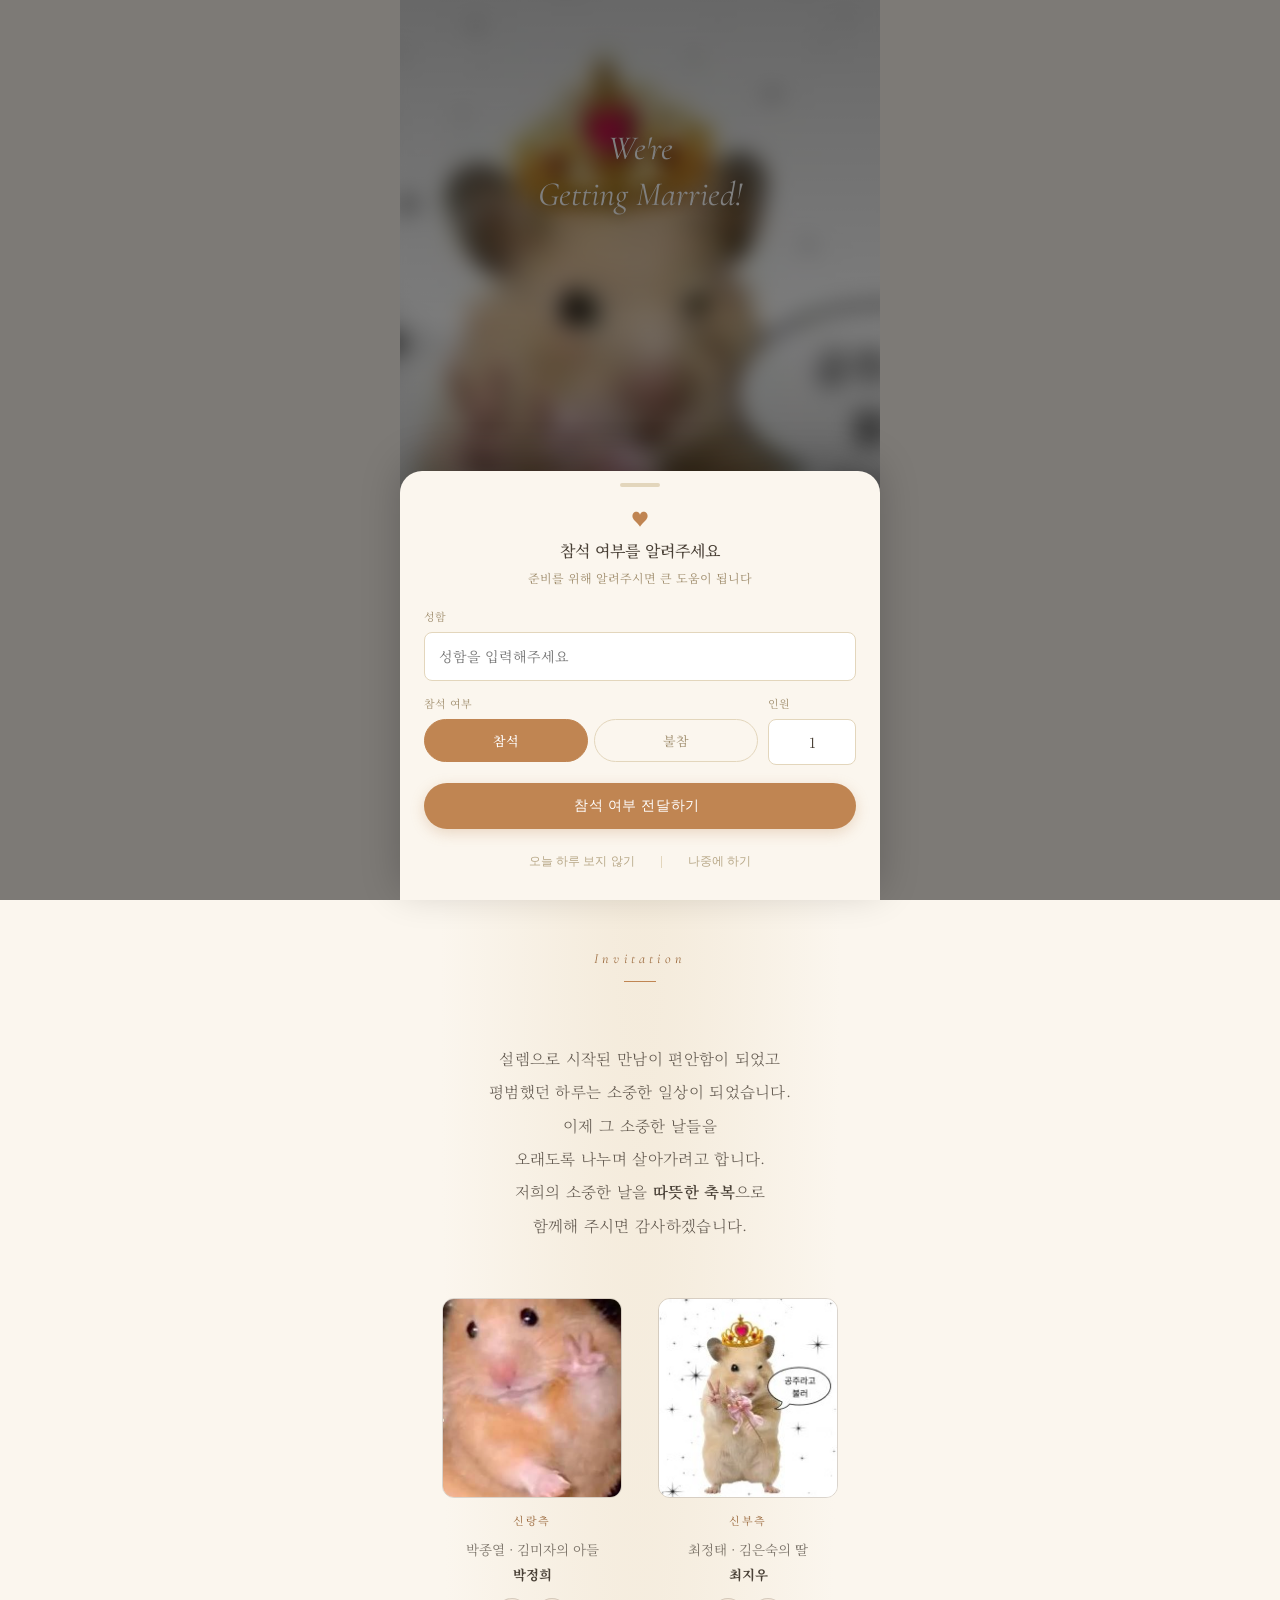
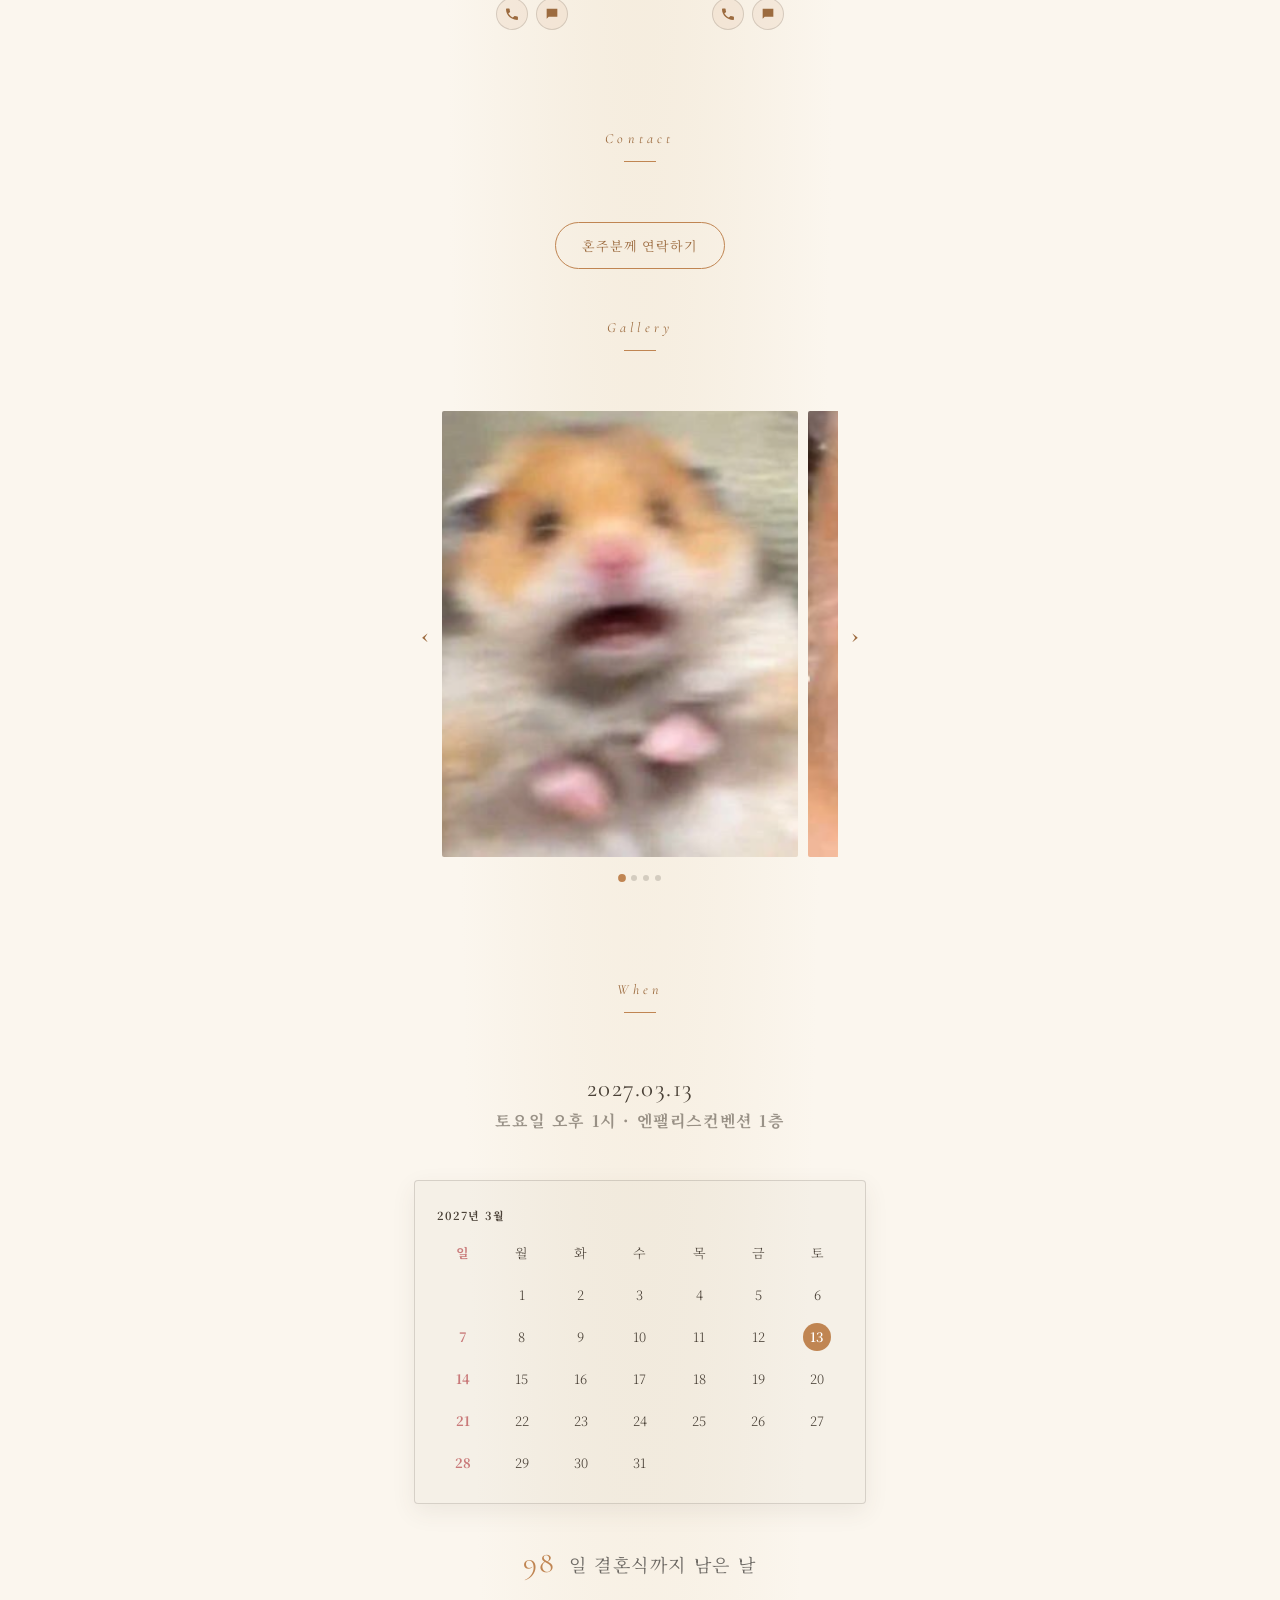
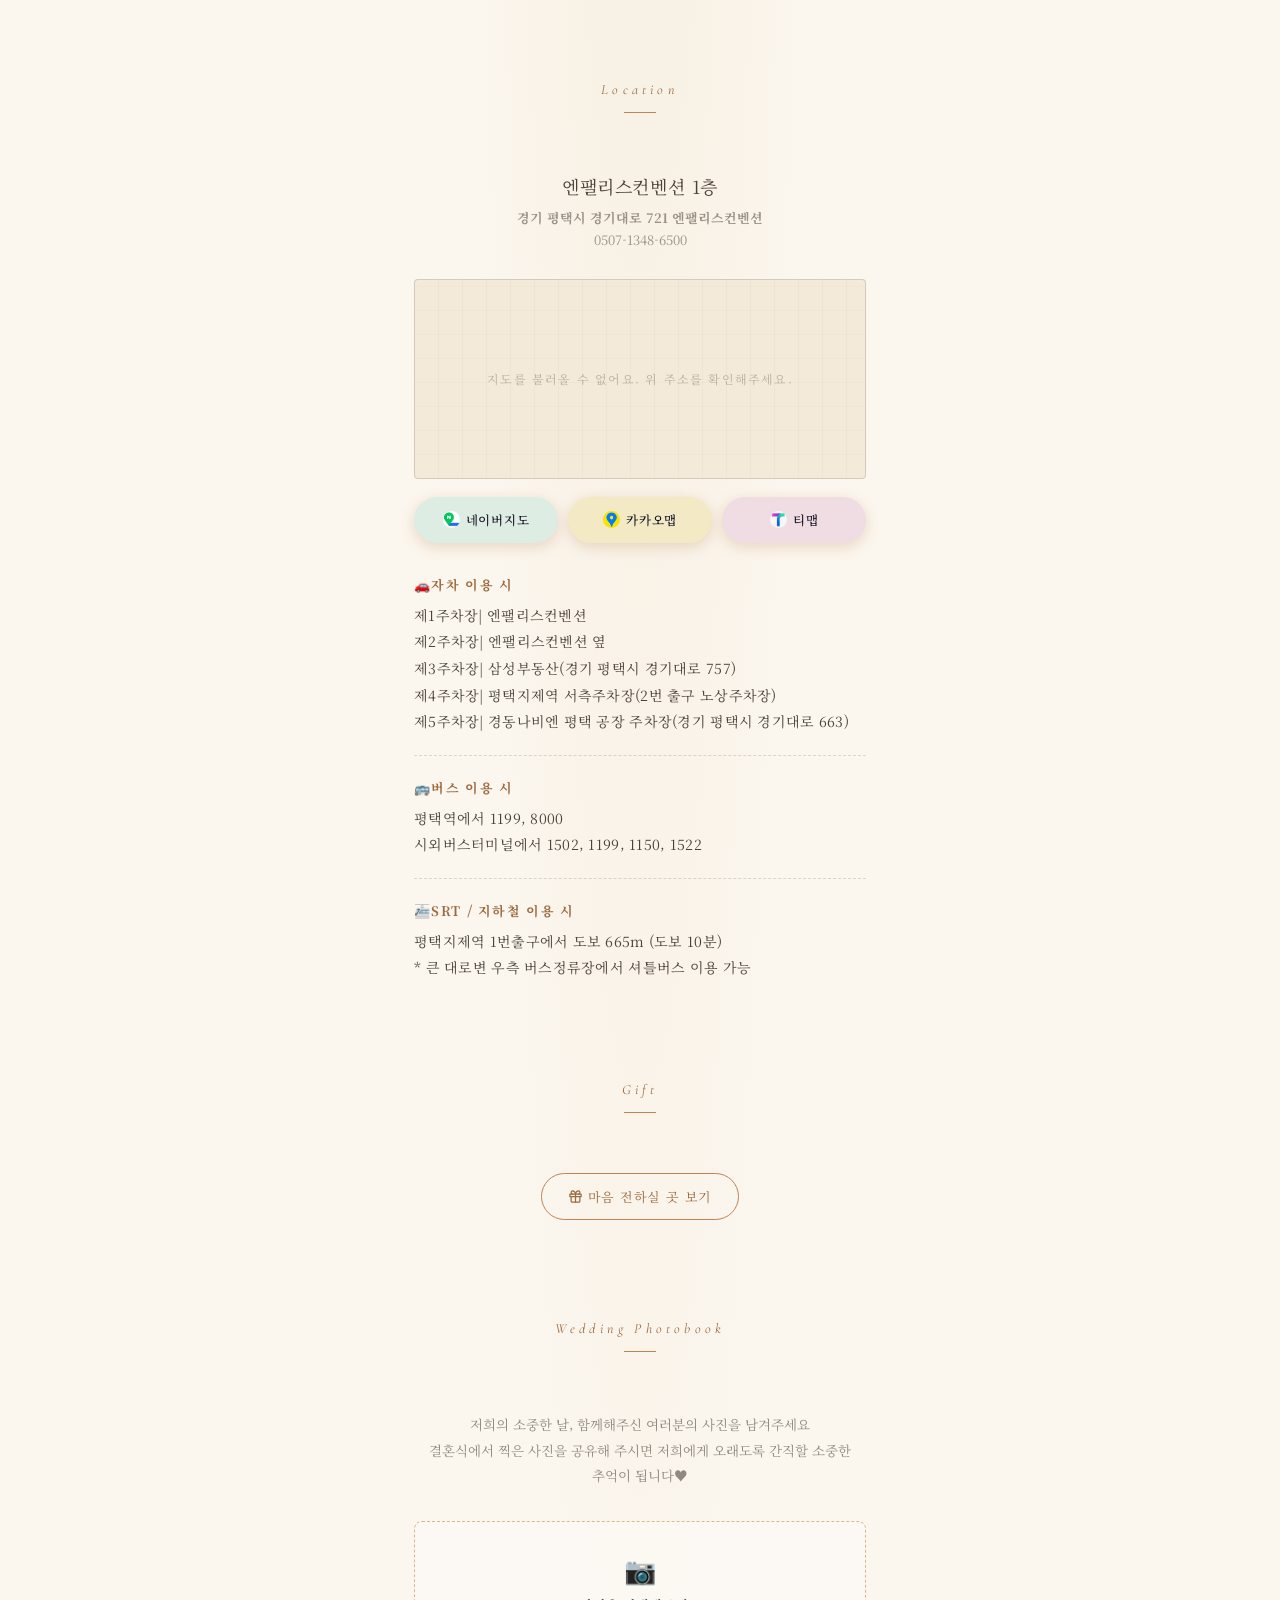
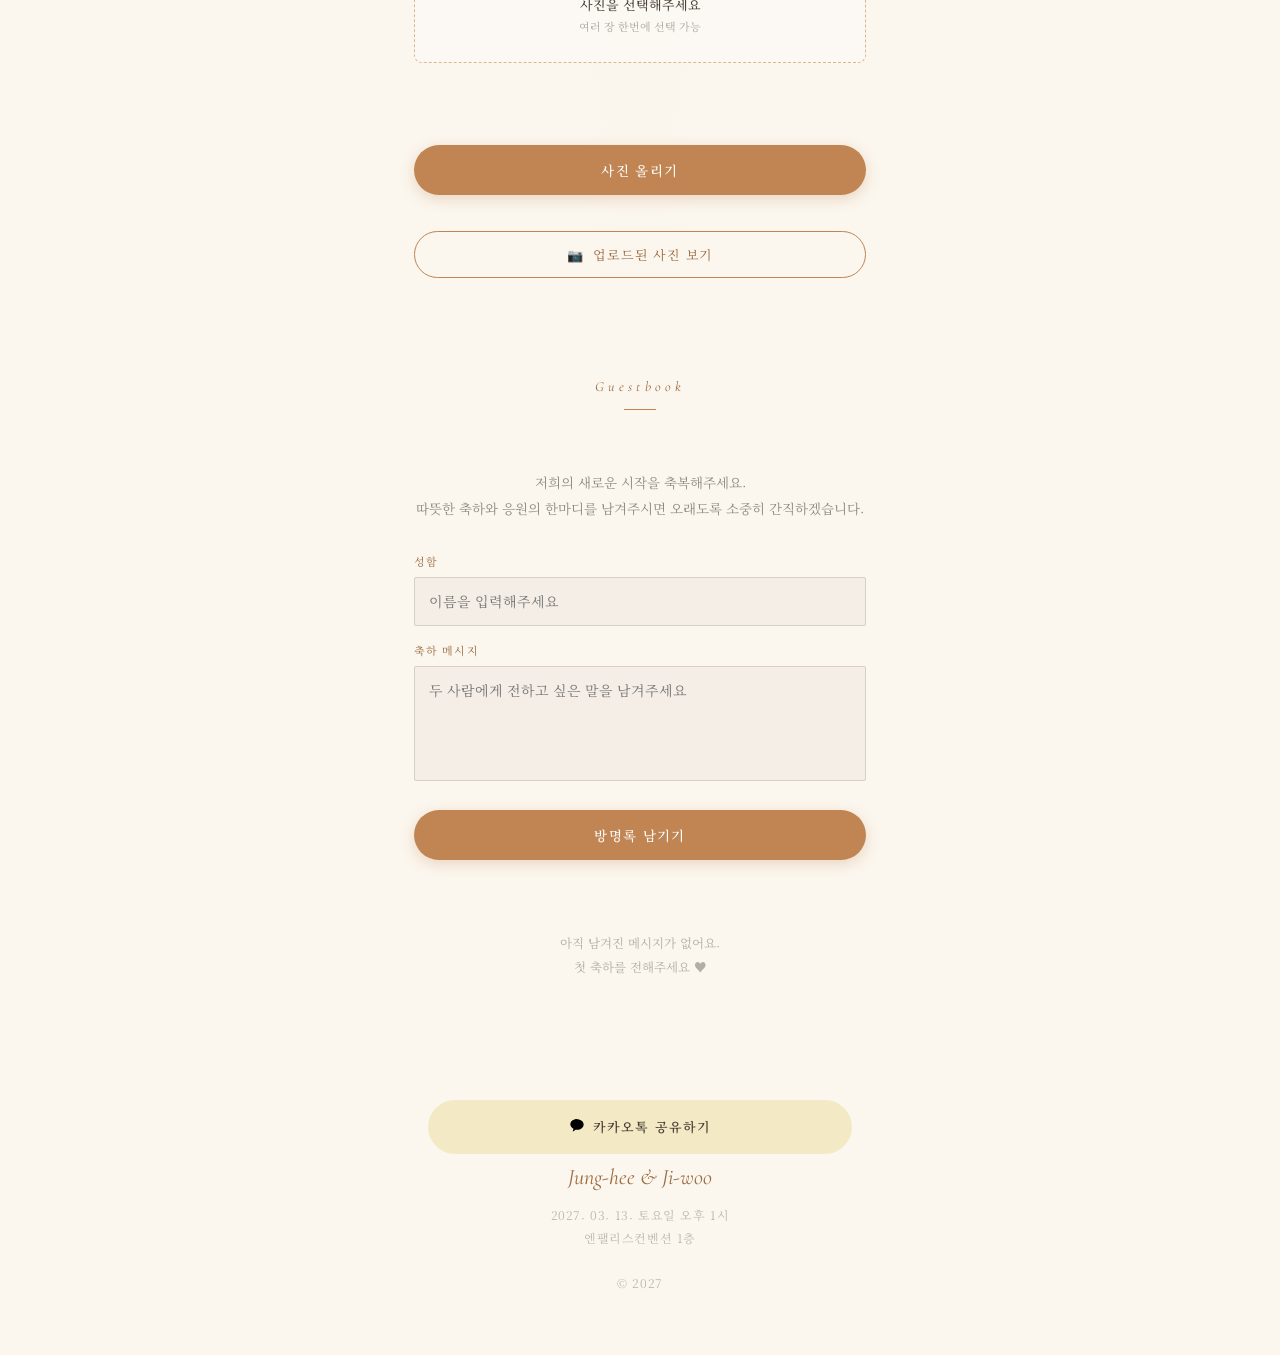
==== index.html @ 5c17e019 "89" ====
<!DOCTYPE html>
<html lang="ko">
<head>
<meta charset="UTF-8">
<meta name="viewport" content="width=device-width, initial-scale=1.0, maximum-scale=1.0, user-scalable=no">
<meta name="color-scheme" content="light only">
<meta name="theme-color" content="#fbf6ee">
<title>박정희 · 최지우 결혼합니다</title>
<link rel="preconnect" href="https://fonts.googleapis.com">
<link rel="preconnect" href="https://fonts.gstatic.com" crossorigin>
<link href="https://fonts.googleapis.com/css2?family=Cormorant+Garamond:ital,wght@0,400;0,500;1,400&family=Noto+Serif+KR:wght@300;400;500;600&display=swap" rel="stylesheet">
<link rel="stylesheet" href="style.css">
<meta property="og:title" content="박정희 · 최지우 결혼합니다">
<meta property="og:description" content="2027. 03. 13 토요일 오후 1시 엔팰리스컨벤션">
<meta property="og:image" content="https://ji0213.github.io/wedding_invitation/image/asd.png">
<meta property="og:url" content="https://ji0213.github.io/wedding_invitation/">
<meta property="og:type" content="website">
</head>
<body>
<div id="opening-screen">
  <div class="opening-content">
    <h1 id="typing-opening"></h1>
  </div>
</div>
<div id="rsvpPopup" class="rsvp-popup">
  <div class="rsvp-popup-inner">
    <div class="rsvp-sheet-handle"></div>
    <div class="rsvp-popup-icon">♥</div>
    <p class="rsvp-popup-title">참석 여부를 알려주세요</p>
    <p class="rsvp-popup-desc">준비를 위해 알려주시면 큰 도움이 됩니다</p>

    <form id="rsvpPopupForm" onsubmit="submitRSVP(event)">
      <div class="field">
        <label>성함</label>
        <input type="text" id="rsvpName" required placeholder="성함을 입력해주세요">
      </div>

      <div class="rsvp-row">
        <div class="field rsvp-row-attend">
          <label>참석 여부</label>
          <div class="attend-toggle">
            <input type="radio" name="attend" id="attendYes" value="참석" checked>
            <label for="attendYes">참석</label>
            <input type="radio" name="attend" id="attendNo" value="불참">
            <label for="attendNo">불참</label>
          </div>
        </div>
        <div class="field rsvp-row-count">
          <label>인원</label>
          <input type="number" id="rsvpCount" min="1" value="1">
        </div>
      </div>

      <button type="submit" class="rsvp-popup-btn" id="rsvpSubmitBtn">
        <span id="rsvpBtnText">참석 여부 전달하기</span>
        <span id="rsvpSpinner" class="btn-spinner" style="display: none;"></span>
      </button>
    </form>

    <div class="rsvp-popup-links">
      <button type="button" class="rsvp-popup-later" onclick="hideRsvpPopupToday()">오늘 하루 보지 않기</button>
      <span class="rsvp-popup-divider"></span>
      <button type="button" class="rsvp-popup-later" onclick="closeRsvpPopup()">나중에 하기</button>
    </div>
  </div>
</div>
<div id="main-content">
</div>

<div class="wrap">
  <div class="hero">
    <div class="hero-photo">
      <img src="image/asdf.jpg" alt="">
    </div>
    <div class="hero-overlay"></div>
    <div class="petals" aria-hidden="true">
      <span class="petal" style="left:4%; --size:8px; --dur:7.5s; --delay:0s; --sway:22px;"></span>
      <span class="petal" style="left:14%; --size:11px; --dur:9.2s; --delay:-2s; --sway:-30px;"></span>
      <span class="petal" style="left:23%; --size:7px; --dur:6.8s; --delay:-4s; --sway:18px;"></span>
      <span class="petal" style="left:33%; --size:10px; --dur:8.6s; --delay:-1.3s; --sway:-24px;"></span>
      <span class="petal" style="left:41%; --size:6px; --dur:7.1s; --delay:-5s; --sway:26px;"></span>
      <span class="petal" style="left:52%; --size:8px; --dur:9.8s; --delay:-0.6s; --sway:-16px;"></span>
      <span class="petal" style="left:61%; --size:15px; --dur:6.4s; --delay:-3s; --sway:20px;"></span>
      <span class="petal" style="left:69%; --size:7px; --dur:8.1s; --delay:-6s; --sway:-28px;"></span>
      <span class="petal" style="left:77%; --size:11px; --dur:7.7s; --delay:-2.8s; --sway:24px;"></span>
      <span class="petal" style="left:85%; --size:6px; --dur:9.4s; --delay:-4.5s; --sway:-18px;"></span>
      <span class="petal" style="left:91%; --size:9px; --dur:9.6s; --delay:-1.7s; --sway:16px;"></span>
      <span class="petal" style="left:8%; --size:8px; --dur:8.9s; --delay:-3.6s; --sway:-22px;"></span>
    </div>
    <div class="hero-eyebrow en">We're<br>Getting Married!</div>
    <div class="hero-bottom">
      <h1 class="hero-names en">박정희 <span class="amp">&amp;</span> 최지우</h1>
      <div class="hero-date">2027. 03. 13 토요일 오후 1시</div>
      <div class="hero-venue">엔팰리스컨벤션</div>
    </div>
    <div class="scroll-hint">
      <span>SCROLL</span>
      <span class="stem"></span>
    </div>
  </div>
  <section>
    <div class="kicker reveal">Invitation</div>
    <div class="divider reveal"></div>
    <p class="letter reveal">
        설렘으로 시작된 만남이 편안함이 되었고<br>
        평범했던 하루는 소중한 일상이 되었습니다.<br>
        이제 그 소중한 날들을<br>
        오래도록 나누며 살아가려고 합니다.<br>
        저희의 소중한 날을 <b>따뜻한 축복</b>으로<br>
        함께해 주시면 감사하겠습니다.
    </p>
    <div class="parents reveal">
      <div class="side">
        <img class = "side-photo" src="image/fgs.png" alt="">
        <div class="who">신랑측</div>
            박종열 · 김미자의 아들<br><b style="color:var(--ink)">박정희</b>
            <div class="groom-bride-btns">
            <a href="tel:01023736719" class="contact-btn" aria-label="전화"><svg viewBox="0 0 24 24"><path d="M6.6 10.8c1.4 2.8 3.8 5.1 6.6 6.6l2.2-2.2c.3-.3.7-.4 1-.2 1.1.4 2.3.6 3.5.6.6 0 1 .4 1 1V20c0 .6-.4 1-1 1C10.4 21 3 13.6 3 4.9c0-.6.4-1 1-1h3.5c.6 0 1 .4 1 1 0 1.2.2 2.4.6 3.5.1.4 0 .8-.2 1z"/></svg></a>
            <a href="sms:01023736719" class="contact-btn" aria-label="문자"><svg viewBox="0 0 24 24"><path d="M4 4h16v12H7l-3 3V4z"/></svg></a>
          </div>
      </div>
      <div class="side">
        <img class = "side-photo" src="image/asdf.jpg" alt="">
        <div class="who">신부측</div>
            최정태 · 김은숙의 딸<br><b style="color:var(--ink)">최지우</b>
            <div class="groom-bride-btns">
            <a href="tel:01039460229" class="contact-btn" aria-label="전화"><svg viewBox="0 0 24 24"><path d="M6.6 10.8c1.4 2.8 3.8 5.1 6.6 6.6l2.2-2.2c.3-.3.7-.4 1-.2 1.1.4 2.3.6 3.5.6.6 0 1 .4 1 1V20c0 .6-.4 1-1 1C10.4 21 3 13.6 3 4.9c0-.6.4-1 1-1h3.5c.6 0 1 .4 1 1 0 1.2.2 2.4.6 3.5.1.4 0 .8-.2 1z"/></svg></a>
            <a href="sms:01039460229" class="contact-btn" aria-label="문자"><svg viewBox="0 0 24 24"><path d="M4 4h16v12H7l-3 3V4z"/></svg></a>
          </div>
      </div>
    </div>
  </section>
  <section>
  <div class="kicker reveal">Contact</div>
  <div class="divider reveal"></div>
  <div class="gift-toggle reveal">
    <button class="gift-btn" onclick="toggleContact()">혼주분께 연락하기</button>
    <div class="gift-panel" id="contactPanel">
      <div class="acc-item">
        <div class="acc-who">신랑측</div>
        <div class="acc-num">
          <span>아버지 박종열</span>
          <div class="contact-btns">
            <a href="tel:01023576719" class="contact-btn" aria-label="전화"><svg viewBox="0 0 24 24"><path d="M6.6 10.8c1.4 2.8 3.8 5.1 6.6 6.6l2.2-2.2c.3-.3.7-.4 1-.2 1.1.4 2.3.6 3.5.6.6 0 1 .4 1 1V20c0 .6-.4 1-1 1C10.4 21 3 13.6 3 4.9c0-.6.4-1 1-1h3.5c.6 0 1 .4 1 1 0 1.2.2 2.4.6 3.5.1.4 0 .8-.2 1z"/></svg></a>
            <a href="sms:01023576719" class="contact-btn" aria-label="문자"><svg viewBox="0 0 24 24"><path d="M4 4h16v12H7l-3 3V4z"/></svg></a>
          </div>
        </div>
        <div class="acc-num">
          <span>어머니 김미자</span>
          <div class="contact-btns">
            <a href="tel:01023626719" class="contact-btn" aria-label="전화"><svg viewBox="0 0 24 24"><path d="M6.6 10.8c1.4 2.8 3.8 5.1 6.6 6.6l2.2-2.2c.3-.3.7-.4 1-.2 1.1.4 2.3.6 3.5.6.6 0 1 .4 1 1V20c0 .6-.4 1-1 1C10.4 21 3 13.6 3 4.9c0-.6.4-1 1-1h3.5c.6 0 1 .4 1 1 0 1.2.2 2.4.6 3.5.1.4 0 .8-.2 1z"/></svg></a>
            <a href="sms:01023626719" class="contact-btn" aria-label="문자"><svg viewBox="0 0 24 24"><path d="M4 4h16v12H7l-3 3V4z"/></svg></a>
          </div>
        </div>
      </div>
      <div class="acc-item">
        <div class="acc-who">신부측</div>
        <div class="acc-num">
          <span>아버지 최정태</span>
          <div class="contact-btns">
            <a href="tel:01083538206" class="contact-btn" aria-label="전화"><svg viewBox="0 0 24 24"><path d="M6.6 10.8c1.4 2.8 3.8 5.1 6.6 6.6l2.2-2.2c.3-.3.7-.4 1-.2 1.1.4 2.3.6 3.5.6.6 0 1 .4 1 1V20c0 .6-.4 1-1 1C10.4 21 3 13.6 3 4.9c0-.6.4-1 1-1h3.5c.6 0 1 .4 1 1 0 1.2.2 2.4.6 3.5.1.4 0 .8-.2 1z"/></svg></a>
            <a href="sms:01083538206" class="contact-btn" aria-label="문자"><svg viewBox="0 0 24 24"><path d="M4 4h16v12H7l-3 3V4z"/></svg></a>
          </div>
        </div>
        <div class="acc-num">
          <span>어머니 김은숙</span>
          <div class="contact-btns">
            <a href="tel:01080010877" class="contact-btn" aria-label="전화"><svg viewBox="0 0 24 24"><path d="M6.6 10.8c1.4 2.8 3.8 5.1 6.6 6.6l2.2-2.2c.3-.3.7-.4 1-.2 1.1.4 2.3.6 3.5.6.6 0 1 .4 1 1V20c0 .6-.4 1-1 1C10.4 21 3 13.6 3 4.9c0-.6.4-1 1-1h3.5c.6 0 1 .4 1 1 0 1.2.2 2.4.6 3.5.1.4 0 .8-.2 1z"/></svg></a>
            <a href="sms:01080010877" class="contact-btn" aria-label="문자"><svg viewBox="0 0 24 24"><path d="M4 4h16v12H7l-3 3V4z"/></svg></a>
          </div>
        </div>
      </div>
    </div>
  </div>
</section>
  <section style="padding-top:0;">
    <div class="kicker reveal">Gallery</div>
    <div class="divider reveal"></div>
    <div class="gallery-wrap reveal">
      <button class="gallery-arrow prev" id="galleryPrev" aria-label="이전 사진">‹</button>
      <div class="gallery-slider" id="gallerySlider">
        <div class="slide"><img src="image/asd.png" alt=""></div>
        <div class="slide"><img src="image/fgs.png" alt=""></div>
        <div class="slide"><img src="image/wer.png" alt=""></div>
        <div class="slide"><img src="image/asdf.jpg" alt=""></div>
      </div>
      <button class="gallery-arrow next" id="galleryNext" aria-label="다음 사진">›</button>
    </div>
    <div class="gallery-dots" id="galleryDots"></div>
  </section>
  <section>
    <div class="kicker reveal">When</div>
    <div class="divider reveal"></div>
    <div class="when-date reveal en">2027.03.13</div>
    <div class="when-day reveal"><b>토요일 오후 1시 · 엔팰리스컨벤션 1층</b></div>
    <div class="cal reveal">
      <div class="cal-head">
        <span>2027년 3월</span>
      </div>
      <div class="cal-grid">
          <span class="sun">일</span><span>월</span><span>화</span><span>수</span><span>목</span><span>금</span><span>토</span>
          <span></span><span>1</span><span>2</span><span>3</span><span>4</span><span>5</span><span>6</span>
          <span class="sun">7</span><span>8</span><span>9</span><span>10</span><span>11</span><span>12</span><span class="dday"><span>13</span></span>
          <span class="sun">14</span><span>15</span><span>16</span><span>17</span><span>18</span><span>19</span><span>20</span>
          <span class="sun">21</span><span>22</span><span>23</span><span>24</span><span>25</span><span>26</span><span>27</span>
          <span class="sun">28</span><span>29</span><span>30</span><span>31</span><span></span><span></span><span></span>
      </div>
    </div>
    <div class="countdown">
      <span id="d-day-before"></span>
      <span id="d-day-count" class="num">-</span>
      <span id="d-day-after">일 결혼식까지 남은 날</span>
    </div>





  </section>
  <section>
    <div class="kicker reveal">Location</div>
    <div class="divider reveal"></div>
    <div class="venue-name reveal">엔팰리스컨벤션 1층</div>
    <div class="venue-addr reveal"><b>경기 평택시 경기대로 721 엔팰리스컨벤션</b><br>0507-1348-6500</div>
    <div class="map-box reveal" id="kakaoMap">지도를 불러오는 중...</div>
    <div class="map-links reveal">
      <a href="https://naver.me/xKEqr11L" target="_blank" class="map-link naver">
        <img src="image/naver.jpg" alt="" class="map-icon">네이버지도</a>
      <a href="https://place.map.kakao.com/2077737631" target="_blank" class="map-link kakao">
        <img src="image/kakao.jpg" alt="" class="map-icon">카카오맵</a>
       <a href="https://tmap.life/b684249c" target="_blank" class="map-link tmap">
        <img src="image/Tmap.jpg" alt="" class="map-icon">티맵</a>
    </div>
    <div class="transit reveal">
      <div class="transit-group">
        <div class="transit-label">🚗자차 이용 시</div>
        <div class="transit-body">
          제1주차장| 엔팰리스컨벤션<br>
          제2주차장| 엔팰리스컨벤션 옆<br>
          제3주차장| 삼성부동산(경기 평택시 경기대로 757)<br>
          제4주차장| 평택지제역 서측주차장(2번 출구 노상주차장)<br>
          제5주차장| 경동나비엔 평택 공장 주차장(경기 평택시 경기대로 663)
        </div>
      </div>
      <div class="transit-group">
        <div class="transit-label">🚌버스 이용 시</div>
        <div class="transit-body">
          평택역에서 1199, 8000<br>
          시외버스터미널에서 1502, 1199, 1150, 1522
        </div>
      </div>
      <div class="transit-group">
        <div class="transit-label">🚈SRT / 지하철 이용 시</div>
        <div class="transit-body">
          평택지제역 1번출구에서 도보 665m (도보 10분)<br>
          * 큰 대로변 우측 버스정류장에서 셔틀버스 이용 가능
        </div>
      </div>
    </div>
  </section>
  <section>
    <div class="kicker reveal">Gift</div>
    <div class="divider reveal"></div>
    <div class="gift-toggle reveal">
      <button class="gift-btn" onclick="toggleGift()">
        <svg viewBox="0 0 24 24" width="15" height="15" fill="none" stroke="currentColor" stroke-width="2" stroke-linecap="round" stroke-linejoin="round">
          <rect x="3" y="8" width="18" height="4"></rect>
          <path d="M12 8v13"></path>
          <path d="M19 12v7a2 2 0 0 1-2 2H7a2 2 0 0 1-2-2v-7"></path>
          <path d="M7.5 8a2.5 2.5 0 0 1 0-5C11 3 12 8 12 8"></path>
          <path d="M16.5 8a2.5 2.5 0 0 0 0-5C13 3 12 8 12 8"></path>
        </svg>&nbsp;마음 전하실 곳 보기</button>
      <div class="gift-panel" id="giftPanel">
        <div class="acc-item">
          <div class="acc-who">신랑측</div>
          <div class="acc-num">
            <span>기업은행 118-052821-02-012 박종열</span>
            <button class="copy-btn" onclick="copyNum(this,'11805282102012')">복사</button>
          </div>
          <div class="acc-num">
            <span>기업은행 587-018437-01-019 김미자</span>
            <button class="copy-btn" onclick="copyNum(this,'58701843701019')">복사</button>
          </div>
          <div class="acc-num">
            <span>기업은행 118-152544-01-014 박정희</span>
            <button class="copy-btn" onclick="copyNum(this,'11815254401014')">복사</button>
          </div>
        </div>
        <div class="acc-item">
          <div class="acc-who">신부측</div>
          <div class="acc-num">
            <span>국민은행 595101-01-021503 최정태</span>
            <button class="copy-btn" onclick="copyNum(this,'59510101021503')">복사</button>
          </div>
          <div class="acc-num">
            <span>국민은행 111301-01-040261 김은숙</span>
            <button class="copy-btn" onclick="copyNum(this,'11130101040261')">복사</button>
          </div>
          <div class="acc-num">
            <span>국민은행 595102-01-157528 최지우</span>
            <button class="copy-btn" onclick="copyNum(this,'59510201157528')">복사</button>
          </div>
        </div>
      </div>
    </div>
  </section>
  <section>
  <div class="kicker reveal">Wedding Photobook</div>
  <div class="divider reveal"></div>
  <p class="rsvp-desc reveal">저희의 소중한 날, 함께해주신 여러분의 사진을 남겨주세요<br>
    결혼식에서 찍은 사진을 공유해 주시면 저희에게 오래도록 간직할 소중한<br>추억이 됩니다♥
  </p>

  <form id="photoUploadForm" class="rsvp-form" onsubmit="uploadPhotos(event)">

    <div class="photo-dropzone" id="photoDropzone" onclick="document.getElementById('photoFiles').click()">
      <div class="photo-dropzone-icon">📷</div>
      <p class="photo-dropzone-title">사진을 선택해주세요</p>
      <p class="photo-dropzone-sub">여러 장 한번에 선택 가능</p>
      <input type="file" id="photoFiles" accept="image/*" multiple style="display:none;" onchange="renderPhotoPreviews()">
    </div>

    <div class="photo-preview-list" id="photoPreviewList"></div>

    <div class="photo-progress-wrap" id="photoProgressWrap" style="display:none;">
      <div class="photo-progress-bar"><div class="photo-progress-fill" id="photoProgressFill"></div></div>
      <p class="photo-progress-text" id="photoProgressText"></p>
    </div>

    <button type="submit" class="rsvp-submit" id="photoUploadBtn">사진 올리기</button>
    <a href="photos.html" class="gift-btn" style="display:flex; justify-content:center; text-decoration:none; margin-top:20px;">
  📷&nbsp;&nbsp;업로드된 사진 보기
    </a>

  </form>
</section>

  
  <section>
    <div class="kicker reveal">Guestbook</div>
    <div class="divider reveal"></div>
    <p class="rsvp-desc reveal">저희의 새로운 시작을 축복해주세요.<br>따뜻한 축하와 응원의 한마디를 남겨주시면 오래도록 소중히 간직하겠습니다.</p>
    <form class="rsvp-form reveal" id="gbForm" onsubmit="submitGuestbook(event)">
      <div class="field">
        <label>성함</label>
        <input type="text" id="gbName" required placeholder="이름을 입력해주세요">
      </div>
      <div class="field">
        <label>축하 메시지</label>
        <textarea id="gbMessage" required placeholder="두 사람에게 전하고 싶은 말을 남겨주세요" rows="4"></textarea>
      </div>
      <button type="submit" class="rsvp-submit">방명록 남기기</button>
    </form>
    <div class="gb-list reveal" id="gbList"></div>
    <button class="gift-btn" id="gbMoreBtn" style="display: none; margin: 20px auto 0;" onclick="showMoreGuestbook()">더보기</button>
    <p class="gb-empty" id="gbEmpty">아직 남겨진 메시지가 없어요.<br>첫 축하를 전해주세요 ♥</p>
  </section>

  <footer>
    <button class="share-btn kakao" onclick="shareKakao()">
      <span class="kakao-icon">
        <svg viewBox="0 0 24 24" width="16" height="16" fill="#3c1e1e1">
          <path d="M12 3C6.48 3 2 6.58 2 11c0 2.86 1.9 5.36 4.76 6.8-.15.53-.96 3.38-.99 3.6 0 0-.02.16.08.22.1.06.22.02.22.02.29-.04 3.35-2.2 3.87-2.57.66.1 1.35.15 2.06.15 5.52 0 10-3.58 10-8s-4.48-8-10-8z"/>
        </svg>
      </span>카카오톡 공유하기</button>
    <div class="footer-mark en">Jung-hee &amp; Ji-woo</div>
    <div class="footer-note">
        2027. 03. 13. 토요일 오후 1시<br>
        엔팰리스컨벤션 1층<br><br>
        &copy; 2027
    </div>
  </footer>
</div>
<script>
  window.__GUESTBOOK_API_URL = 'https://script.google.com/macros/s/AKfycby1beDn5vTQ0fiydKPMQ534Rp4mTrJQYcNBj7MA48BGOhzmp4Y950NOMmecsOIqkoEP/exec';
  window.__RSVP_API_URL = 'https://script.google.com/macros/s/AKfycby1beDn5vTQ0fiydKPMQ534Rp4mTrJQYcNBj7MA48BGOhzmp4Y950NOMmecsOIqkoEP/exec';
  window.__PHOTO_API_URL = 'https://script.google.com/macros/s/AKfycby1beDn5vTQ0fiydKPMQ534Rp4mTrJQYcNBj7MA48BGOhzmp4Y950NOMmecsOIqkoEP/exec';
</script>
<script src="https://t1.kakaocdn.net/kakao_js_sdk/2.7.4/kakao.min.js"></script>
<script>
  window.__KAKAO_JS_KEY = '2fe07a242a9c0d0d443efabf6b81f72d';
  window.__VENUE_ADDRESS = '경기도 평택시 경기대로 721';
  window.__VENUE_NAME = '엔팰리스컨벤션';
</script>
<script>
  if(window.Kakao && !Kakao.isInitialized()){
    Kakao.init(window.__KAKAO_JS_KEY);
  }
</script>
<script
  src="https://dapi.kakao.com/v2/maps/sdk.js?appkey=2fe07a242a9c0d0d443efabf6b81f72d&autoload=false&libraries=services"
  onerror="console.warn('카카오맵 SDK 로드 실패')">
</script>
<script src="script.js"></script>
</body>
</html>
---- style.css ----
:root{
  --ink: #4a4137;
  --ink-soft: #6b6055;
  --paper: #ffffff;
  --apricot: #c08552;
  --apricot-soft: #9c6b3f;
  --line: rgba(74,65,55,0.18);
  --bg: #fbf6ee;
  --bg-deep: #f3e9d8;
  --card: rgba(255,255,255,0.55);
  --shadow: 0 8px 24px rgba(74,65,55,0.08);
  color-scheme: light;
}
html, body{
  overscroll-behavior-y: none;
}
*{ margin:0; padding:0; box-sizing:border-box; -webkit-tap-highlight-color:transparent; }
html,body{ background:var(--bg); }
body{
  font-family:'Noto Serif KR', serif;
  color:var(--ink);
  overflow-x:hidden;
}
#opening-screen {
   position: fixed;
  top: 0;
  left: 0;
  width: 100%;
  height: 100vh;
  background-color: rgba(17, 17, 17, 0.85); 
  backdrop-filter: blur(5px); 
  -webkit-backdrop-filter: blur(5px);

  display: flex;
  justify-content: center;
  align-items: center;
  text-align: center;
  z-index: 99999;
  transition: opacity 1s ease-in-out, visibility 1s;
}

#typing-opening {
  color: #ffffff;
  font-size: 22px;
  font-weight: 300;
  letter-spacing: 1px;
  white-space: nowrap;
  padding-right: 3px; 
  border-right: 2px solid #ffffff; 
  animation: blink 0.6s step-end infinite;
}


#typing-opening::after {
  display: none !important;
}

@keyframes blink {
  from, to { border-color: transparent }
  50% { border-color: #ffffff; }
}


#opening-screen.fade-out {
  opacity: 0;
  visibility: hidden;
}

.en{ font-family:'Cormorant Garamond', serif; }
.wrap{
  max-width:480px;
  margin:0 auto;
  position:relative;
  min-height:100vh;
  background:
    radial-gradient(ellipse at 50% 0%, var(--bg-deep) 0%, var(--bg) 60%);
}


.hero{
  height: var(--hero-vh,100vh);
  position:relative;
  overflow:hidden;
  text-align:center;
  opacity:0;
  animation:fadeIn 1.6s ease forwards;
}
@keyframes fadeIn{ to{ opacity:1; } }
.hero-photo{ position:absolute; inset:0; }
.hero-photo img{
  width:100%;
  height:100%;
  object-fit:cover;
  display:block;
  filter: blur(10px);
  transform: scale(1.08);
}
.hero-overlay{
  position:absolute; inset:0;
  background:linear-gradient(to bottom, rgba(0,0,0,0.18) 0%, rgba(0,0,0,0.02) 35%, rgba(0,0,0,0.6) 100%);
  z-index:1;
}
.petals{
  position:absolute;
  inset:0;
  overflow:hidden;
  z-index:1;
  pointer-events:none;
}
.petal{
  position:absolute;
  top:-8%;
  width:var(--size);
  height:var(--size);
  background:radial-gradient(circle at 30% 30%, #ffe3ea, #ffb6c9);
  border-radius:50% 0 50% 50%;
  opacity:0;
  animation:petalFall var(--dur) ease-in-out var(--delay) infinite;
}
@keyframes petalFall{
  0%{
    transform: translate(0,0) rotate(0deg);
    opacity: 0;
  }
  8%{opacity: 0.9;}
  25%{transform: translate(calc(var(--sway)*0.6),25vh)rotate(90deg);}
  50%{transform: translate(calc(var(--sway)*-0.8),50vh)rotate(180deg);}
  75%{transform: translate(calc(var(--sway)*0.5),75vh)rotate(270deg);}
  92%{opacity: 0.8;}
  100%{
    transform: translate(0,110vh) rotate(360deg);
    opacity: 0;
}
}
.hero-eyebrow{
  position:absolute;
  top:14%;
  left:0; right:0;
  font-family:'Cormorant Garamond', serif;
  font-style:italic;
  font-size:34px;
  line-height:1.35;
  color:#fff;
  text-shadow:0 2px 14px rgba(0,0,0,0.3);
  z-index:2;
  opacity:0;
  animation:rise 1s ease 0.4s forwards;
}
.hero-bottom{
  position:absolute;
  bottom:16%;
  left:0; right:0;
  z-index:2;
  opacity:0;
  animation:rise 1s ease 0.8s forwards;
}
.hero-names{
  font-family:'Cormorant Garamond', serif;
  font-size:26px;
  letter-spacing:0.03em;
  color:#fff;
  text-shadow:0 2px 10px rgba(0,0,0,0.35);
  margin-bottom:14px;
}
.hero-names .amp{ font-style:italic; margin:0 10px; color:#fff; }
.hero-date{
  font-size:14px;
  letter-spacing:0.15em;
  color:rgba(255,255,255,0.9);
  margin-bottom:6px;
}
.hero-venue{
  font-size:12px;
  letter-spacing:0.1em;
  color:rgba(255,255,255,0.7);
}
@keyframes rise{
  from{ opacity:0; transform:translateY(14px); }
  to{ opacity:1; transform:translateY(0); }
}
.scroll-hint{
  position:absolute;
  bottom:24px;
  left:50%;
  transform:translateX(-50%);
  font-size:11px;
  letter-spacing:0.2em;
  color:rgba(255,255,255,0.75);
  display:flex;
  flex-direction:column;
  align-items:center;
  gap:8px;
  z-index:2;
}
.scroll-hint .stem{
  width:1px;
  height:26px;
  background:linear-gradient(to bottom, rgba(255,255,255,0.75), transparent);
  animation:stemPulse 2s ease-in-out infinite;
}
@keyframes stemPulse{
  0%,100%{ opacity:0.3; }
  50%{ opacity:1; }
}

section{
  padding:50px 14px;
  position:relative;
}
.reveal{
  opacity:0;
  transform:translateY(24px);
  transition:opacity 0.9s ease, transform 0.9s ease;
}
.reveal.in{
  opacity:1;
  transform:translateY(0);
}
.kicker{
  font-family:'Cormorant Garamond', serif;
  font-style:italic;
  font-size:14px;
  letter-spacing:0.3em;
  color:var(--apricot-soft);
  text-align:center;
  margin-bottom:14px;
}
.divider{
  width:32px;
  height:1px;
  background:var(--apricot);
  margin:0 auto 60px;
  opacity:0.6;
}
.letter{
  text-align:center;
  font-size:15.5px;
  line-height:2.15;
  color:rgba(74,65,55,0.85);
  letter-spacing:0.02em;
  font-weight:300;
}
.letter b{ color:var(--ink); font-weight:600; }
.parents{
  margin-top:56px;
  display:flex;
  justify-content:center;
  gap:36px;
  font-size:13.5px;
  line-height:1.9;
  color:rgba(74,65,55,0.7);
}
.side-photo{
  width: 180px;
  height: 200px;
  border-radius: 12px;
  object-fit: cover;
  display: block;
  margin: 0 auto 12px;
  border: 1px solid var(--line);
}
.parents .side{ text-align:center; }
.parents .who{
  font-size:11px;
  letter-spacing:0.15em;
  color:var(--apricot-soft);
  margin-bottom:6px;
}
.groom-bride-btns{
  display:flex;
  gap: 8px;
  justify-content:center;
  margin-top: 10px;
}
.accordion-container {
  width: 100%;
  max-width: 400px;
  margin: 10px auto;
  padding: 0 20px;
  box-sizing: border-box;
}

.accordion-header {
  width: 100%;
  background-color: #fcfcfc;
  border: 1px solid #eaeaea;
  padding: 14px 18px;
  font-size: 14px;
  font-weight: 300;
  color: #555555;
  display: flex;
  justify-content: space-between;
  align-items: center;
  cursor: pointer;
  border-radius: 3px;
  letter-spacing: 0.5px;
  transition: background 0.2s ease;
}

.accordion-header:active {
  background-color: #f5f5f5;
}

.accordion-header .arrow-icon {
  font-size: 11px;
  color: #b2b2b2;
  transition: transform 0.3s ease;
}
.accordion-header.active .arrow-icon {
  transform: rotate(180deg);
}
.accordion-content {
  max-height: 0;
  overflow: hidden;
  transition: max-height 0.3s cubic-bezier(0.4, 0, 0.2, 1);
  background-color: #ffffff;
  border-left: 1px solid #eaeaea;
  border-right: 1px solid #eaeaea;
  border-bottom: 1px solid #eaeaea;
  border-bottom-left-radius: 3px;
  border-bottom-right-radius: 3px;
}

.accordion-inner {
  padding: 18px 20px 10px 20px;
}
.contact-btns{
  display:flex;
  gap:8px;
  flex-shrink:0;
  margin-left:10px;
}
.contact-btn{
  width:32px;
  height:32px;
  display:flex;
  align-items:center;
  justify-content:center;
  border-radius:50%;
  background: rgba(214,154,114,0.12);
  border:1px solid var(--line);
  color:var(--apricot-soft);
  text-decoration:none;
  transition: background 0.2s ease, color 0.2s ease;
}
.contact-btn:active{
  background: var(--apricot);
  color:#fff;
}
.contact-btn svg{
  width:16px;
  height:16px;
  fill:currentColor;
}

.contact-box {
  margin-bottom: 20px;
}
.contact-box:last-child {
  margin-bottom: 5px;
}
.side-title {
  font-size: 12px;
  font-weight: 300;
  color: #9a9a9a;
  margin-bottom: 10px;
  text-align: left;
  letter-spacing: 0.5px;
}

.contact-row {
  display: flex;
  justify-content: space-between;
  align-items: center;
  padding: 8px 0;
  border-bottom: 1px solid #f9f9f9;
}
.contact-row:last-child {
  border-bottom: none;
}

.relation-name {
  font-size: 14px;
  font-weight: 300;
  color: #666666;
}
.parent-name {
  font-weight: 400;
  color: #444444;
  margin-left: 6px;
}

.action-buttons {
  display: flex;
  gap: 5px;
}
.btn-action {
  display: inline-block;
  padding: 5px 12px;
  font-size: 12px;
  font-weight: 300;
  color: #666666;
  text-decoration: none;
  background-color: #ffffff;
  border: 1px solid #e2e2e2;
  border-radius: 2px;
  transition: all 0.2s ease;
}
.btn-action:active {
  background-color: #f7f7f7;
  border-color: #d5d5d5;
}

.gallery-wrap{
  display:flex;
  align-items:center;
  gap:6px;
}
.gallery-slider{
  flex:1;
  min-width:0;
  display:flex;
  overflow-x:auto;
  scroll-snap-type:x mandatory;
  gap:10px;
  -webkit-overflow-scrolling:touch;
  scrollbar-width:none;
  padding-bottom:2px;
}
.gallery-slider::-webkit-scrollbar{ display:none; }
.gallery-arrow{
  flex:0 0 auto;
  width:22px;
  border:none;
  background:none;
  box-shadow:none;
  color:var(--apricot-soft);
  font-family:'Cormorant Garamond', serif;
  font-size:26px;
  font-weight:600;
  line-height:1;
  display:flex;
  align-items:center;
  justify-content:center;
  cursor:pointer;
  padding:8px 0;
  transition:transform 0.2s ease, color 0.2s ease;
}
.gallery-arrow:active{
  color:var(--apricot);
  transform:scale(0.85);
}
.slide{
  flex:0 0 90%;
  scroll-snap-align:center;
  aspect-ratio:4/5;
  min-width:0;
  min-height:0;
  border-radius:2px;
  overflow:hidden;
  background:linear-gradient(155deg,#f0e4cf,#e8d8ba);
}
.slide img{
  width:100% !important;
  height:100% !important;
  min-width:0;
  min-height:0;
  object-fit:cover;
  display:block;
}
.gallery-dots{
  display:flex;
  justify-content:center;
  gap:6px;
  margin-top:16px;
}
.gallery-dots .dot{
  width:6px;
  height:6px;
  border-radius:50%;
  background:rgba(74,65,55,0.2);
  transition:background 0.25s ease, transform 0.25s ease;
}
.gallery-dots .dot.active{
  background:var(--apricot);
  transform:scale(1.3);
}
.lightbox{
  position: fixed;
  inset : 0;
  background: rgba(20,16,12,0.94);
  z-index: 1000;
  opacity: 0;
  visibility: hidden;
  transition: opacity 0.3s ease;
  display: flex;
  align-items: center;
}
.lightbox.open{
  opacity: 1;
  visibility: visible;
}
.lb-track{
  display: flex;
  width: 100%;
  height: 100%;
  will-change: transform;
  cursor: grab;
}
.lb-track.active{cursor: grabbing;}
.lb-slide{
  flex: 0 0 100%;
  width: 100%;
  height: 100%;
  display: flex;
  align-items: center;
  justify-content: center;
  padding: 24px;
}
.lb-slide img{
  max-width: 100%;
  max-height: 100%;
  width: auto;
  object-fit: contain;
  pointer-events: none;
  -webkit-user-select: none;
  user-select: none;
  border-radius: 2px;
}
.lb-close{
  position: absolute;
  top: 20px;
  right: 20px;
  width: 40px;
  height: 40px;
  border: none;
  background: rgba(255,255,255,0.1);
  color:#fff;
  font-size: 26px;
  line-height: 1;
  border-radius: 50%;
  display: flex;
  align-items: center;
  justify-content: center;
  cursor: pointer;
  z-index: 1001;
}
.lb-close:active{
  background: rgba(255,255,255,0.2);
}
.when-date{
  text-align:center;
  font-family:'Cormorant Garamond', serif;
  font-size:25px;
  letter-spacing:0.06em;
  color:var(--ink);
  margin-bottom:6px;
}
.when-day{
  text-align:center;
  font-size:16px;
  color:rgba(74,65,55,0.55);
  letter-spacing:0.1em;
  margin-bottom:48px;
}
.cal{
  background:rgba(74,65,55,0.03);
  border:1px solid var(--line);
  border-radius:4px;
  padding:26px 18px;
}
.cal-head{
  display:flex;
  justify-content:space-between;
  font-size:11px;
  font-weight: 700;
  color:var(--ink);
  letter-spacing:0.1em;
  padding:0 4px 16px;
}
.cal-grid{
  display:grid;
  grid-template-columns:repeat(7,1fr);
  row-gap:14px;
  text-align:center;
  font-size:13px;
  color:var(--ink);
  font-weight:300;
  justify-items: center;
}
.cal-grid>*{
  width: 100%;
  min-width: 0;
  display: flex;
  align-items: center;
  justify-content: center;
  height: 28px;
}
.cal-grid .sun{
  color:#c97a7a;
  font-weight: 700;
}
.cal-grid .dday{
  position:relative;
  color:var(--ink);
  font-weight:600;
}
.cal-grid .dday span{
  display:inline-flex;
  align-items:center;
  justify-content:center;
  width:28px; height:28px;
  background:var(--apricot);
  color:#fff;
  border-radius:50%;
}
.countdown{
  margin-top:40px;
  text-align:center;
  font-size:18px;
  letter-spacing:0.08em;
  color:rgba(17, 15, 13, 0.6);
}
.countdown .num{
  font-family:'Cormorant Garamond', serif;
  font-size:30px;
  color:var(--apricot);
  margin-right:6px;
}
.venue-name{
  text-align:center;
  font-size:18px;
  color:var(--ink);
  margin-bottom:8px;
  letter-spacing:0.03em;
}
.venue-addr{
  text-align:center;
  font-size:13px;
  color:rgba(74,65,55,0.55);
  margin-bottom:28px;
  line-height:1.7;
}
.map-box{
  height:200px;
  border-radius:4px;
  overflow: hidden;
  background:
    repeating-linear-gradient(0deg, transparent, transparent 23px, rgba(74,65,55,0.06) 24px),
    repeating-linear-gradient(90deg, transparent, transparent 23px, rgba(74,65,55,0.06) 24px),
    #f3ead9;
  border:1px solid var(--line);
  display:flex;
  align-items:center;
  justify-content:center;
  color:rgba(74,65,55,0.35);
  font-size:12px;
  letter-spacing:0.1em;
  margin-bottom:18px;
  position: relative;
}
.map-label{
  background: #fff;
  color: var(--ink);
  font-size: 13px;
  font-weight: 700;
  letter-spacing: 0.02em;
  padding: 4px 9px;
  border-radius: 14px;
  box-shadow: 0 2px 10px rgba(0,0,0,0.18);
  white-space: nowrap;
}
.map-links{
  display:flex;
  gap:10px;
}
.map-links a{
  flex:1;
  text-align:center;
  padding:14px 0;
  border:none;
  border-radius:30px;
  color:#100f1d;
  text-decoration:none;
  font-size:12.5px;
  letter-spacing:0.06em;
  font-weight: 5000;
  box-shadow: 0 4px 14px rgba(192,133,82,0.28);
  transition:border-color 0.2s ease, color 0.2s ease;
}
.map-links a:active{
  border-color: scale(0.96);
  color: 0 2px 9px rgba(192, 133, 82, 0.2);
}
.map-link{
  flex: 1;
  display: flex;
  align-items: center;
  justify-content: center;
  gap: 6px;
  padding: 12px 6px;
  white-space: nowrap;
  overflow: hidden;
  border: none;
  color: #fff;
  text-decoration: none;
  font-size: 11.5px;
  letter-spacing: 0.02em;
  font-weight: 500;
  box-shadow: 0 4px 14px rgba(0,0,0,0.12);
  transition: transform 0.15s ease, box-shadow 1.15s ease;
}
.map-link:active{
  transform: scale(0.96);
}
.map-link.naver{background: #DDEDE4;}
.map-link.kakao{background: #F3EAC5;}
.map-link.tmap{background: #F0DDE3;}
.map-icon{
  width: 17px;
  height: 17px;
  border-radius: 50%;
  object-fit: cover;
  flex-shrink: 0;
}

.transit{
  margin-top:32px;
  display: flex;
  flex-direction: column;
  gap: 22px;
}
.transit-group{
  padding-bottom: 20px;
  border-bottom: 1px dashed var(--line);
}
.transit-group:last-child{
  border-bottom: none;
  padding-bottom: 0;
}
.transit-label{
  font-size: 13px;
  letter-spacing: 0.1em;
  color: var(--apricot-soft);
  font-weight: 700;
  margin-bottom: 8px;
}
.transit-body{
  font-size: 14px;
  line-height: 1.9;
  color: var(--ink);
  letter-spacing: 0.02em;
}
.transit-note{
  display: inline-block;
  margin-top: 4px;
  font-size: 11.5px;
  color: rgba(74, 65, 55, 0.4);
}
.gift-toggle{
  text-align:center;
}
.gift-btn{
  display:inline-flex;
  background:none;
  align-items: center;
  border:1px solid var(--apricot);
  color:var(--apricot-soft);
  padding:13px 26px;
  font-size:13px;
  letter-spacing:0.06em;
  border-radius:30px;
  font-family:'Noto Serif KR', serif;
  cursor:pointer;
}
.gift-panel{
  max-height:0;
  overflow:hidden;
  transition:max-height 0.4s ease, margin-top 0.4s ease;
}
.gift-panel.open{ max-height:420px; margin-top:24px; }
.acc-item{
  background: rgb(255, 255, 255, 0.6);
  border: none;
  border-left: 3px solid var(--apricot);
  border-radius: 2px;
  padding:16px 18px;
  font-size:13px;
  margin-bottom: 10px;
}
.acc-item:last-child{ margin-bottom: 0; }
.acc-item, .gb-card, .cal{
  box-shadow: var(--shadow);
}
.acc-who{
  color:var(--apricot-soft);
  font-size:12px;
  font-weight: 600;
  letter-spacing:0.08em;
  margin-bottom:4px;
}
.acc-num{
  display:flex;
  justify-content:space-between;
  align-items:center;
  color:var(--ink);
  font-size: 14px;
  font-weight: 500;
}
.acc-num + .acc-num{
    margin-top: 12px;
    padding-top: 12px;
    border-top: 1px dashed var(--line);
}
.copy-btn{
  background: rgba(214,154,114,0.12);
  border:1px solid var(--line);
  color:var(--apricot-soft);
  font-size:12px;
  letter-spacing:0.05em;
  cursor:pointer;
  padding:6px 12px;
  border-radius: 20px;
  flex-shrink: 0;
  margin-left: 10px;
  transition: background 0.2s ease, color 0.2s ease;
}
.copy-btn:active{
  background: var(--apricot);
  color: #fff;
}
.copy-btn.copied{
  background: var(--apricot);
  color:#fff;
  border-color: var(--apricot);
}
.rsvp-desc{
  text-align:center;
  font-size:13.5px;
  color:rgba(74,65,55,0.6);
  line-height:1.9;
  margin-bottom:32px;
}
.rsvp-form{
  display:flex;
  flex-direction:column;
  gap:16px;
}
.field label{
  display:block;
  font-size:11px;
  letter-spacing:0.1em;
  color:var(--apricot-soft);
  margin-bottom:8px;
}
.field input, .field select, .field textarea{
  width:100%;
  background:rgba(74,65,55,0.04);
  border:1px solid var(--line);
  border-radius:2px;
  padding:12px 14px;
  color:var(--ink);
  font-size:14px;
  font-family:'Noto Serif KR', serif;
  resize:none;
  line-height:1.6;
}
.field select{ appearance:none; }
.rsvp-submit{
  margin-top:8px;
  background:var(--apricot);
  color:#fff;
  border:none;
  padding:15px;
  font-size:13.5px;
  letter-spacing:0.1em;
  border-radius:30px;
  font-family:'Noto Serif KR', serif;
  font-weight:500;
  cursor:pointer;
  box-shadow: 0px 4px 14px rgba(192,133,82, 0.28);
}
.rsvp-submit:active{ opacity:0.85; }
.gb-list{
  margin-top:36px;
  display:flex;
  flex-direction:column;
  gap:12px;
}
.gb-card{
  background:rgba(255,255,255,0.6);
  border:1px solid var(--line);
  border-radius:4px;
  padding:18px 20px;
  animation:cardIn 0.5s ease;
}
@keyframes cardIn{
  from{ opacity:0; transform:translateY(8px); }
  to{ opacity:1; transform:translateY(0); }
}
.gb-card-head{
  display:flex;
  justify-content:space-between;
  align-items:baseline;
  margin-bottom:8px;
}
.gb-card-name{
  font-size:13.5px;
  color:var(--ink);
  font-weight:600;
  letter-spacing:0.02em;
}
.gb-card-time{
  font-size:10.5px;
  color:rgba(74,65,55,0.4);
  letter-spacing:0.04em;
}
.gb-card-msg{
  font-size:13px;
  line-height:1.8;
  color:rgba(74,65,55,0.8);
  white-space:pre-wrap;
  word-break:break-word;
}
.gb-empty{
  margin-top:36px;
  text-align:center;
  font-size:12.5px;
  line-height:1.9;
  color:rgba(74,65,55,0.4);
}
footer{
  text-align:center;
  padding:70px 28px 60px;
}
.footer-mark{
  font-family:'Cormorant Garamond', serif;
  font-style:italic;
  font-size:22px;
  color:var(--apricot-soft);
  margin-bottom:14px;
}
.footer-note{
  font-size:12px;
  color:rgba(74,65,55,0.35);
  letter-spacing:0.05em;
  line-height:1.9;
}
.share-btn.kakao{
  display:flex;
  align-items: center;
  justify-content: center;
  gap: 8px;
  width: 100%;
  margin:0 auto 10px;
  background: #F3EAC5;
  color:var(--ink);
  border: none;
  padding: 17px 26px;
  font-size: 13px;
  letter-spacing: 0.08em;
  border-radius: 30px;
  font-family: 'Noto Serif KR',serif;
  font-weight: 600;
  cursor: pointer;
}
#gbMoreBtn{
  display: block;
}
.ning-screen{
  position: fixed;
  inset: 0;
  z-index: 100;
  background: #fbf6ee;
  display: flex;
  align-items: center;
  justify-content: center;
  transition: opacity 0.6s ease, visibility 0.6s ease;
}
.opening-screen.hide{
  opacity: 0;
  visibility: hidden;
  pointer-events: none;
}
.opening-inner{
  text-align: center;
}

.rsvp-popup{
  position: fixed;
  top: 0;
  left: 0;
  right: 0;
  width: 100%;
  height: var(--hero-vh,100vh);
  z-index: 200;
  background: rgba(0, 0, 0, 0.5);
  display: flex;
  align-items: flex-end;
  justify-content: center;
  opacity: 0;
  visibility: hidden;
  pointer-events: none;
  transition: opacity 0.3s ease, visibility 0.3s ease;
}
.rsvp-popup.show{
  opacity: 1;
  visibility: visible;
  pointer-events: auto;
}
.rsvp-popup-inner{
  position: relative;
  background: #fbf6ee;
  width: 100%;
  max-width: 480px;
  border-radius: 22px 22px 0 0;
  box-shadow: 0 -10px 40px rgba(0,0,0,0.2);
  padding: 12px 24px 24px;
  text-align: center;
  transform: translateY(100%);
  transition: transform 0.4s cubic-bezier(0.22, 1, 0.36, 1);
  touch-action: pan-y;
  will-change: transform;
}
.rsvp-popup.show .rsvp-popup-inner{
  transform: translateY(0);
}
.rsvp-sheet-handle{
  width: 40px;
  height: 4px;
  background: #e3d6bc;
  border-radius: 2px;
  margin: 0 auto 18px;
}
.rsvp-popup-icon{
  font-size: 18px;
  color: var(--apricot);
  margin-bottom: 8px;
}
.rsvp-popup-title{
  font-family: 'Noto Serif KR', serif;
  font-size: 16px;
  color: var(--ink);
  font-weight: 500;
  margin-bottom: 6px;
}
.rsvp-popup-desc{
  font-size: 12px;
  color: #a08e6e;
  line-height: 1.7;
  margin-bottom: 20px;
}
#rsvpPopupForm .field{
  text-align: left;
  margin-bottom: 14px;
}
#rsvpPopupForm label{
  font-size: 11px;
  color: #a08e6e;
  display: block;
  margin-bottom: 8px;
  letter-spacing: 0.03em;
}
#rsvpPopupForm input[type="text"],
#rsvpPopupForm input[type="number"]{
  width: 100%;
  box-sizing: border-box;
  background: #fff;
  padding: 12px 14px;
  border: 1px solid #e3d6bc;
  border-radius: 8px;
  font-size: 14px;
  color: var(--ink);
}
#rsvpPopupForm input[type="number"]{
  text-align: center;
  -moz-appearance: textfield;
}
#rsvpPopupForm input[type="number"]::-webkit-outer-spin-button,
#rsvpPopupForm input[type="number"]::-webkit-inner-spin-button{
  -webkit-appearance: none;
  margin: 0;
}

.rsvp-row{
  display: flex;
  gap: 10px;
}
.rsvp-row-attend{ flex: 1; }
.rsvp-row-count{ width: 88px; }
#rsvpPopupForm .rsvp-row-count input{
  padding: 11px 0;
}
.attend-toggle{
  display: flex;
  gap: 6px;
}
.attend-toggle input[type="radio"]{
  display: none;
}
#rsvpPopupForm .attend-toggle label{
  flex: 1;
  text-align: center;
  padding: 11px 0;
  border: 1px solid #e3d6bc;
  border-radius: 999px;
  font-size: 13px;
  color: #a08e6e;
  margin: 0;
  cursor: pointer;
  white-space: nowrap;
  transition: background 0.2s ease, color 0.2s ease, border-color 0.2s ease;
}
#rsvpPopupForm .attend-toggle input[type="radio"]:checked + label{
  background: var(--apricot);
  border-color: var(--apricot);
  color: #fff;
  font-weight: 500;
}
.rsvp-popup-btn{
  width: 100%;
  background: var(--apricot);
  color: #fff;
  border: none;
  border-radius: 30px;
  padding: 14px 0;
  font-size: 13.5px;
  letter-spacing: 0.05em;
  margin-top: 4px;
  margin-bottom: 18px;
  box-shadow: 0 4px 14px rgba(192,133,82,0.28);
  cursor: pointer;
  position: relative;
  display: flex;
  align-items: center;
  justify-content: center;
}
.btn-spinner{
  width: 16px;
  height: 16px;
  border: 2px solid rgba(255,255,255,0.4);
  border-top-color: #fff;
  border-radius: 50%;
  animation: spin 0.7s linear infinite;
}
@keyframes spin{
  to{ transform: rotate(360deg); }
}
#rsvpBtnText{
  margin-right: 8px;
}

.rsvp-popup-links{
  display: flex;
  align-items: center;
  justify-content: center;
  gap: 22px;
}
.rsvp-popup-later{
  background: none;
  border: none;
  color: #b8a888;
  font-size: 12px;
  padding: 6px 4px;
  cursor: pointer;
}
.rsvp-popup-divider{
  width: 1px;
  height: 12px;
  background: #e3d6bc;
}

.btn-spinner{
  width: 16px;
  height: 16px;
  border: 2px solid rgba(225, 225, 225, 0.4);
  border-top-color: #fff;
  border-radius: 50%;
  animation: spin 0.7s linear infinite;
}
.photo-dropzone{
  border: 1.5px dashed #d6b98f;
  border-radius: 8px;
  padding: 28px 16px;
  text-align: center;
  background: rgba(255,255,255,0.4);
  margin-bottom: 16px;
  cursor: pointer;
}
.photo-dropzone-icon{
  font-size: 26px;
  color: var(--apricot);
  margin-bottom: 8px;
}
.photo-dropzone-title{
  font-size: 13px;
  color: var(--ink);
  margin: 0 0 4px;
  font-weight: 500;
}
.photo-dropzone-sub{
  font-size: 11px;
  color: rgba(74,65,55,0.45);
  margin: 0;
}

.photo-preview-list{
  display: flex;
  gap: 8px;
  margin-bottom: 20px;
  overflow-x: auto;
  padding-top: 6px;
}
.photo-preview-item{
  position: relative;
  flex-shrink: 0;
  width: 64px;
  height: 64px;
}
.photo-preview-item img{
  width: 100%;
  height: 100%;
  object-fit: cover;
  border-radius: 6px;
  border: 1px solid var(--line);
  display: block;
}
.photo-preview-remove{
  position: absolute;
  top: -6px;
  right: -6px;
  width: 18px;
  height: 18px;
  border-radius: 50%;
  background: var(--ink);
  color: #fff;
  font-size: 11px;
  border: none;
  display: flex;
  align-items: center;
  justify-content: center;
  cursor: pointer;
  padding: 0;
}

.photo-progress-wrap{
  margin-bottom: 20px;
}
.photo-progress-bar{
  height: 6px;
  background: rgba(74,65,55,0.1);
  border-radius: 3px;
  overflow: hidden;
  margin-bottom: 6px;
}
.photo-progress-fill{
  height: 100%;
  width: 0%;
  background: var(--apricot);
  border-radius: 3px;
  transition: width 0.3s ease;
}
.photo-progress-text{
  text-align: center;
  font-size: 11px;
  color: var(--apricot-soft);
  margin: 0;
}
#rsvpBtnText{
  margin-right: 6px;
}
.photo-gallery-grid{
  display: grid;
  grid-template-columns: repeat(4,1fr);
  gap:6px;
  margin: 24px 0;
}
.photo-gallery-grid img{
  width: 100%;
  aspect-ratio: 1/1;
  object-fit: cover;
  border-radius: 4px;
  cursor: pointer;
}
body.scroll-locked{
  touch-action: none;
  overflow: hidden;
}
@keyframes spin{
  to {transform: rotate(360deg);}
}
::selection{ background:var(--apricot); color:var(--ink); }
@media (prefers-reduced-motion: reduce){
  *{ animation-duration:0.01ms !important; transition-duration:0.01ms !important; }
}
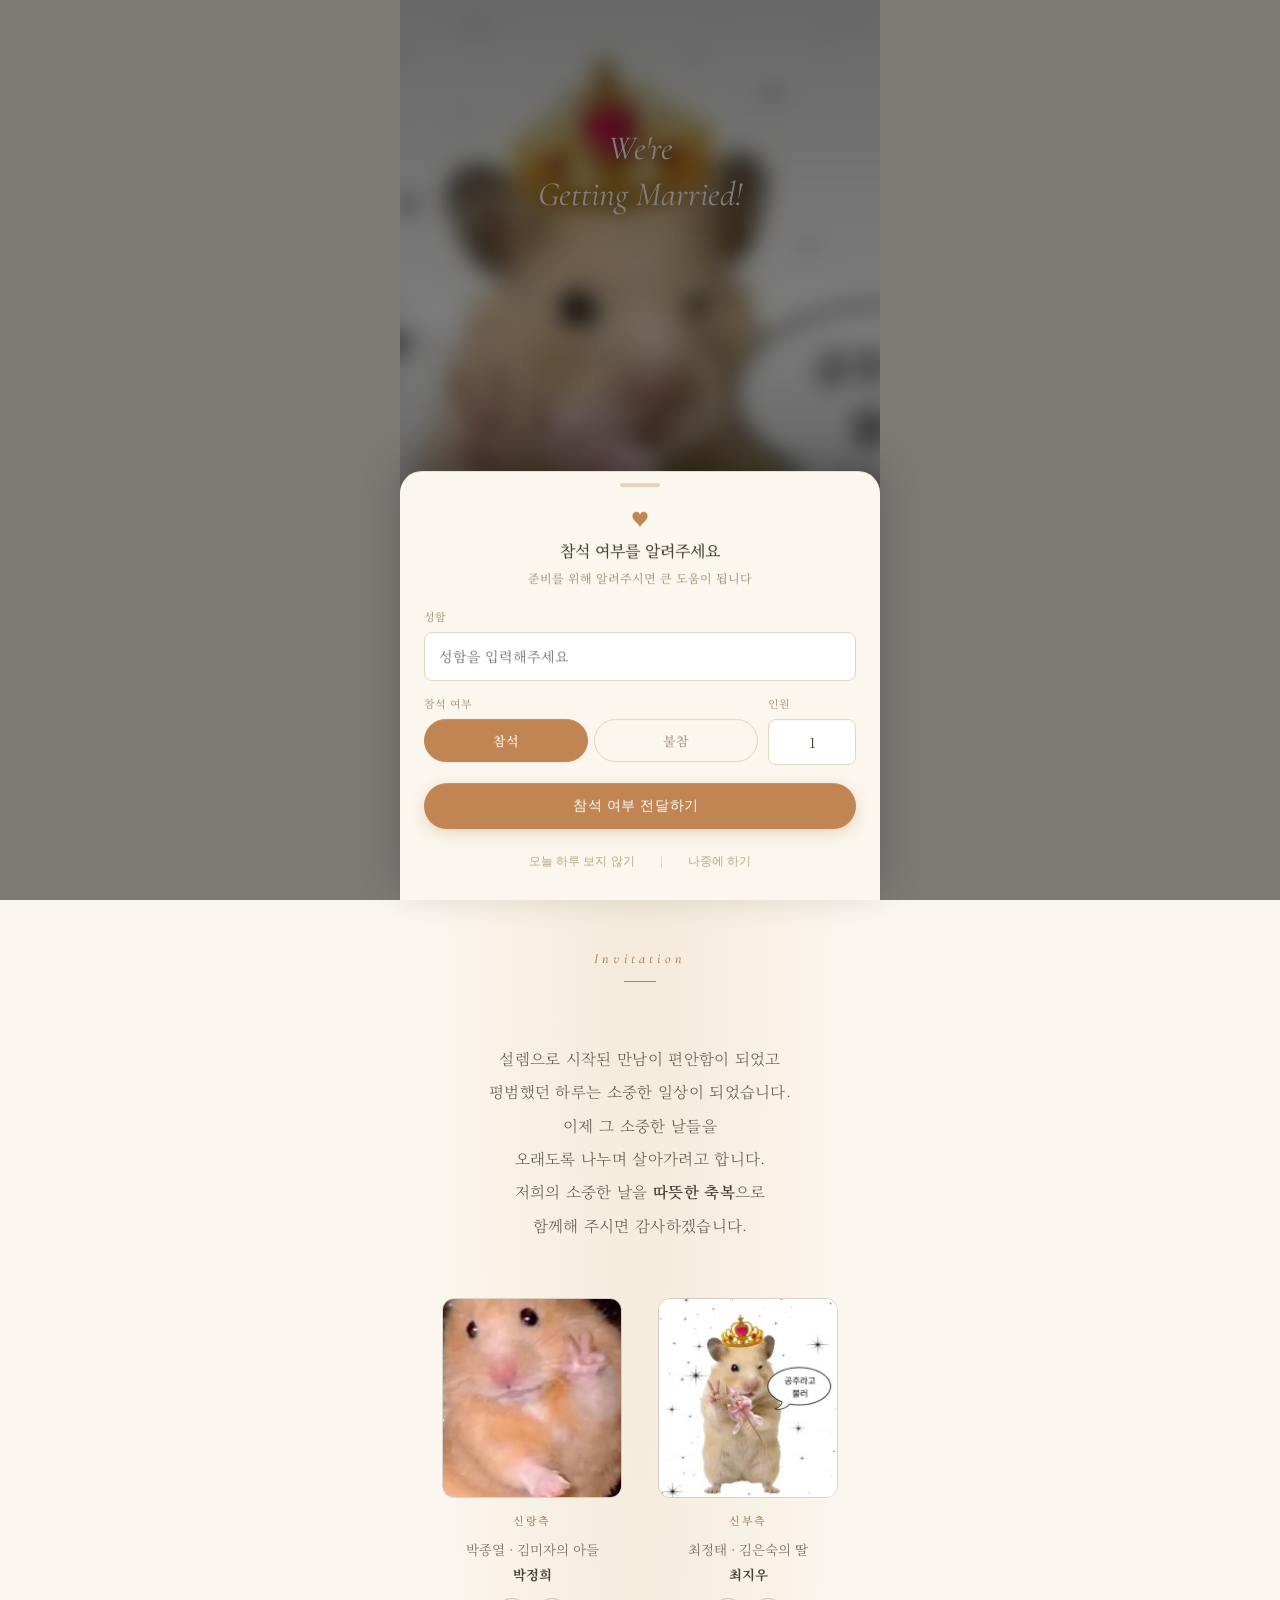
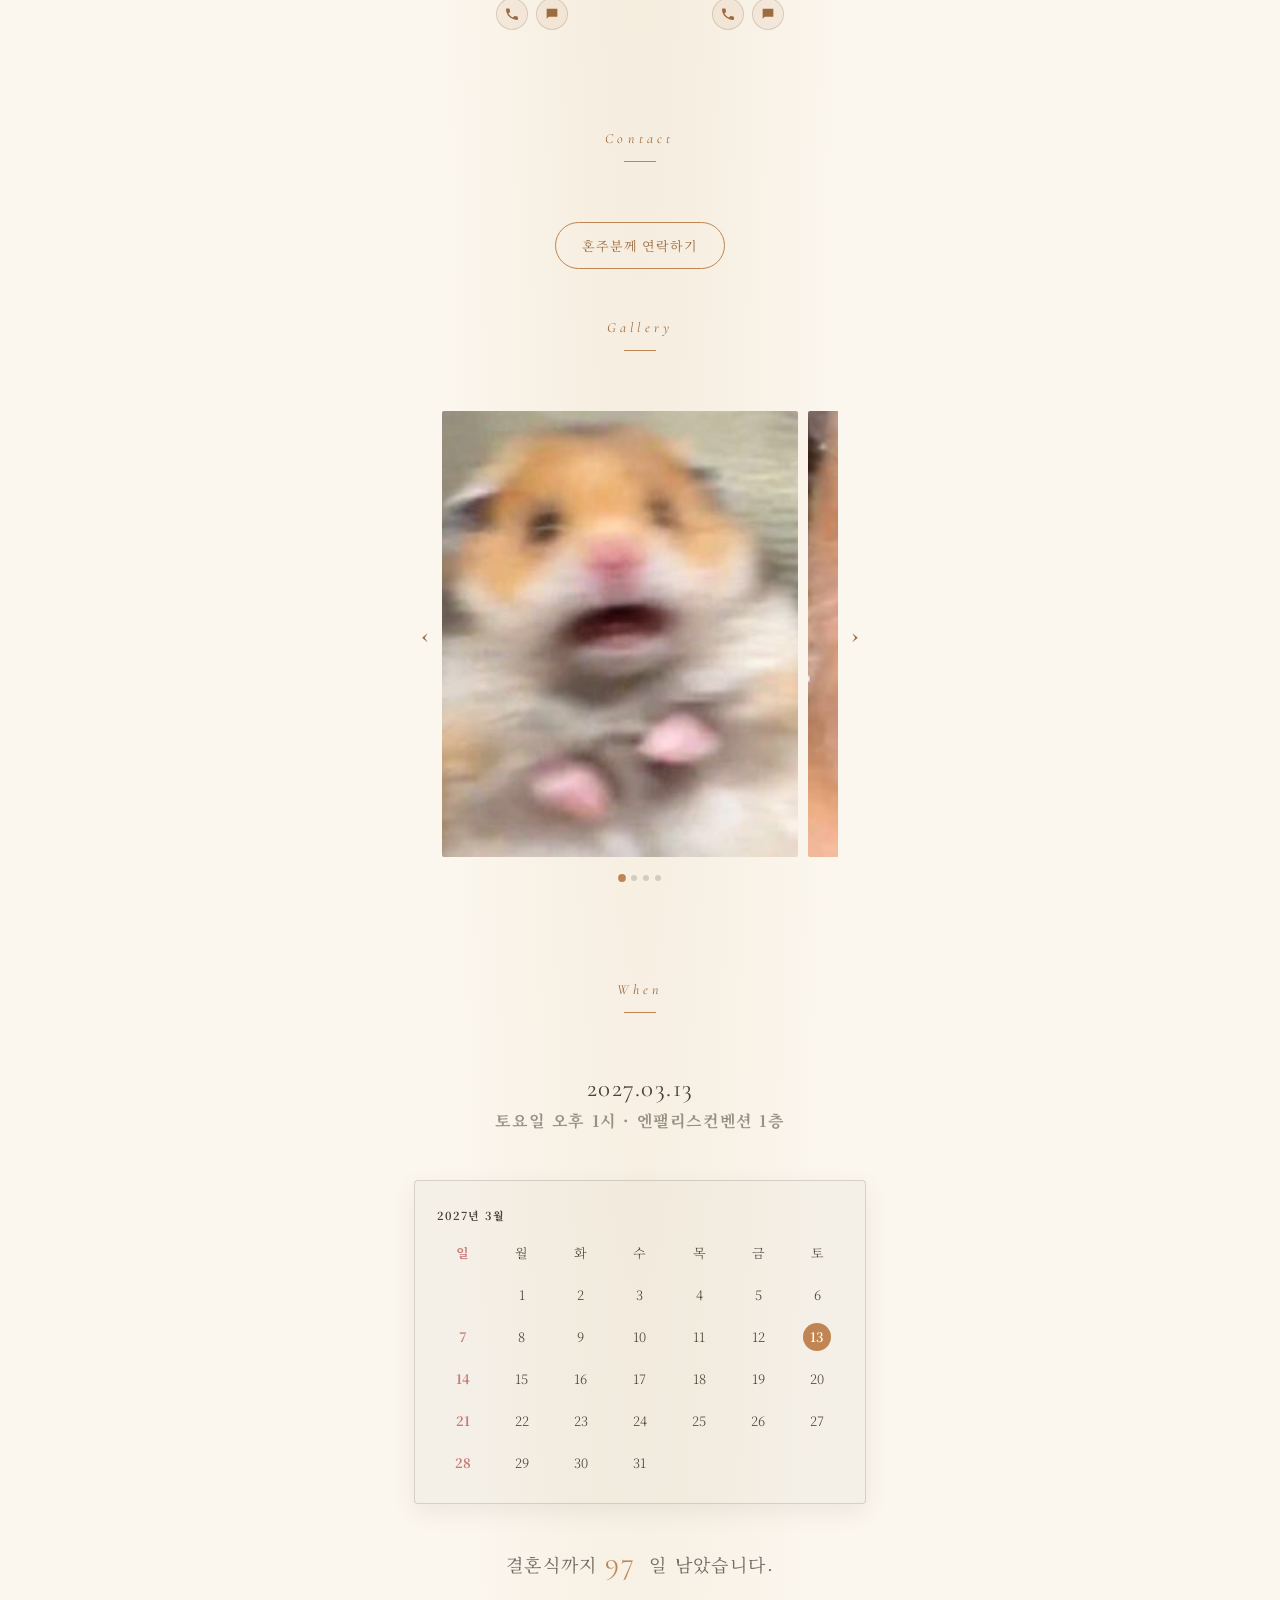
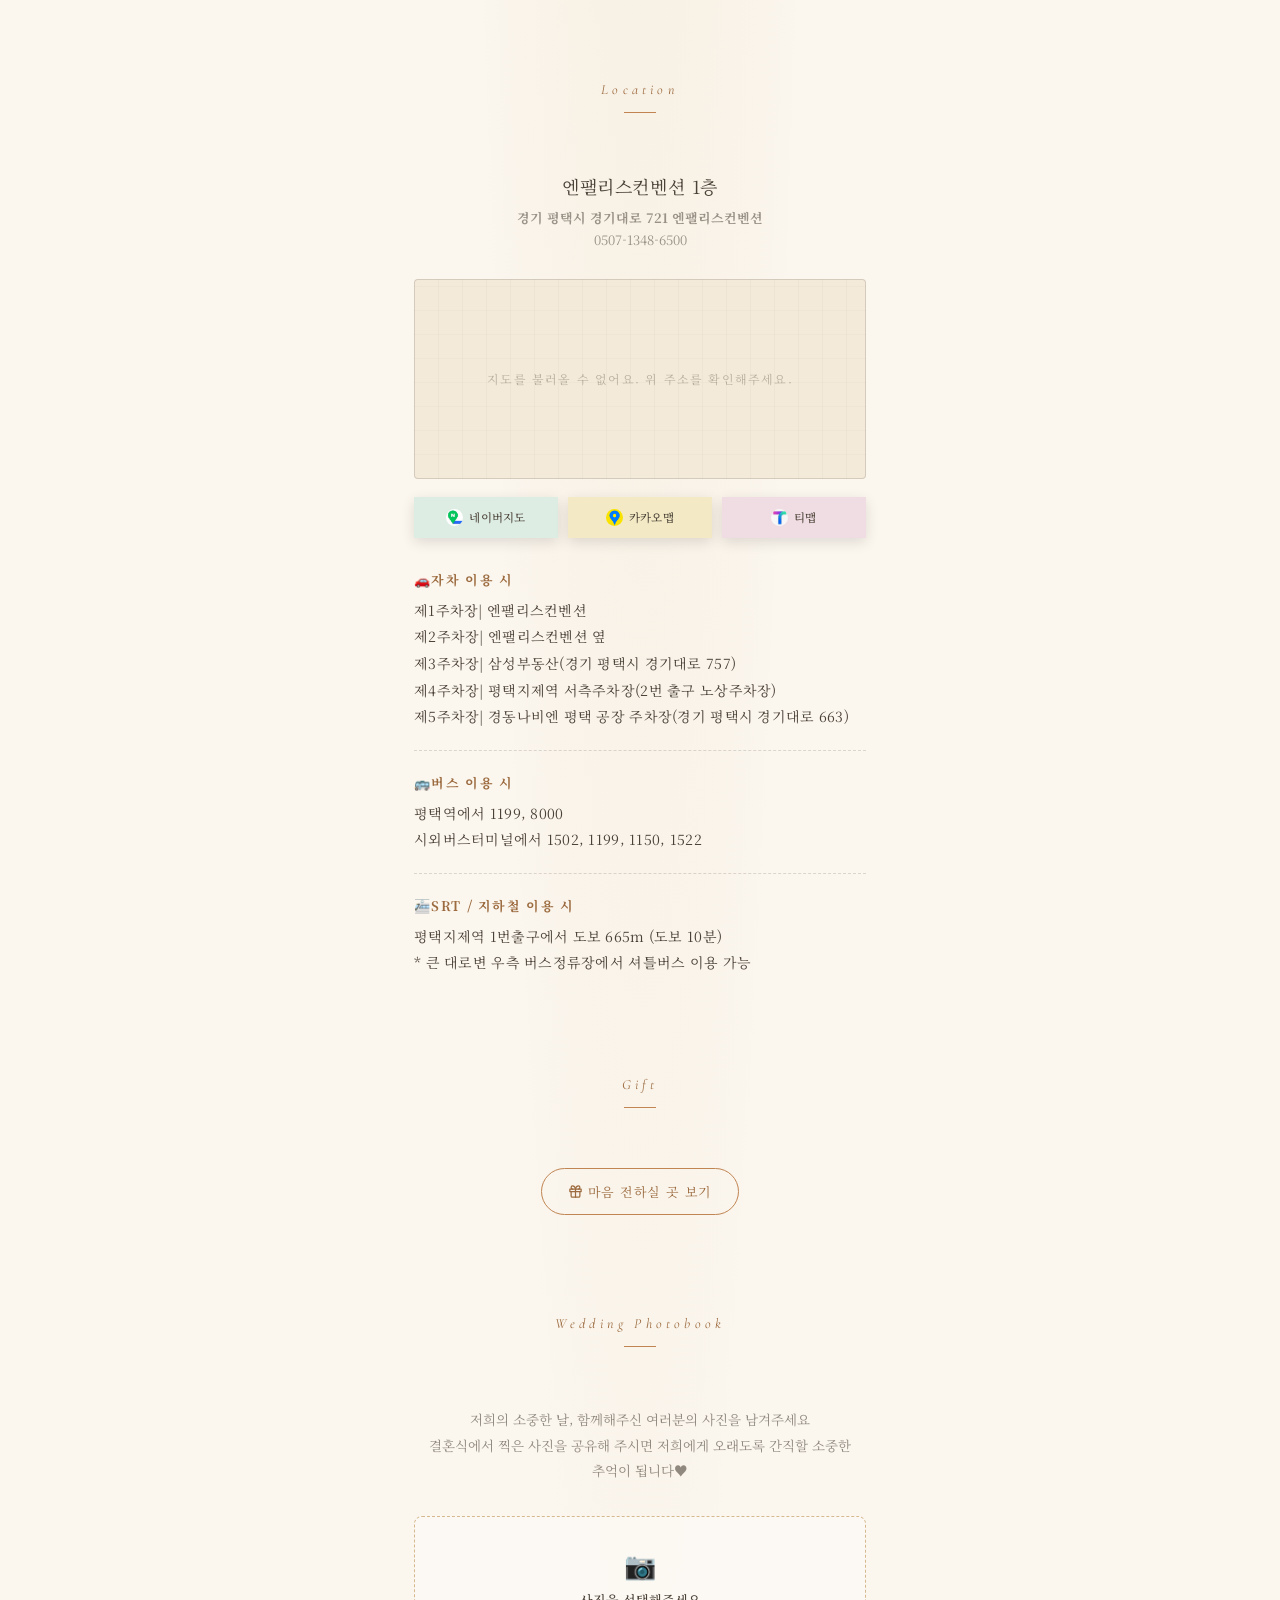
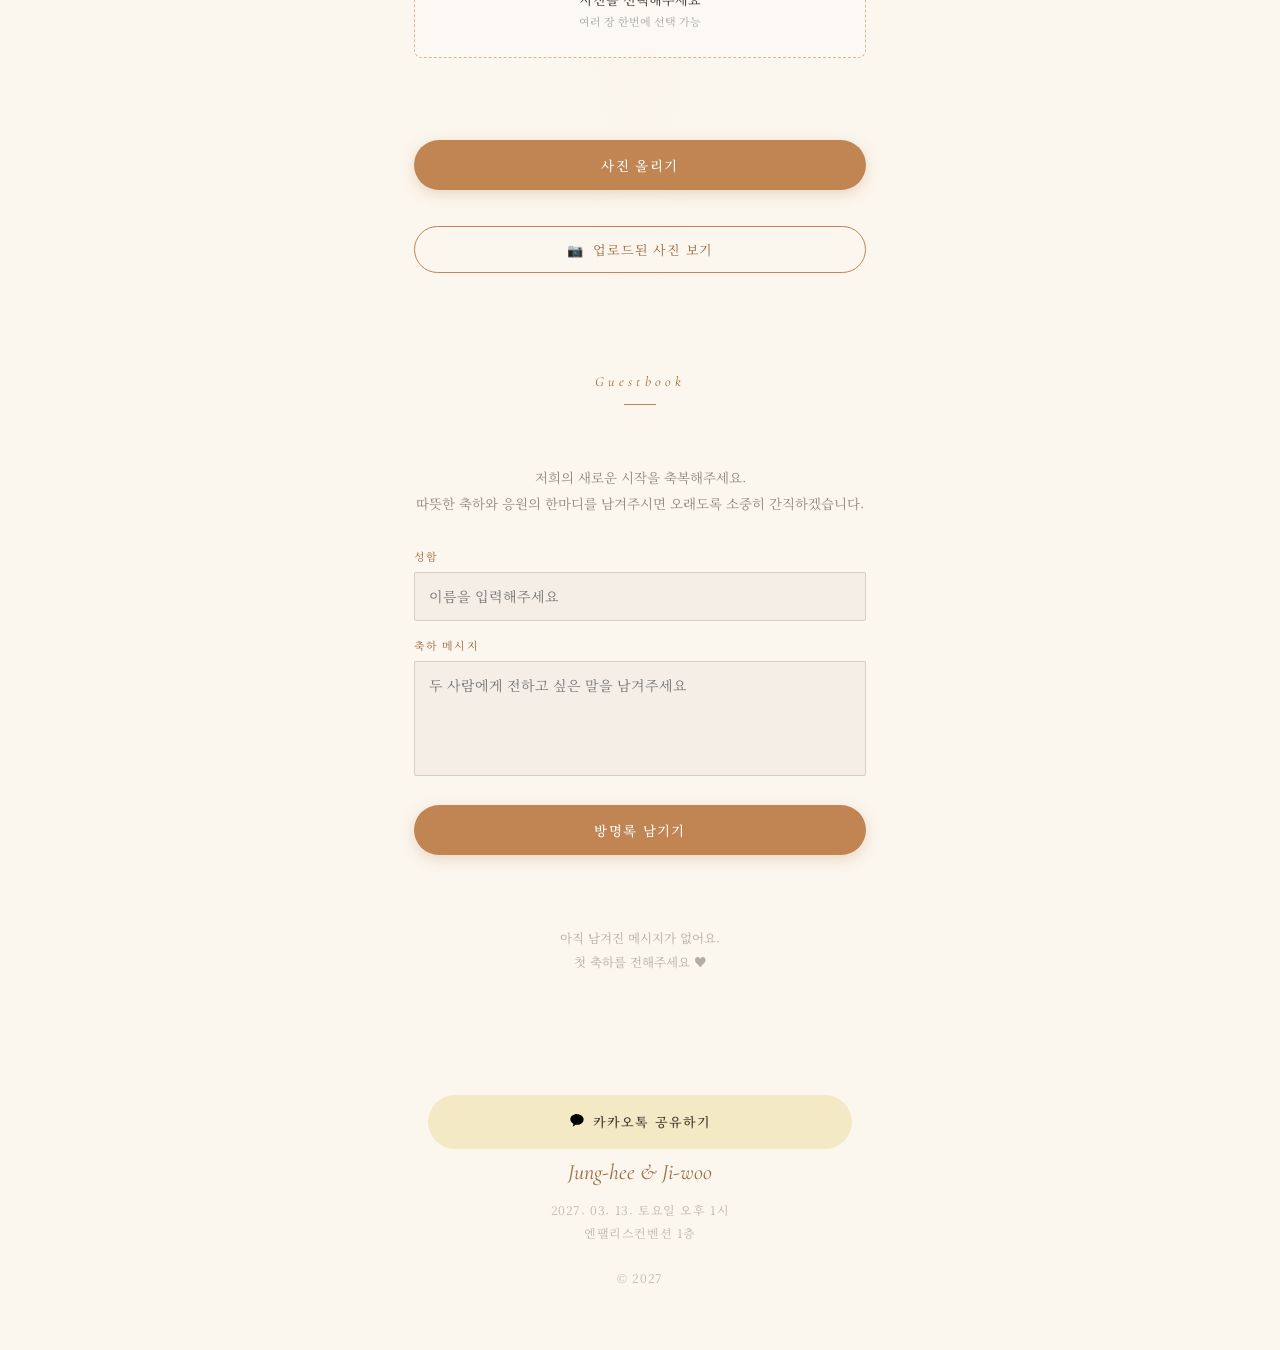
==== commit 60330307: "92" ====
--- a/index.html
+++ b/index.html
@@ -209,7 +209,7 @@
     <div class="countdown">
       <span id="d-day-before"></span>
       <span id="d-day-count" class="num">-</span>
-      <span id="d-day-after">일 결혼식까지 남은 날</span>
+      <span id="d-day-after"></span>
     </div>
 
 
--- a/style.css
+++ b/style.css
@@ -674,24 +674,6 @@
   display:flex;
   gap:10px;
 }
-.map-links a{
-  flex:1;
-  text-align:center;
-  padding:14px 0;
-  border:none;
-  border-radius:30px;
-  color:#100f1d;
-  text-decoration:none;
-  font-size:12.5px;
-  letter-spacing:0.06em;
-  font-weight: 5000;
-  box-shadow: 0 4px 14px rgba(192,133,82,0.28);
-  transition:border-color 0.2s ease, color 0.2s ease;
-}
-.map-links a:active{
-  border-color: scale(0.96);
-  color: 0 2px 9px rgba(192, 133, 82, 0.2);
-}
 .map-link{
   flex: 1;
   display: flex;
@@ -702,13 +684,13 @@
   white-space: nowrap;
   overflow: hidden;
   border: none;
-  color: #fff;
+  color: var(--ink);
   text-decoration: none;
   font-size: 11.5px;
   letter-spacing: 0.02em;
   font-weight: 500;
   box-shadow: 0 4px 14px rgba(0,0,0,0.12);
-  transition: transform 0.15s ease, box-shadow 1.15s ease;
+  transition: transform 0.15s ease, box-shadow 0.15s ease;
 }
 .map-link:active{
   transform: scale(0.96);
@@ -778,7 +760,7 @@
   overflow:hidden;
   transition:max-height 0.4s ease, margin-top 0.4s ease;
 }
-.gift-panel.open{ max-height:420px; margin-top:24px; }
+.gift-panel.open{ max-height:600px; margin-top:24px; }
 .acc-item{
   background: rgb(255, 255, 255, 0.6);
   border: none;
@@ -967,32 +949,12 @@
 #gbMoreBtn{
   display: block;
 }
-.ning-screen{
+
+.rsvp-popup{
   position: fixed;
   inset: 0;
-  z-index: 100;
-  background: #fbf6ee;
-  display: flex;
-  align-items: center;
-  justify-content: center;
-  transition: opacity 0.6s ease, visibility 0.6s ease;
-}
-.opening-screen.hide{
-  opacity: 0;
-  visibility: hidden;
-  pointer-events: none;
-}
-.opening-inner{
-  text-align: center;
-}
-
-.rsvp-popup{
-  position: fixed;
-  top: 0;
-  left: 0;
-  right: 0;
   width: 100%;
-  height: var(--hero-vh,100vh);
+  height: 100dvh;
   z-index: 200;
   background: rgba(0, 0, 0, 0.5);
   display: flex;
@@ -1075,10 +1037,12 @@
 #rsvpPopupForm input[type="number"]{
   text-align: center;
   -moz-appearance: textfield;
+  appearance: textfield;
 }
 #rsvpPopupForm input[type="number"]::-webkit-outer-spin-button,
 #rsvpPopupForm input[type="number"]::-webkit-inner-spin-button{
   -webkit-appearance: none;
+  appearance: none;
   margin: 0;
 }
 
@@ -1135,6 +1099,30 @@
   align-items: center;
   justify-content: center;
 }
+#rsvpBtnText{
+  margin-right: 8px;
+}
+
+.rsvp-popup-links{
+  display: flex;
+  align-items: center;
+  justify-content: center;
+  gap: 22px;
+}
+.rsvp-popup-later{
+  background: none;
+  border: none;
+  color: #b8a888;
+  font-size: 12px;
+  padding: 6px 4px;
+  cursor: pointer;
+}
+.rsvp-popup-divider{
+  width: 1px;
+  height: 12px;
+  background: #e3d6bc;
+}
+
 .btn-spinner{
   width: 16px;
   height: 16px;
@@ -1145,38 +1133,6 @@
 }
 @keyframes spin{
   to{ transform: rotate(360deg); }
-}
-#rsvpBtnText{
-  margin-right: 8px;
-}
-
-.rsvp-popup-links{
-  display: flex;
-  align-items: center;
-  justify-content: center;
-  gap: 22px;
-}
-.rsvp-popup-later{
-  background: none;
-  border: none;
-  color: #b8a888;
-  font-size: 12px;
-  padding: 6px 4px;
-  cursor: pointer;
-}
-.rsvp-popup-divider{
-  width: 1px;
-  height: 12px;
-  background: #e3d6bc;
-}
-
-.btn-spinner{
-  width: 16px;
-  height: 16px;
-  border: 2px solid rgba(225, 225, 225, 0.4);
-  border-top-color: #fff;
-  border-radius: 50%;
-  animation: spin 0.7s linear infinite;
 }
 .photo-dropzone{
   border: 1.5px dashed #d6b98f;
@@ -1266,9 +1222,6 @@
   color: var(--apricot-soft);
   margin: 0;
 }
-#rsvpBtnText{
-  margin-right: 6px;
-}
 .photo-gallery-grid{
   display: grid;
   grid-template-columns: repeat(4,1fr);
@@ -1286,9 +1239,6 @@
   touch-action: none;
   overflow: hidden;
 }
-@keyframes spin{
-  to {transform: rotate(360deg);}
-}
 ::selection{ background:var(--apricot); color:var(--ink); }
 @media (prefers-reduced-motion: reduce){
   *{ animation-duration:0.01ms !important; transition-duration:0.01ms !important; }
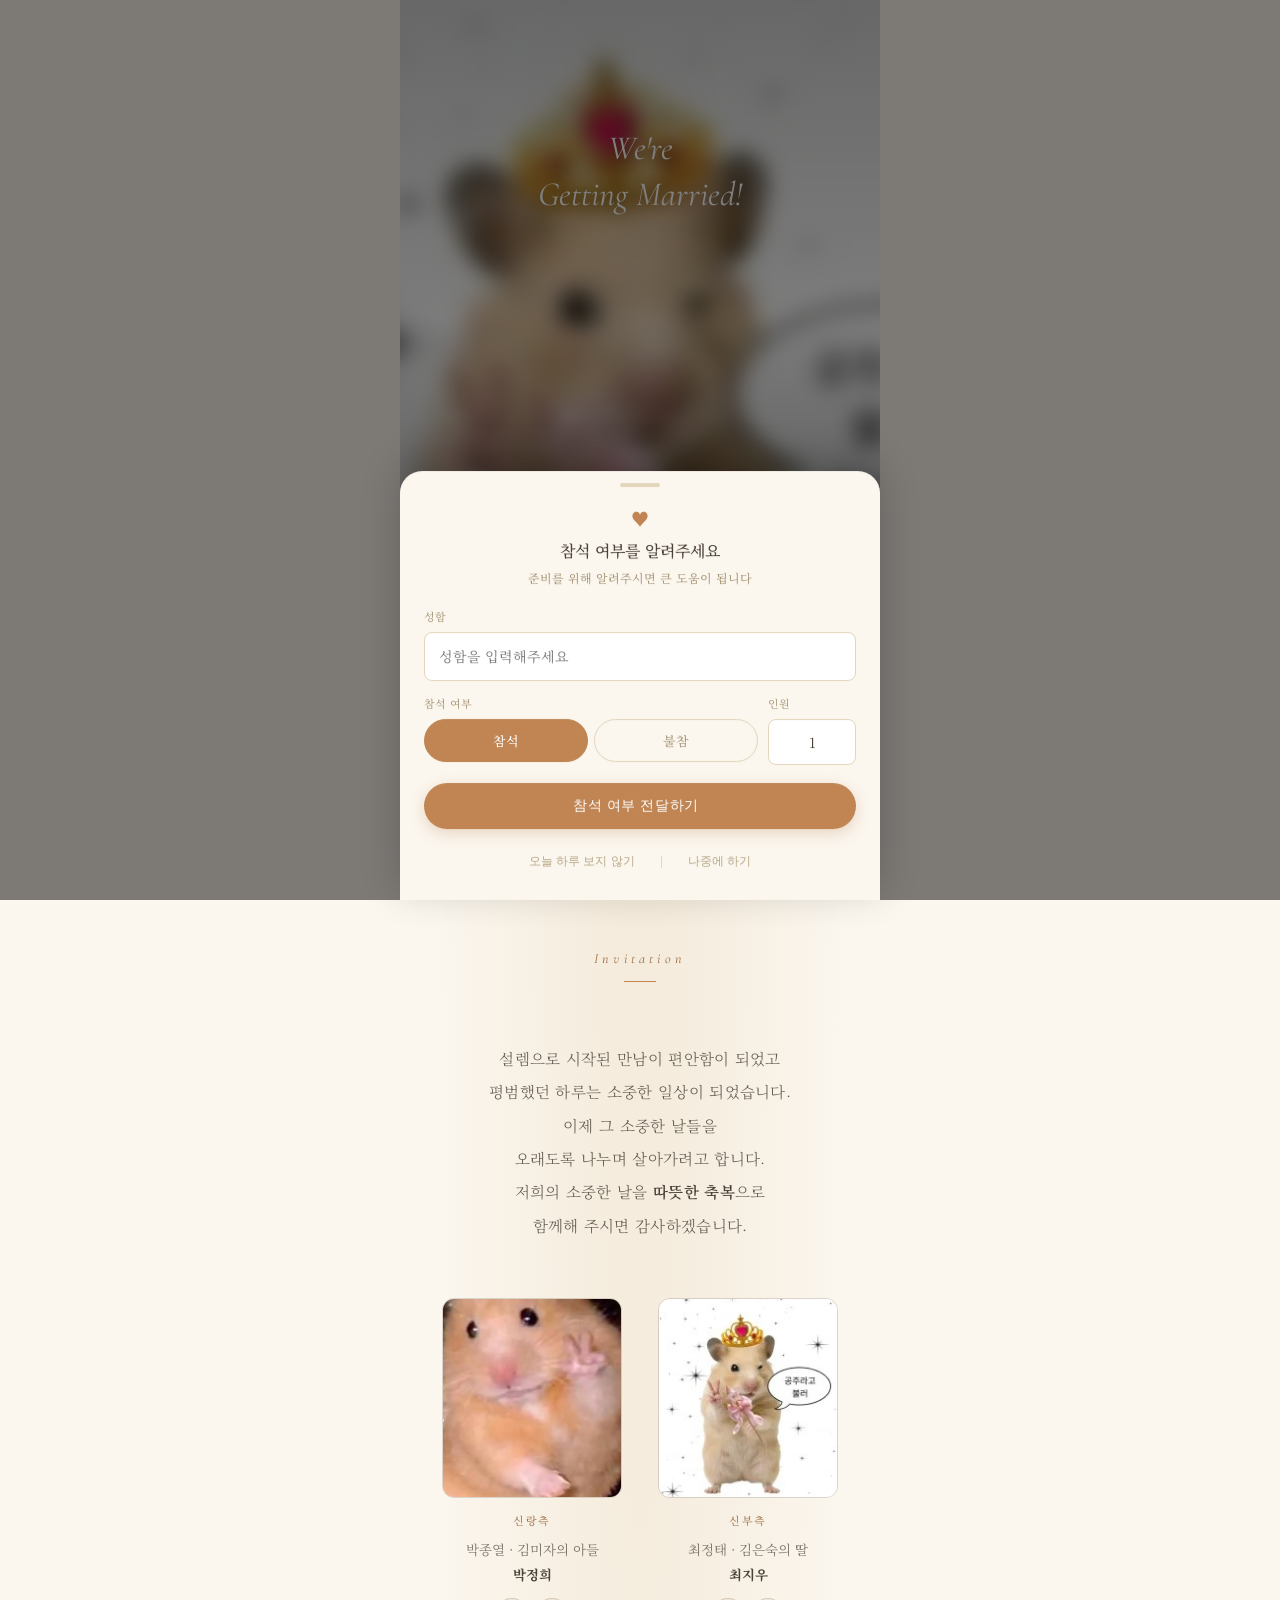
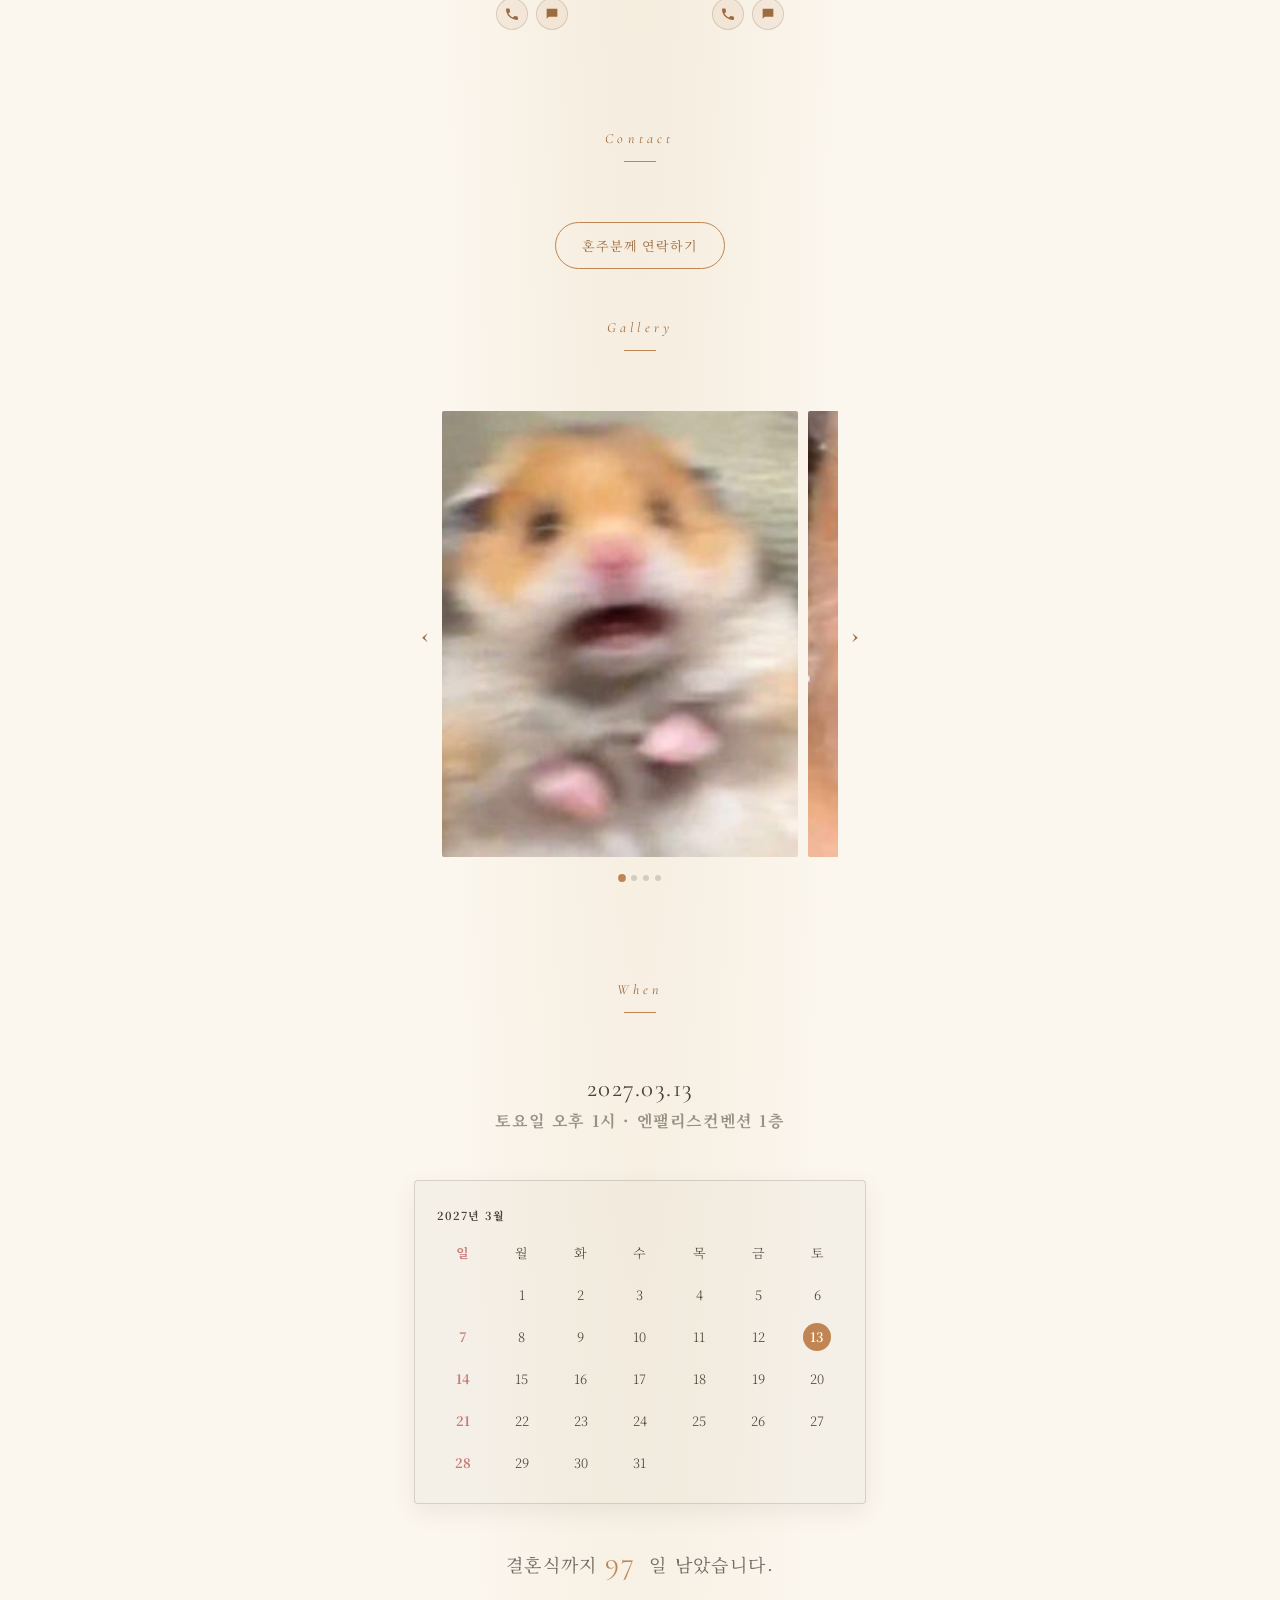
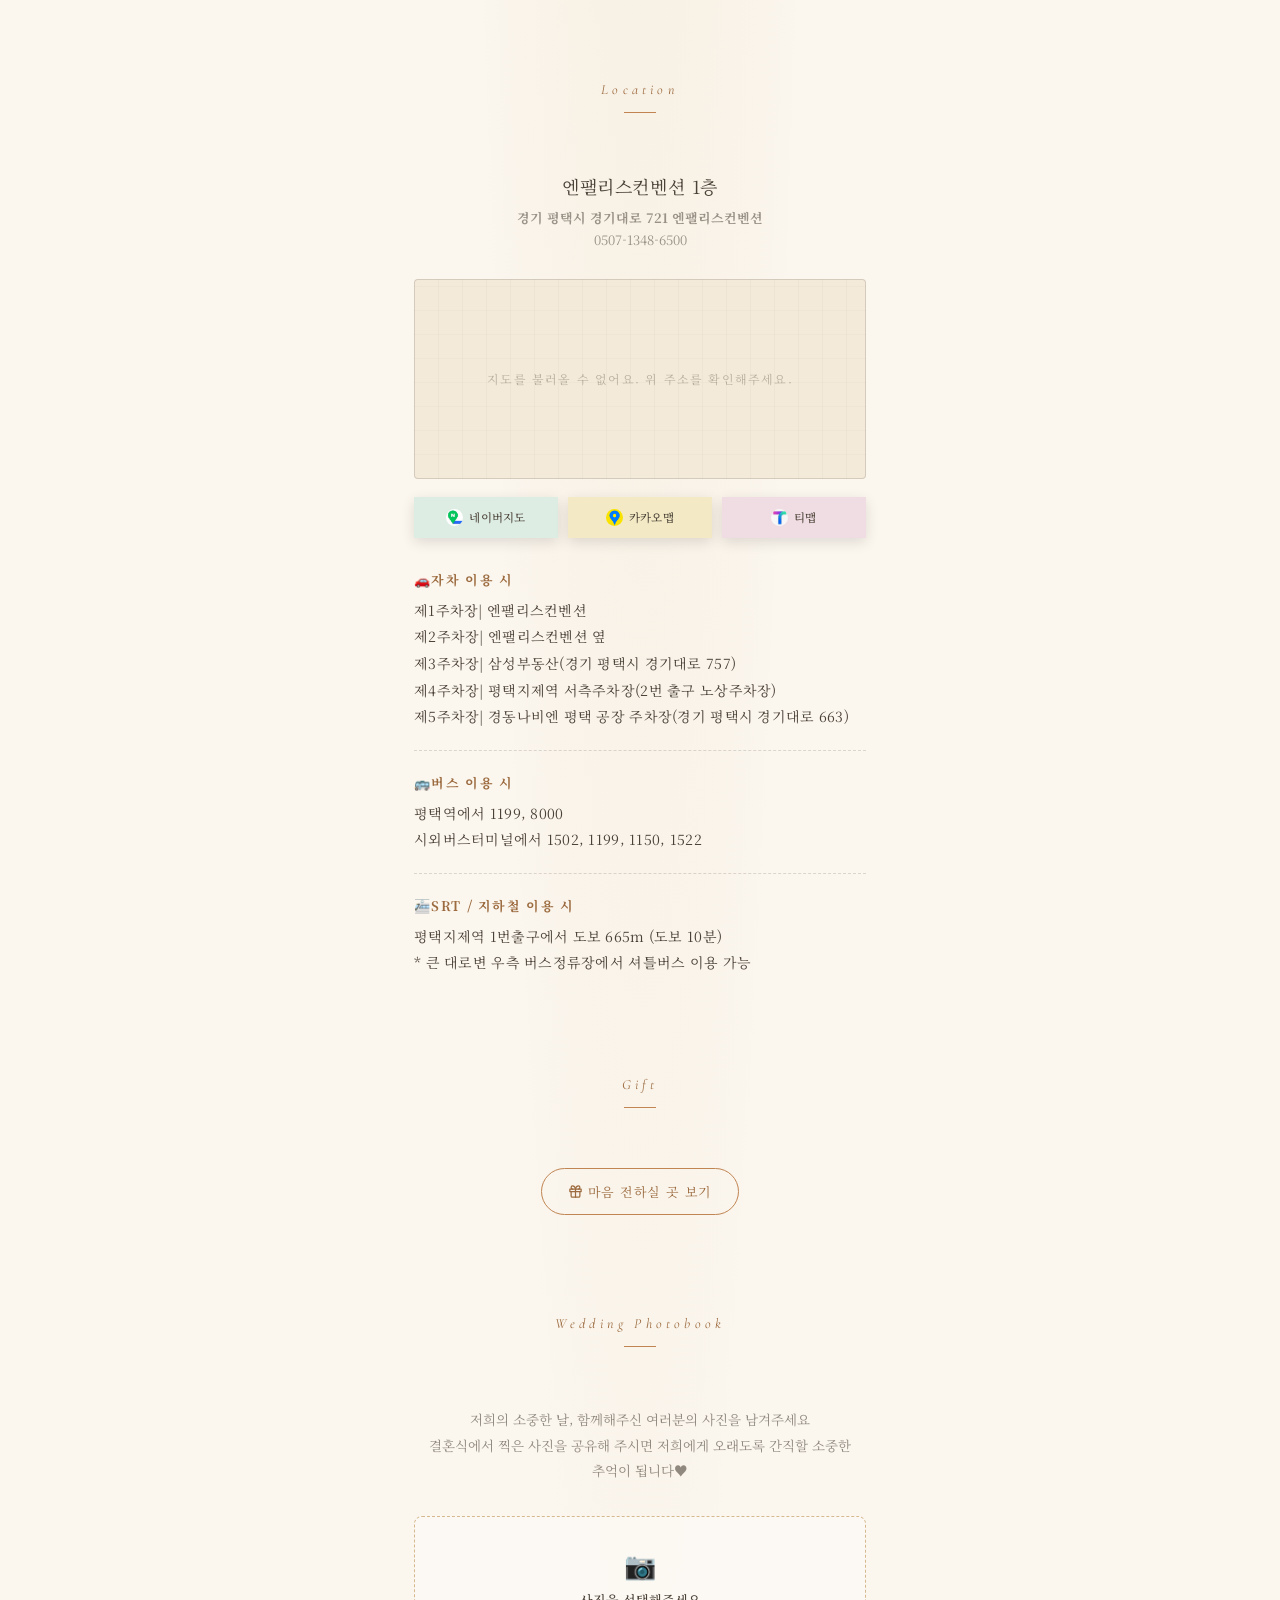
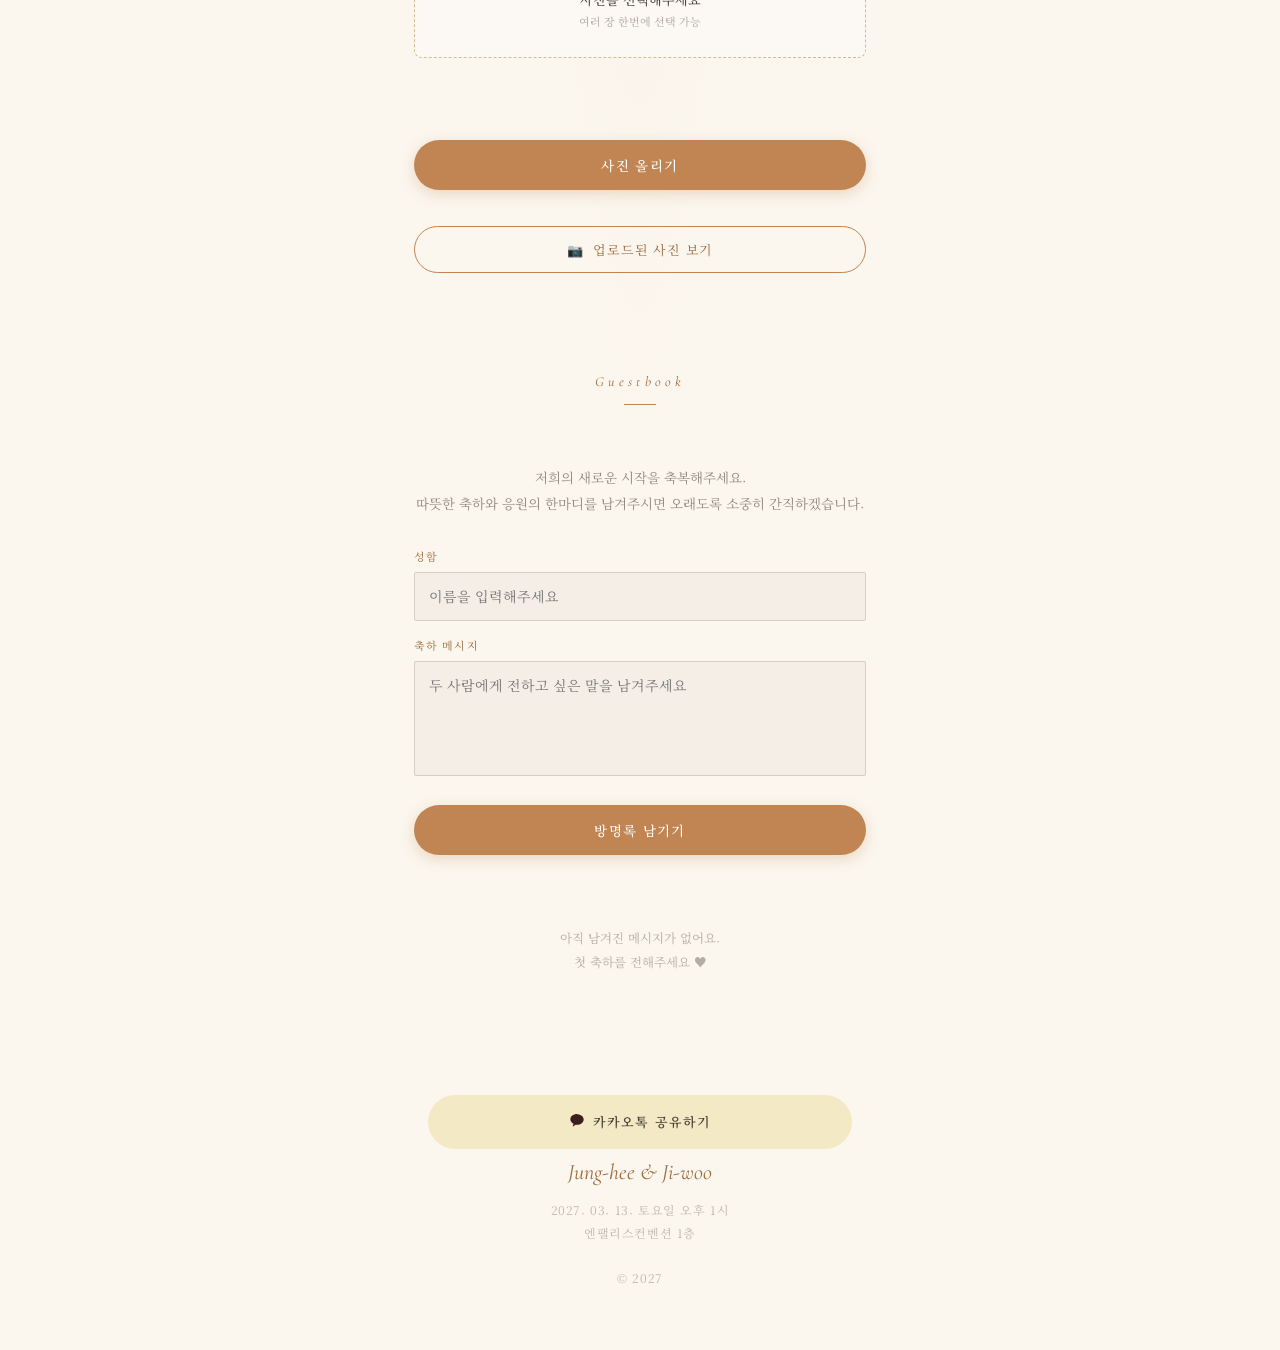
==== commit 16bd5982: "92" ====
--- a/index.html
+++ b/index.html
@@ -359,7 +359,7 @@
   <footer>
     <button class="share-btn kakao" onclick="shareKakao()">
       <span class="kakao-icon">
-        <svg viewBox="0 0 24 24" width="16" height="16" fill="#3c1e1e1">
+        <svg viewBox="0 0 24 24" width="16" height="16" fill="#3c1e1e">
           <path d="M12 3C6.48 3 2 6.58 2 11c0 2.86 1.9 5.36 4.76 6.8-.15.53-.96 3.38-.99 3.6 0 0-.02.16.08.22.1.06.22.02.22.02.29-.04 3.35-2.2 3.87-2.57.66.1 1.35.15 2.06.15 5.52 0 10-3.58 10-8s-4.48-8-10-8z"/>
         </svg>
       </span>카카오톡 공유하기</button>
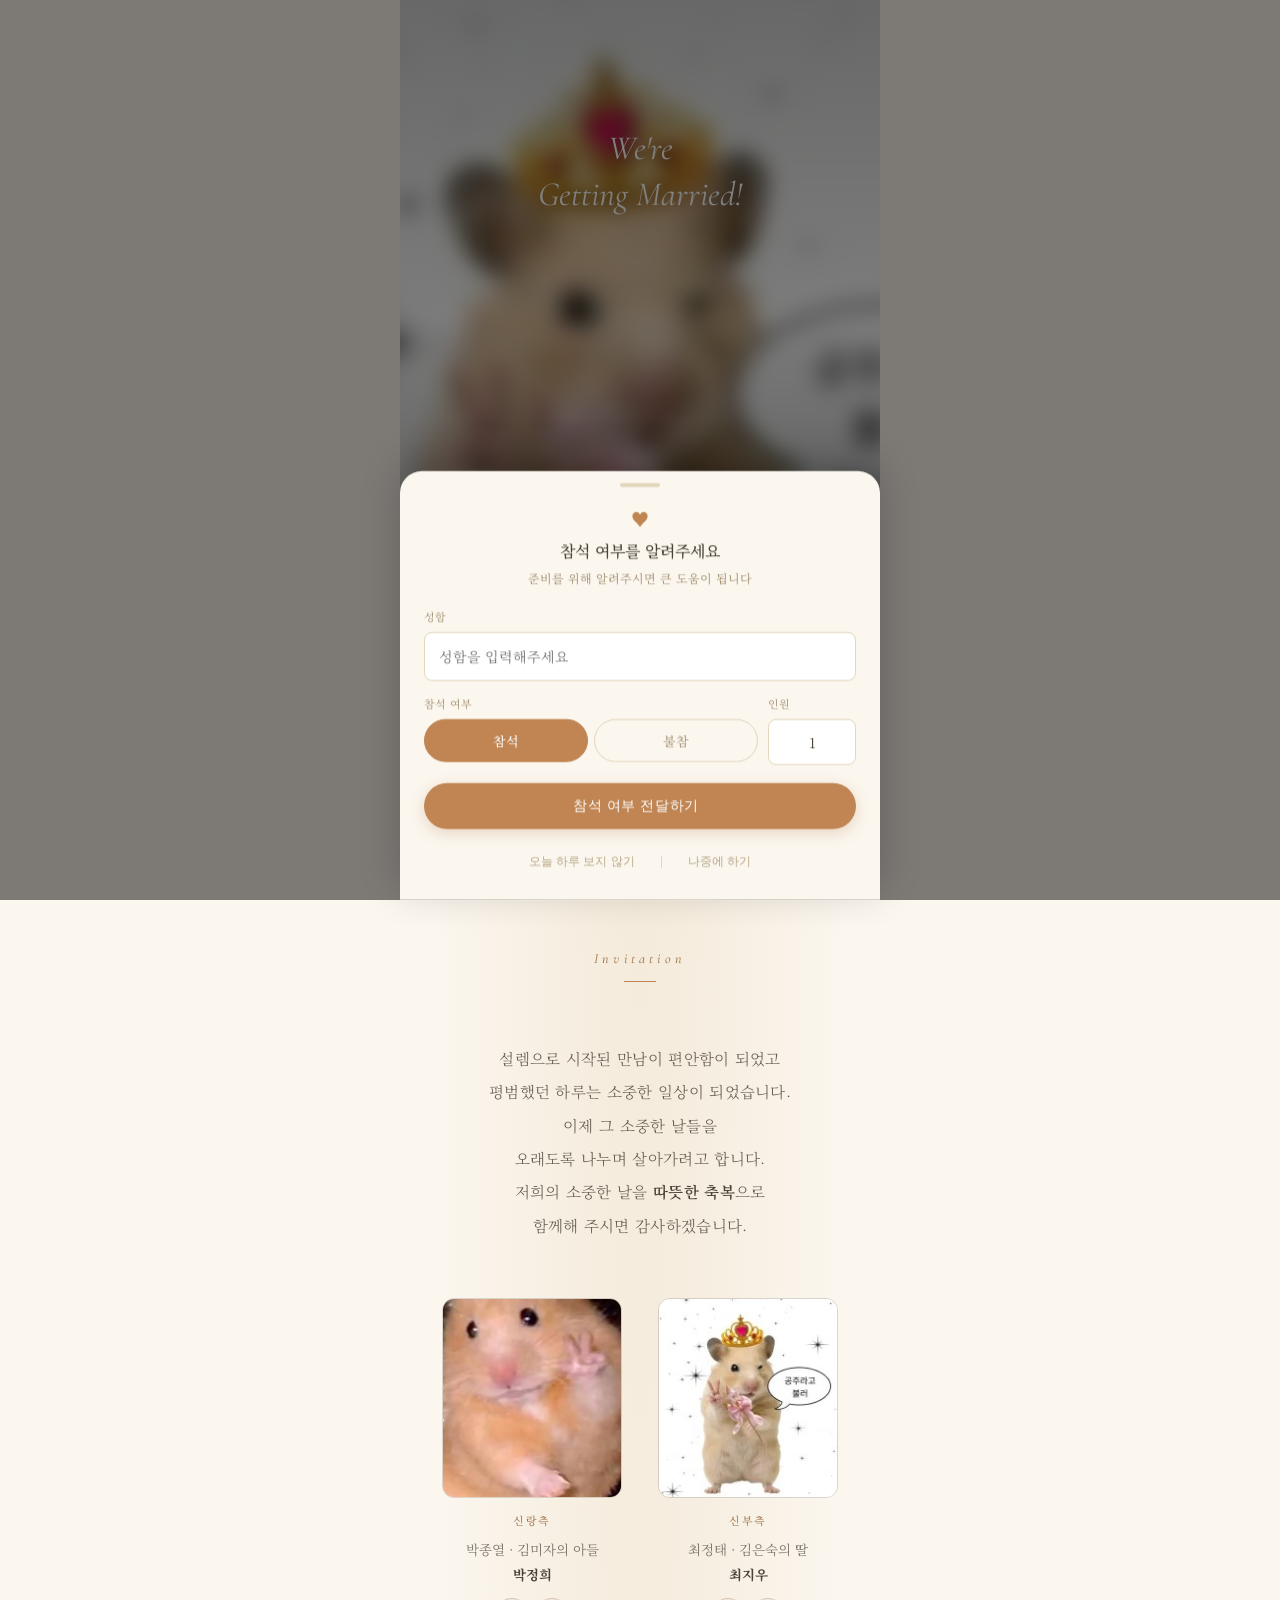
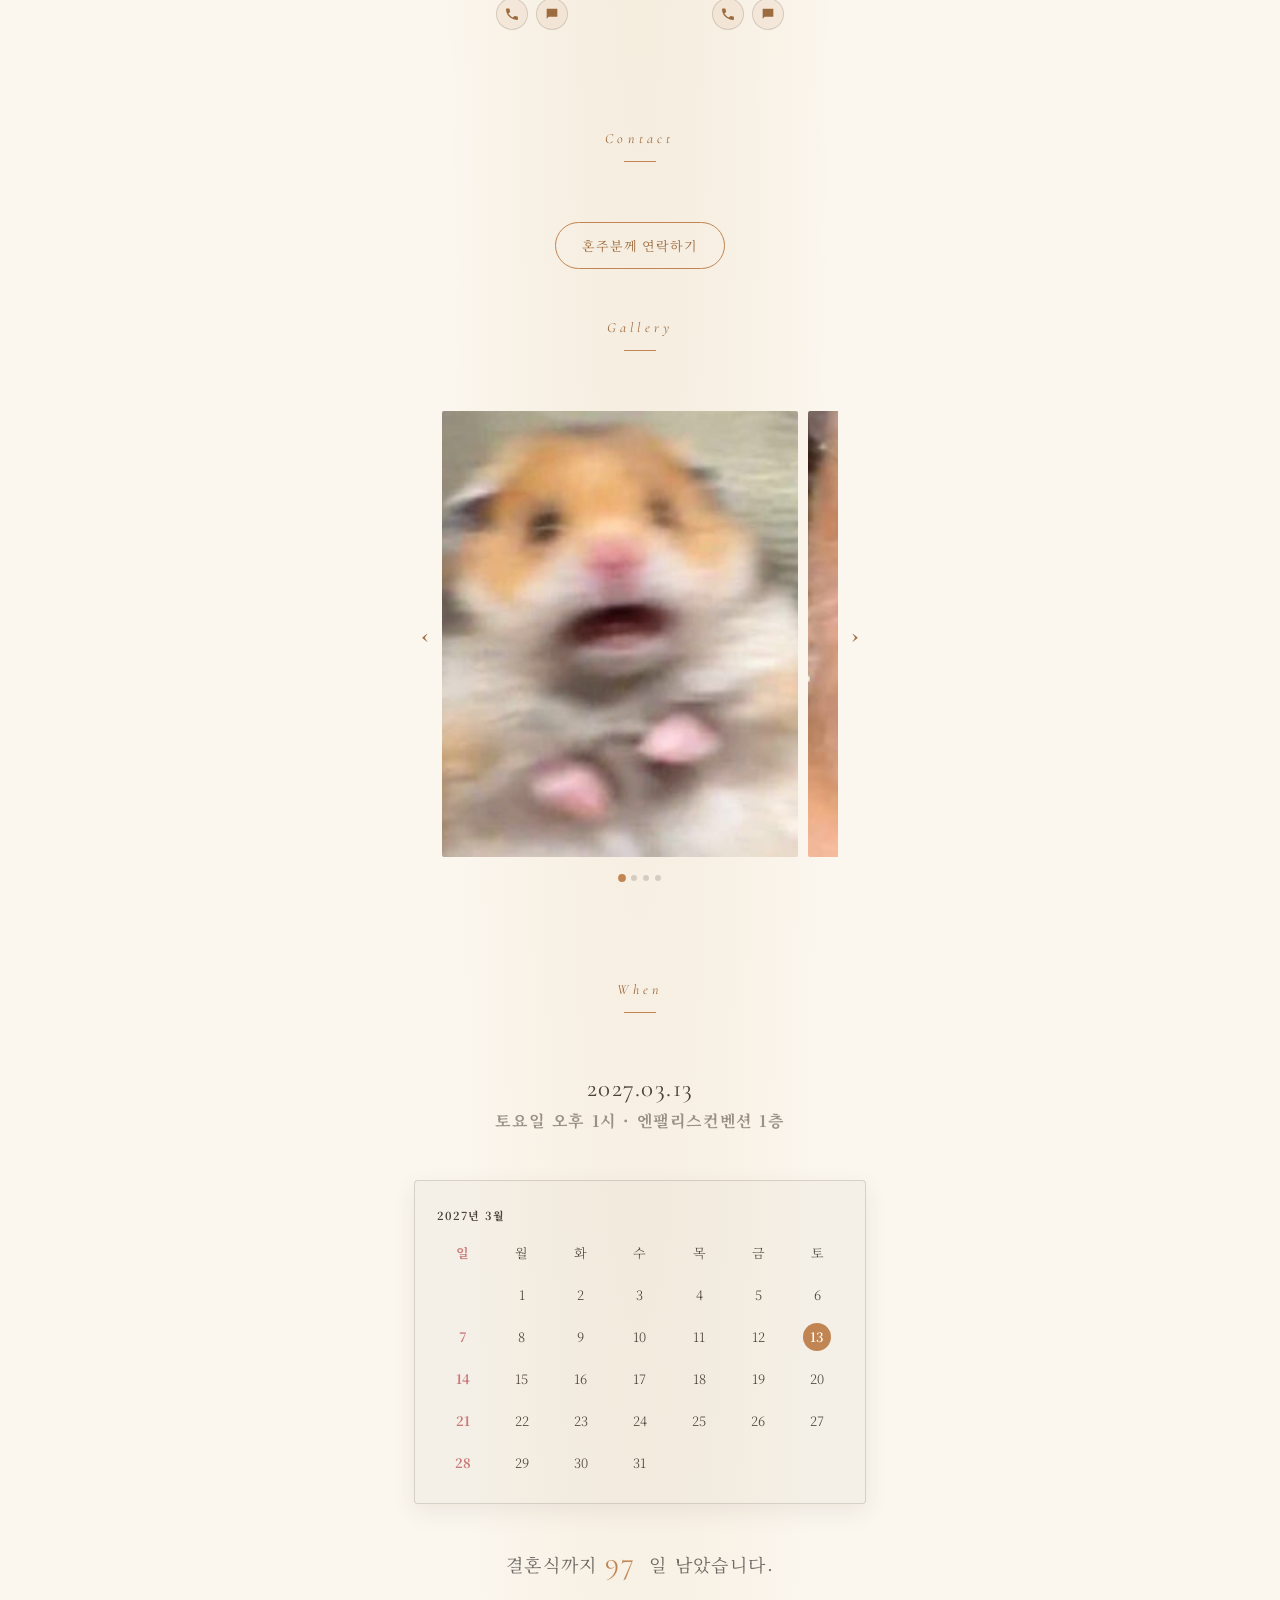
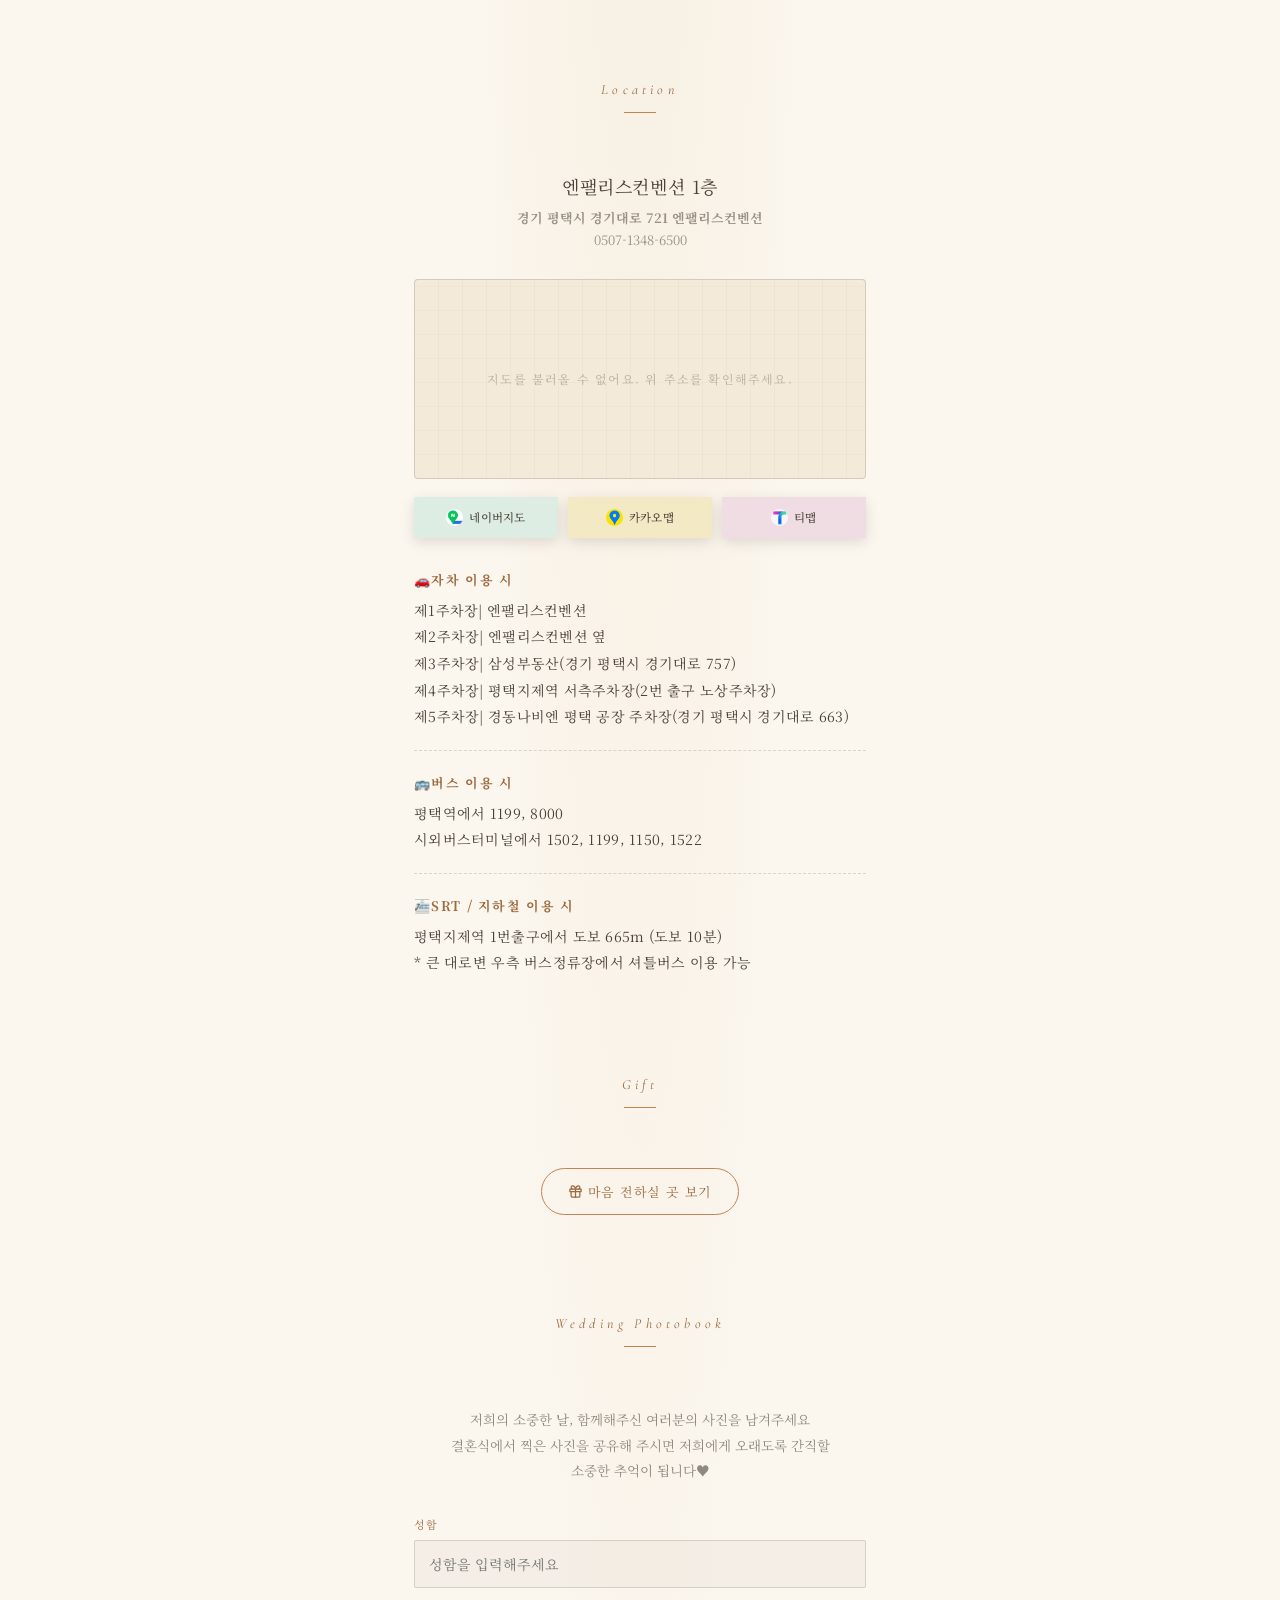
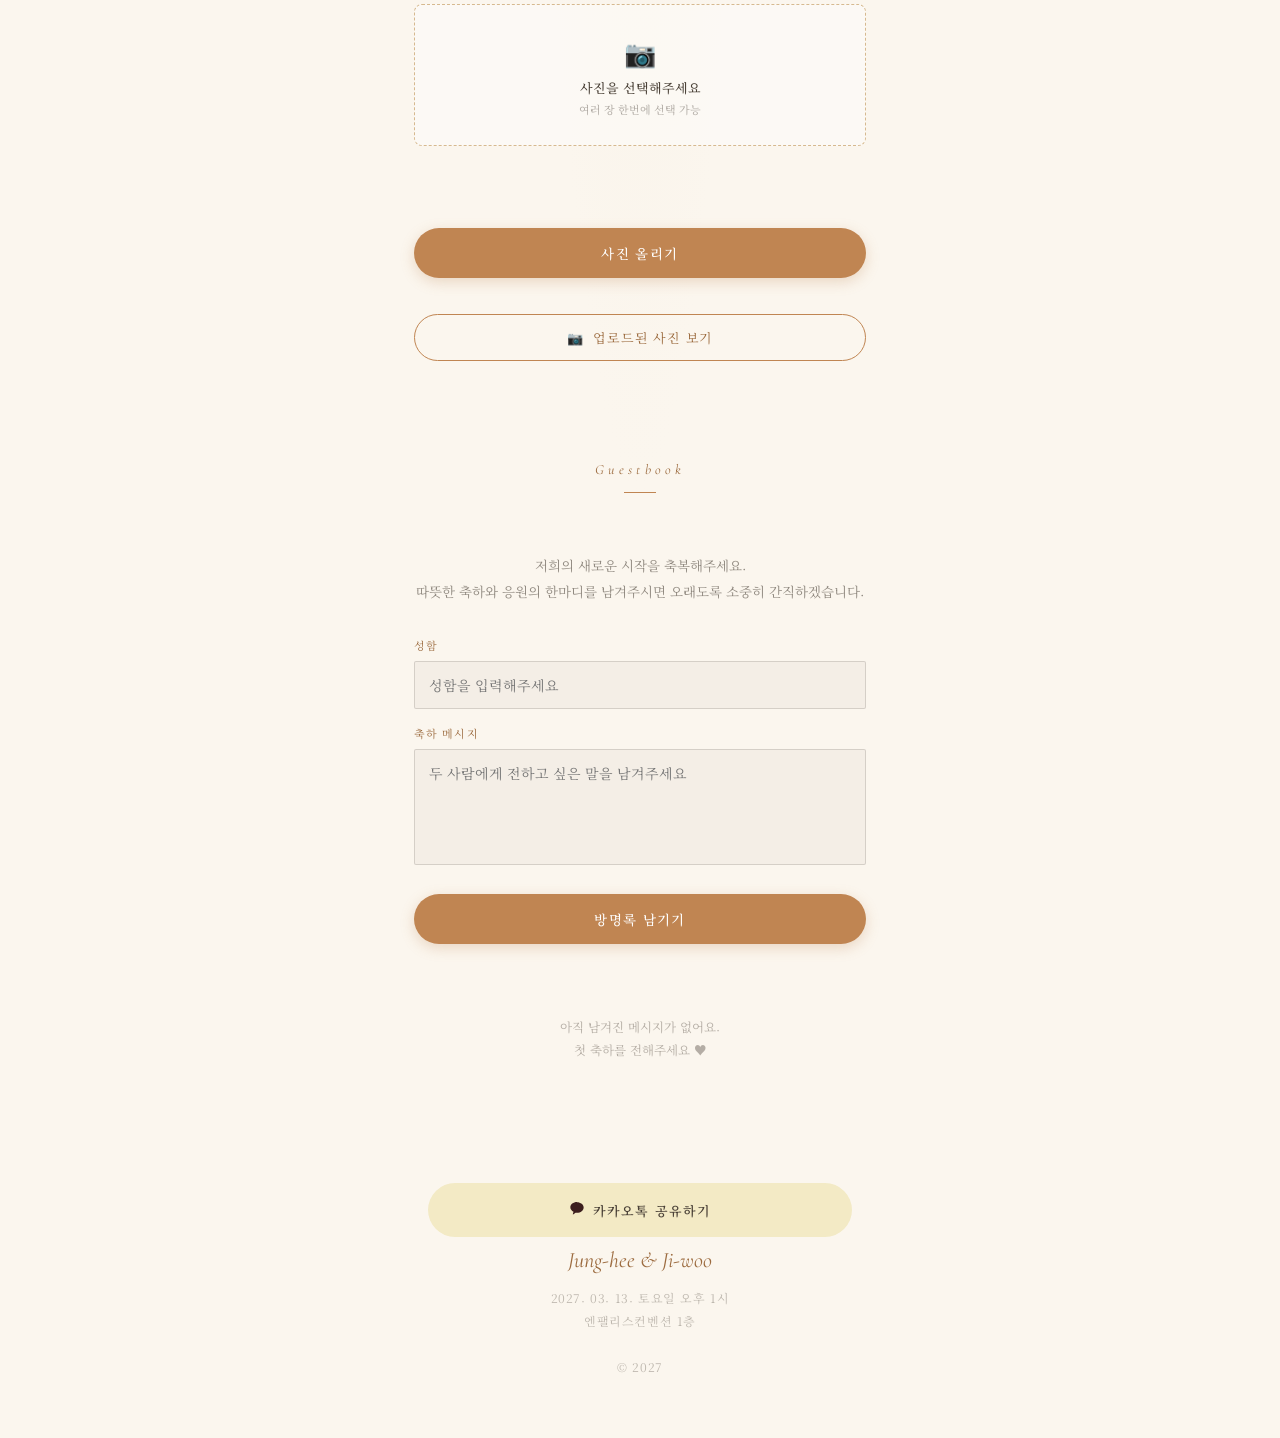
==== commit 1841c460: "94" ====
--- a/index.html
+++ b/index.html
@@ -308,11 +308,14 @@
   <div class="kicker reveal">Wedding Photobook</div>
   <div class="divider reveal"></div>
   <p class="rsvp-desc reveal">저희의 소중한 날, 함께해주신 여러분의 사진을 남겨주세요<br>
-    결혼식에서 찍은 사진을 공유해 주시면 저희에게 오래도록 간직할 소중한<br>추억이 됩니다♥
+    결혼식에서 찍은 사진을 공유해 주시면 저희에게 오래도록 간직할<br>소중한 추억이 됩니다♥
   </p>
 
   <form id="photoUploadForm" class="rsvp-form" onsubmit="uploadPhotos(event)">
-
+      <div class="field">
+        <label>성함</label>
+        <input type="text" id="photoUploaderName" required placeholder="성함을 입력해주세요">
+      </div>
     <div class="photo-dropzone" id="photoDropzone" onclick="document.getElementById('photoFiles').click()">
       <div class="photo-dropzone-icon">📷</div>
       <p class="photo-dropzone-title">사진을 선택해주세요</p>
@@ -343,7 +346,7 @@
     <form class="rsvp-form reveal" id="gbForm" onsubmit="submitGuestbook(event)">
       <div class="field">
         <label>성함</label>
-        <input type="text" id="gbName" required placeholder="이름을 입력해주세요">
+        <input type="text" id="gbName" required placeholder="성함을 입력해주세요">
       </div>
       <div class="field">
         <label>축하 메시지</label>
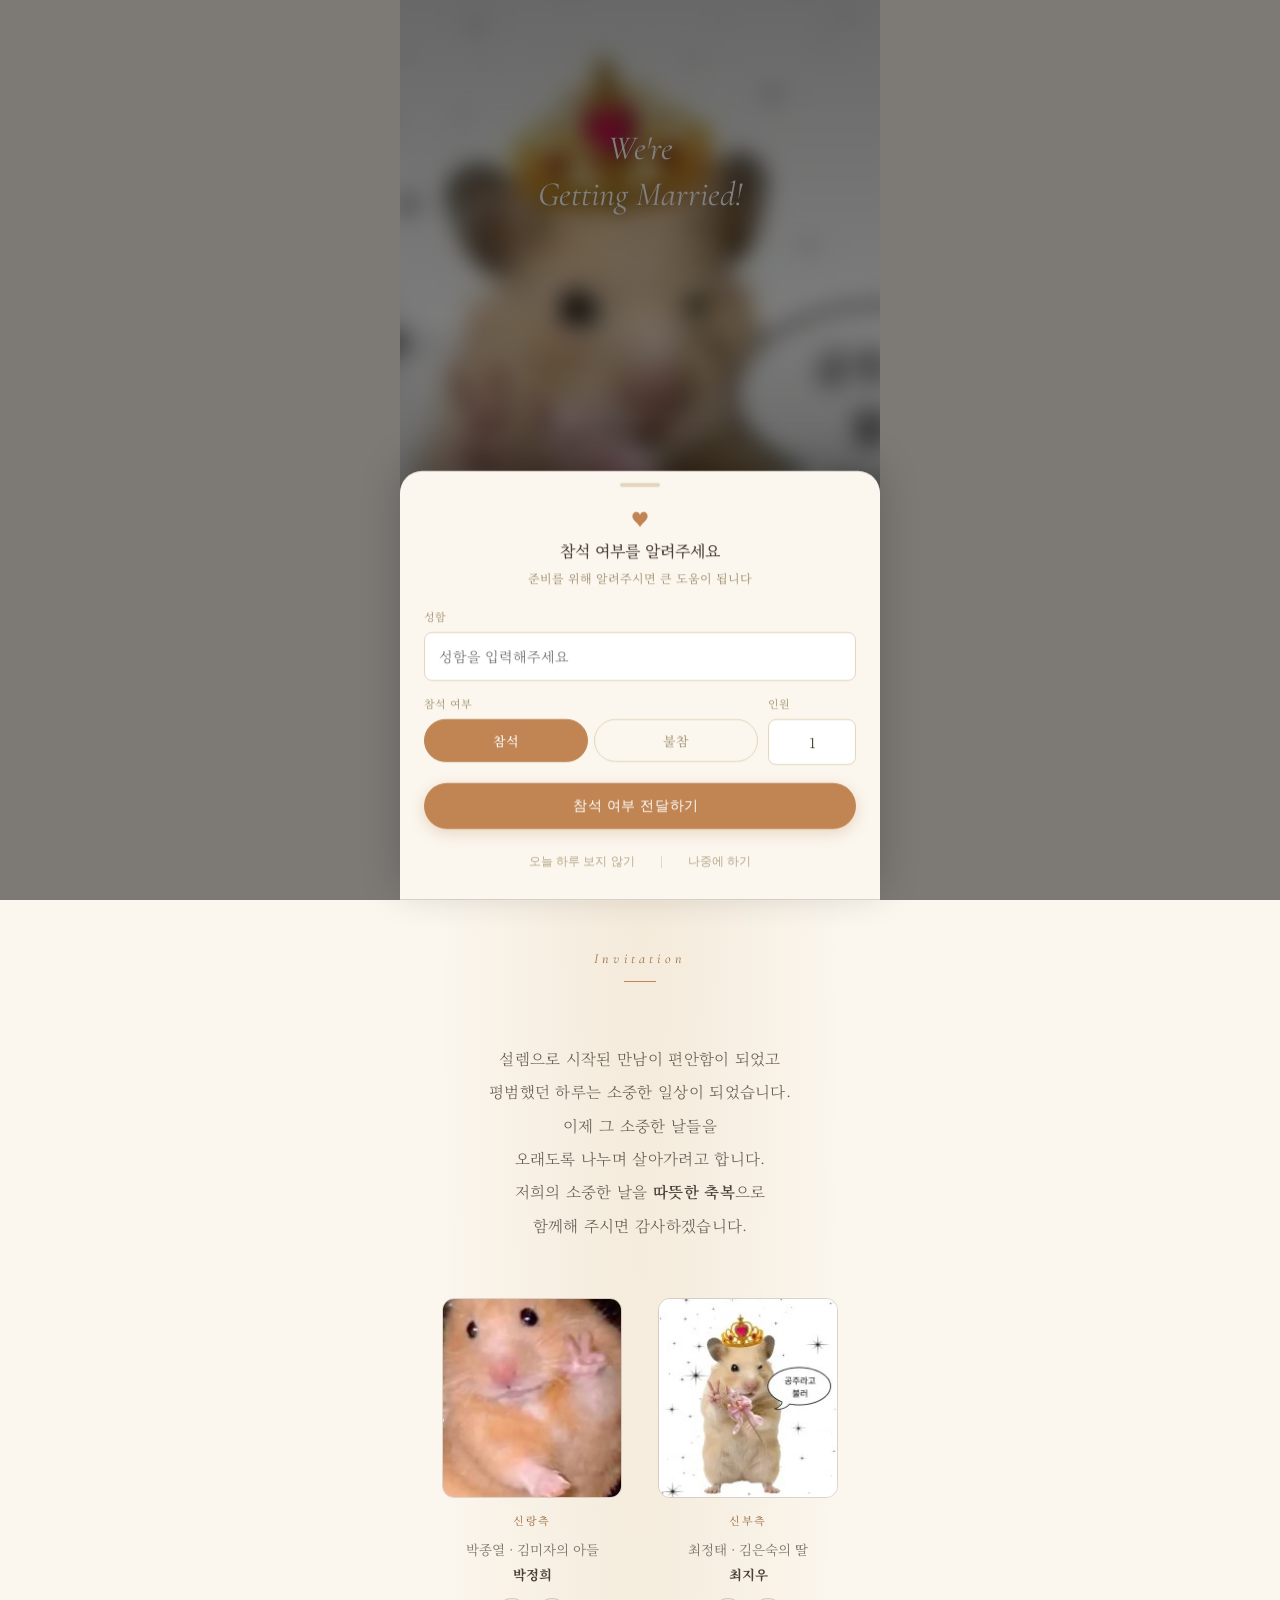
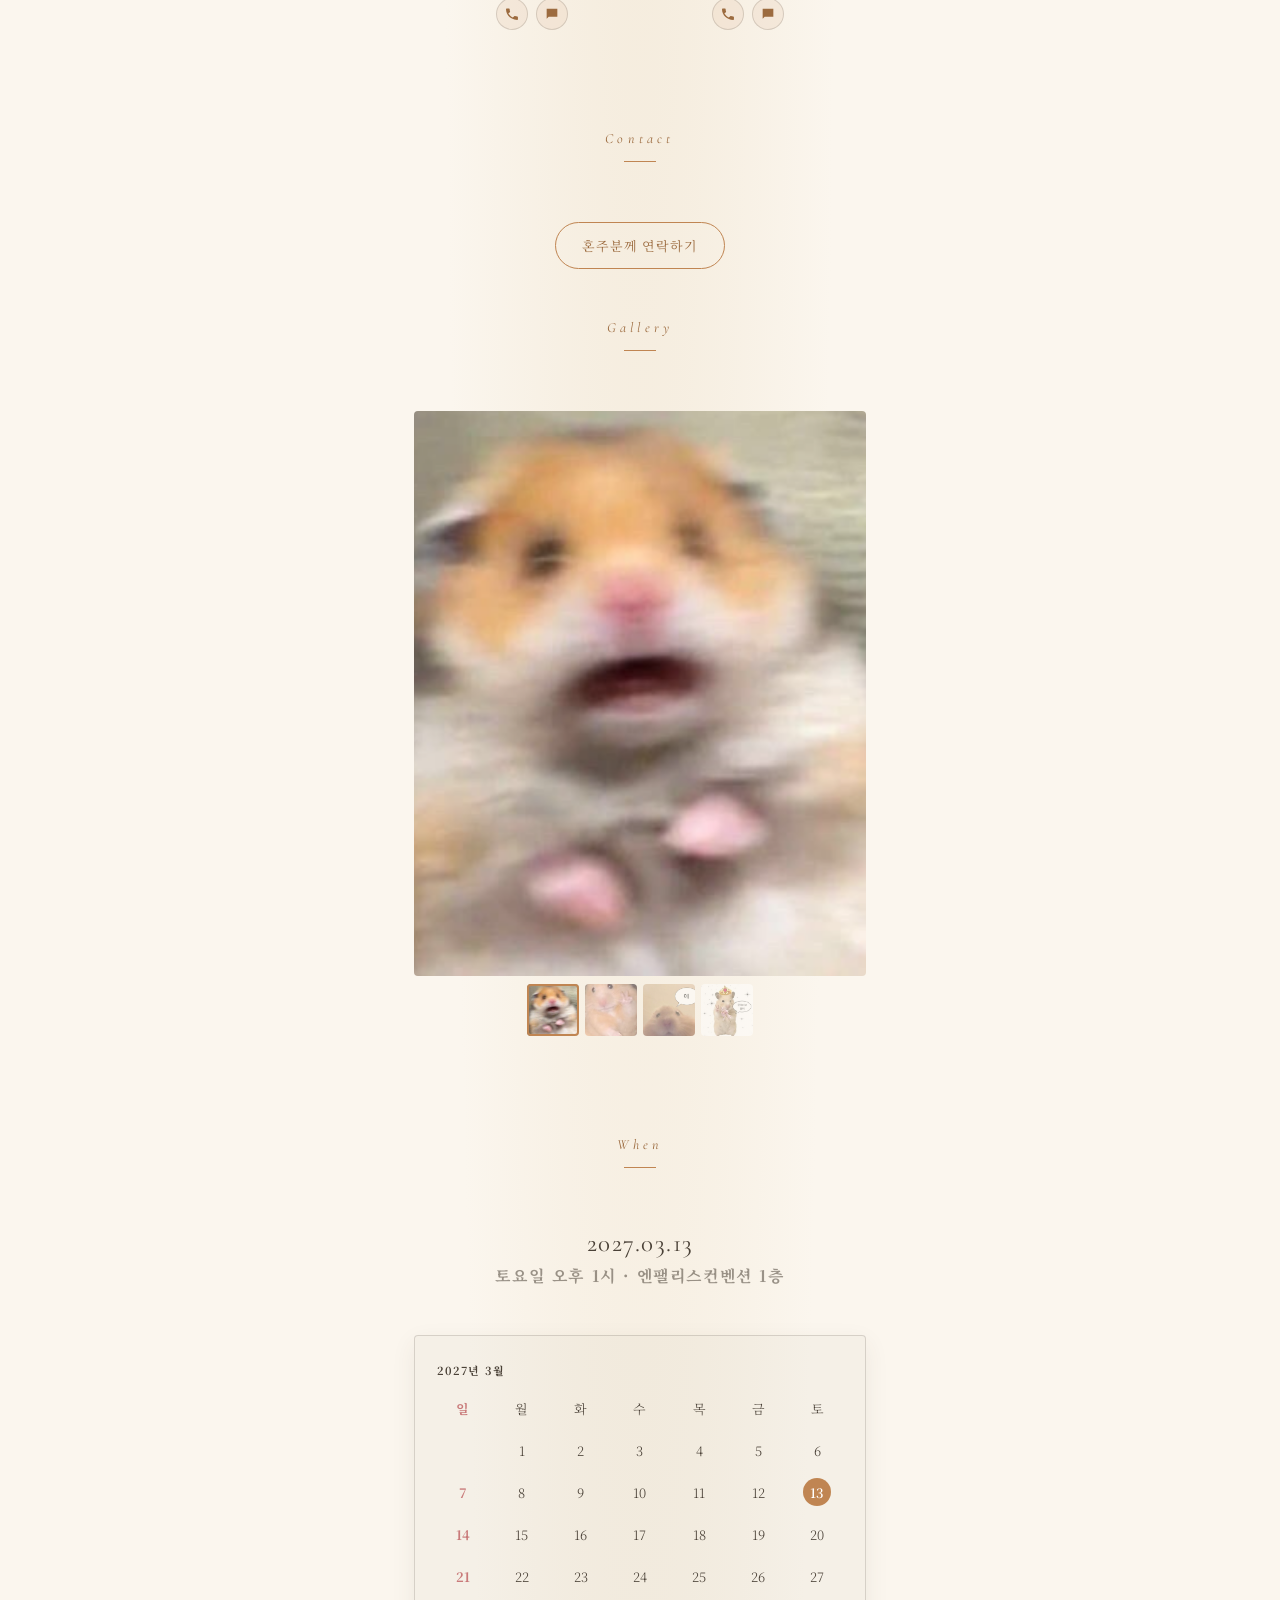
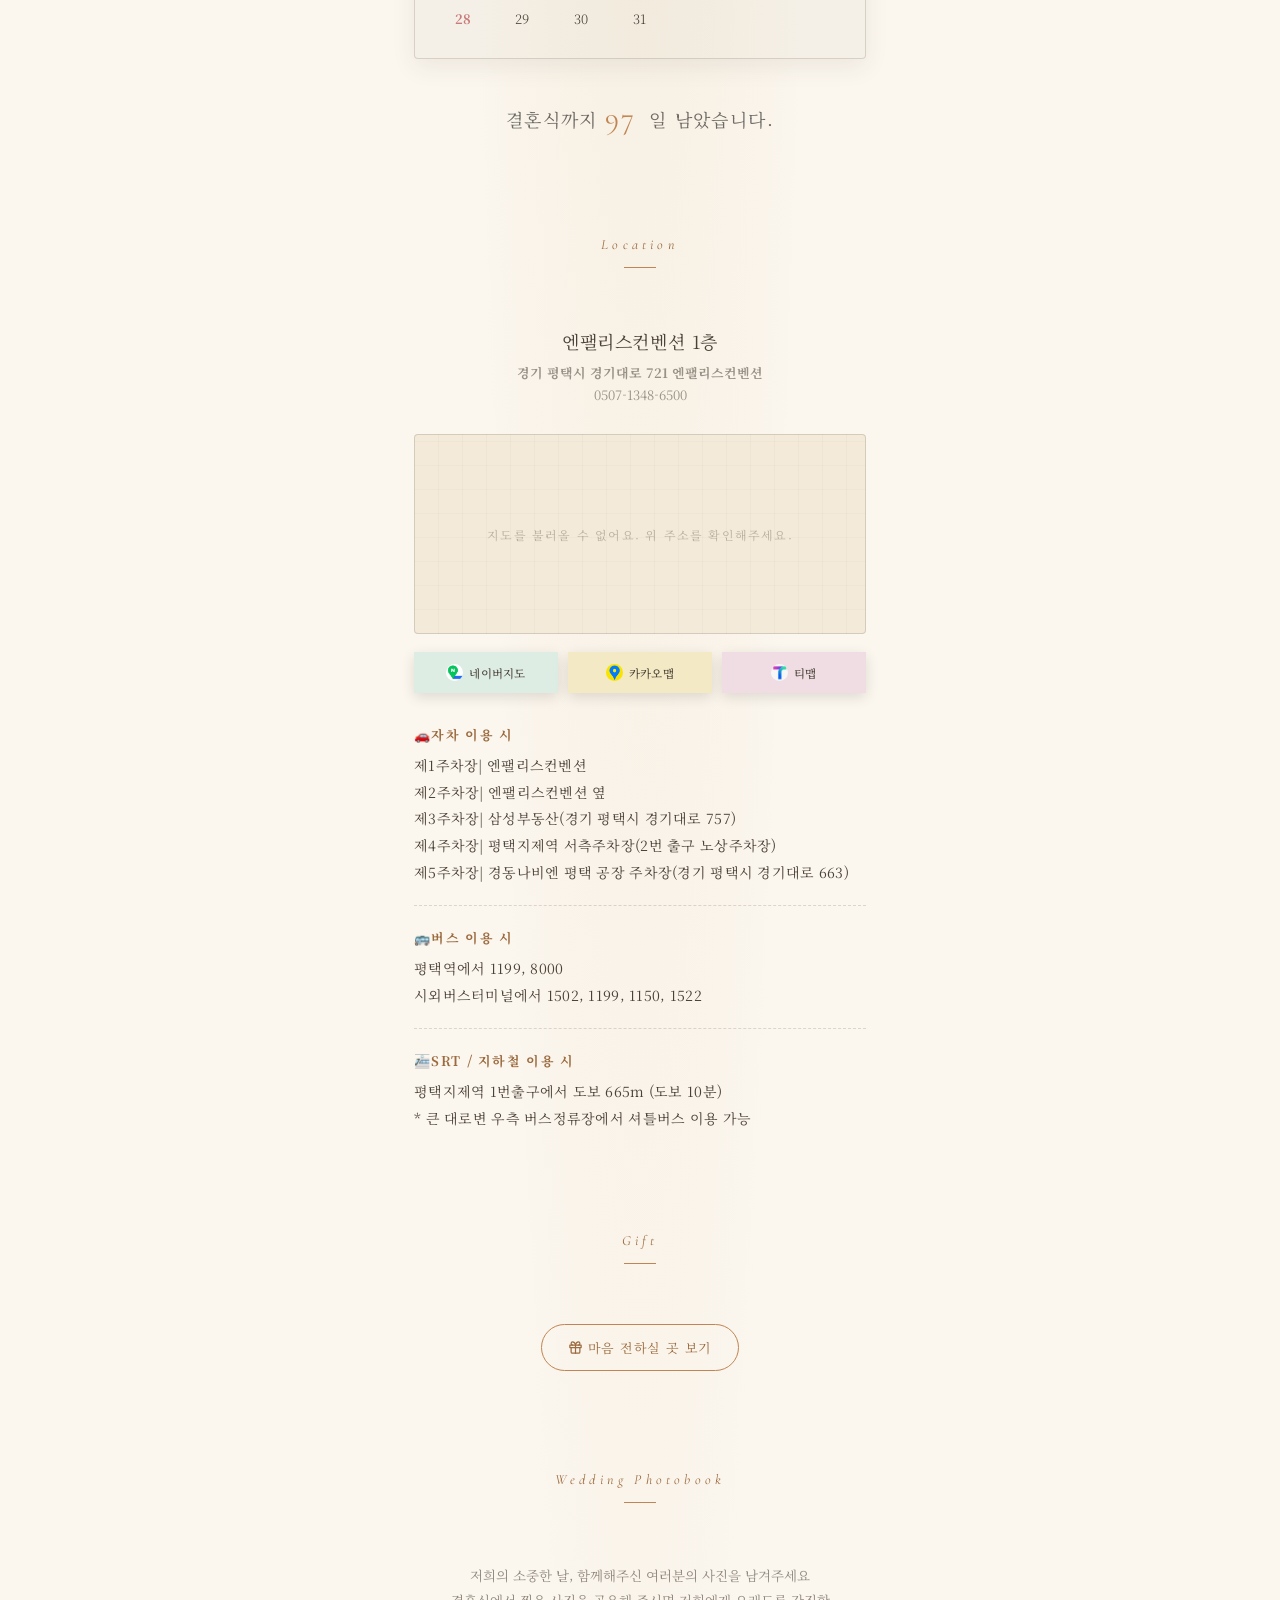
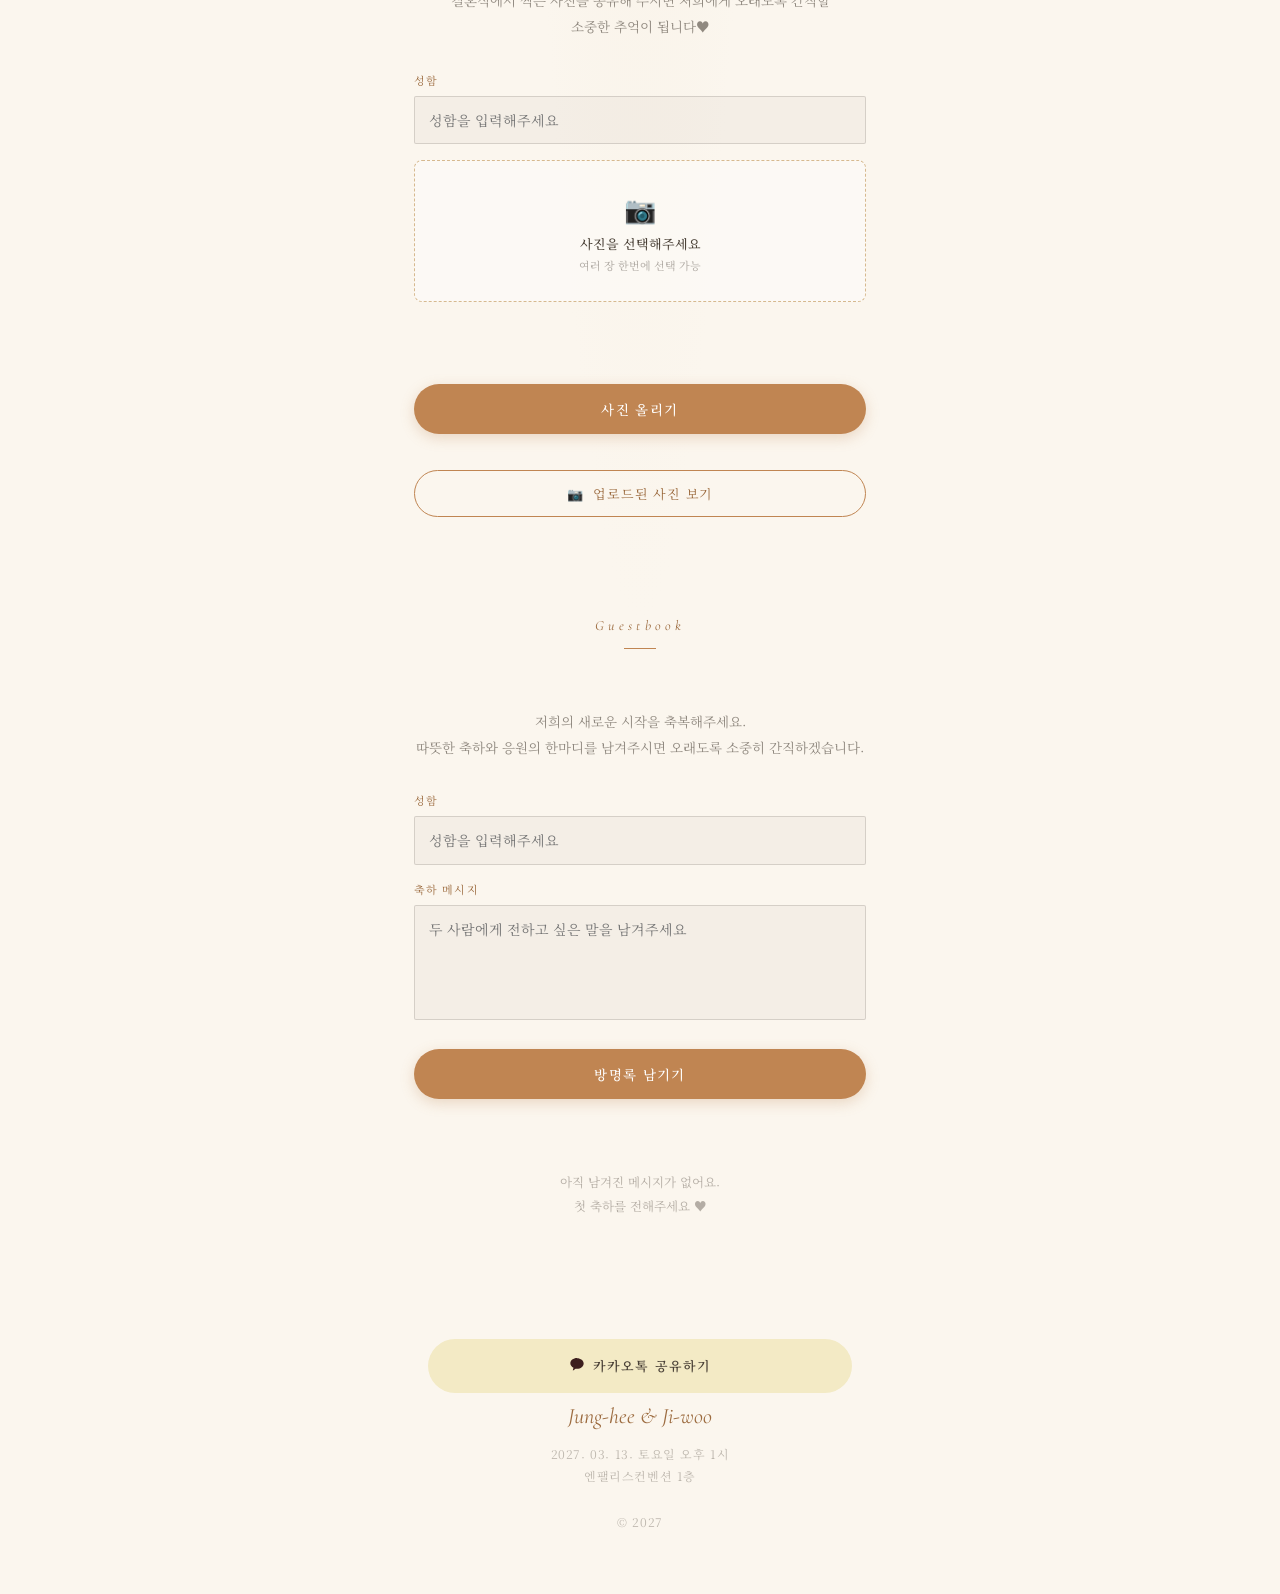
==== commit 8763a06f: "95" ====
--- a/index.html
+++ b/index.html
@@ -176,17 +176,15 @@
   <section style="padding-top:0;">
     <div class="kicker reveal">Gallery</div>
     <div class="divider reveal"></div>
-    <div class="gallery-wrap reveal">
-      <button class="gallery-arrow prev" id="galleryPrev" aria-label="이전 사진">‹</button>
-      <div class="gallery-slider" id="gallerySlider">
-        <div class="slide"><img src="image/asd.png" alt=""></div>
-        <div class="slide"><img src="image/fgs.png" alt=""></div>
-        <div class="slide"><img src="image/wer.png" alt=""></div>
-        <div class="slide"><img src="image/asdf.jpg" alt=""></div>
-      </div>
-      <button class="gallery-arrow next" id="galleryNext" aria-label="다음 사진">›</button>
-    </div>
-    <div class="gallery-dots" id="galleryDots"></div>
+    <div class="gallery reveal">
+      <div class="gallery-main"><img id="galleryMain" src="image/asd.png" alt=""></div>
+      <div class="gallery-thumbs" id="galleryThumbs">
+        <img src="image/asd.png" class="active" alt="">
+        <img src="image/fgs.png" alt="">
+        <img src="image/wer.png" alt="">
+        <img src="image/asdf.jpg" alt="">
+      </div>
+    </div>
   </section>
   <section>
     <div class="kicker reveal">When</div>
@@ -338,7 +336,7 @@
   </form>
 </section>
 
-  
+
   <section>
     <div class="kicker reveal">Guestbook</div>
     <div class="divider reveal"></div>
--- a/style.css
+++ b/style.css
@@ -27,8 +27,8 @@
   left: 0;
   width: 100%;
   height: 100vh;
-  background-color: rgba(17, 17, 17, 0.85); 
-  backdrop-filter: blur(5px); 
+  background-color: rgba(17, 17, 17, 0.85);
+  backdrop-filter: blur(5px);
   -webkit-backdrop-filter: blur(5px);
 
   display: flex;
@@ -45,8 +45,8 @@
   font-weight: 300;
   letter-spacing: 1px;
   white-space: nowrap;
-  padding-right: 3px; 
-  border-right: 2px solid #ffffff; 
+  padding-right: 3px;
+  border-right: 2px solid #ffffff;
   animation: blink 0.6s step-end infinite;
 }
 
@@ -411,79 +411,46 @@
   border-color: #d5d5d5;
 }
 
-.gallery-wrap{
-  display:flex;
-  align-items:center;
+.gallery-main{
+  aspect-ratio:4/5;
+  border-radius:4px;
+  overflow:hidden;
+  background:linear-gradient(155deg,#f0e4cf,#e8d8ba);
+  touch-action:pan-y;
+}
+.gallery-main img{
+  width:100%;
+  height:100%;
+  object-fit:cover;
+  display:block;
+  transition:opacity 0.15s ease;
+}
+.gallery-thumbs{
+  position:relative;
+  display:flex;
+  justify-content: safe center;
   gap:6px;
-}
-.gallery-slider{
-  flex:1;
-  min-width:0;
-  display:flex;
+  margin-top:8px;
   overflow-x:auto;
-  scroll-snap-type:x mandatory;
-  gap:10px;
   -webkit-overflow-scrolling:touch;
   scrollbar-width:none;
-  padding-bottom:2px;
-}
-.gallery-slider::-webkit-scrollbar{ display:none; }
-.gallery-arrow{
-  flex:0 0 auto;
-  width:22px;
-  border:none;
-  background:none;
-  box-shadow:none;
-  color:var(--apricot-soft);
-  font-family:'Cormorant Garamond', serif;
-  font-size:26px;
-  font-weight:600;
-  line-height:1;
-  display:flex;
-  align-items:center;
-  justify-content:center;
-  cursor:pointer;
-  padding:8px 0;
-  transition:transform 0.2s ease, color 0.2s ease;
-}
-.gallery-arrow:active{
-  color:var(--apricot);
-  transform:scale(0.85);
-}
-.slide{
-  flex:0 0 90%;
-  scroll-snap-align:center;
-  aspect-ratio:4/5;
-  min-width:0;
-  min-height:0;
-  border-radius:2px;
-  overflow:hidden;
-  background:linear-gradient(155deg,#f0e4cf,#e8d8ba);
-}
-.slide img{
-  width:100% !important;
-  height:100% !important;
-  min-width:0;
-  min-height:0;
+}
+.gallery-thumbs::-webkit-scrollbar{ display:none; }
+.gallery-thumbs img{
+  flex:0 0 52px;
+  width: 52px;
+  height: 52px;
   object-fit:cover;
   display:block;
-}
-.gallery-dots{
-  display:flex;
-  justify-content:center;
-  gap:6px;
-  margin-top:16px;
-}
-.gallery-dots .dot{
-  width:6px;
-  height:6px;
-  border-radius:50%;
-  background:rgba(74,65,55,0.2);
-  transition:background 0.25s ease, transform 0.25s ease;
-}
-.gallery-dots .dot.active{
-  background:var(--apricot);
-  transform:scale(1.3);
+  border-radius:4px;
+  opacity:0.5;
+  cursor:pointer;
+  transition:opacity 0.2s ease;
+}
+.gallery-thumbs img.active{
+  opacity:1;
+  outline:2px solid var(--apricot);
+  outline-offset:-2px;
 }
 .lightbox{
   position: fixed;
@@ -1243,3 +1210,4 @@
 @media (prefers-reduced-motion: reduce){
   *{ animation-duration:0.01ms !important; transition-duration:0.01ms !important; }
 }
+
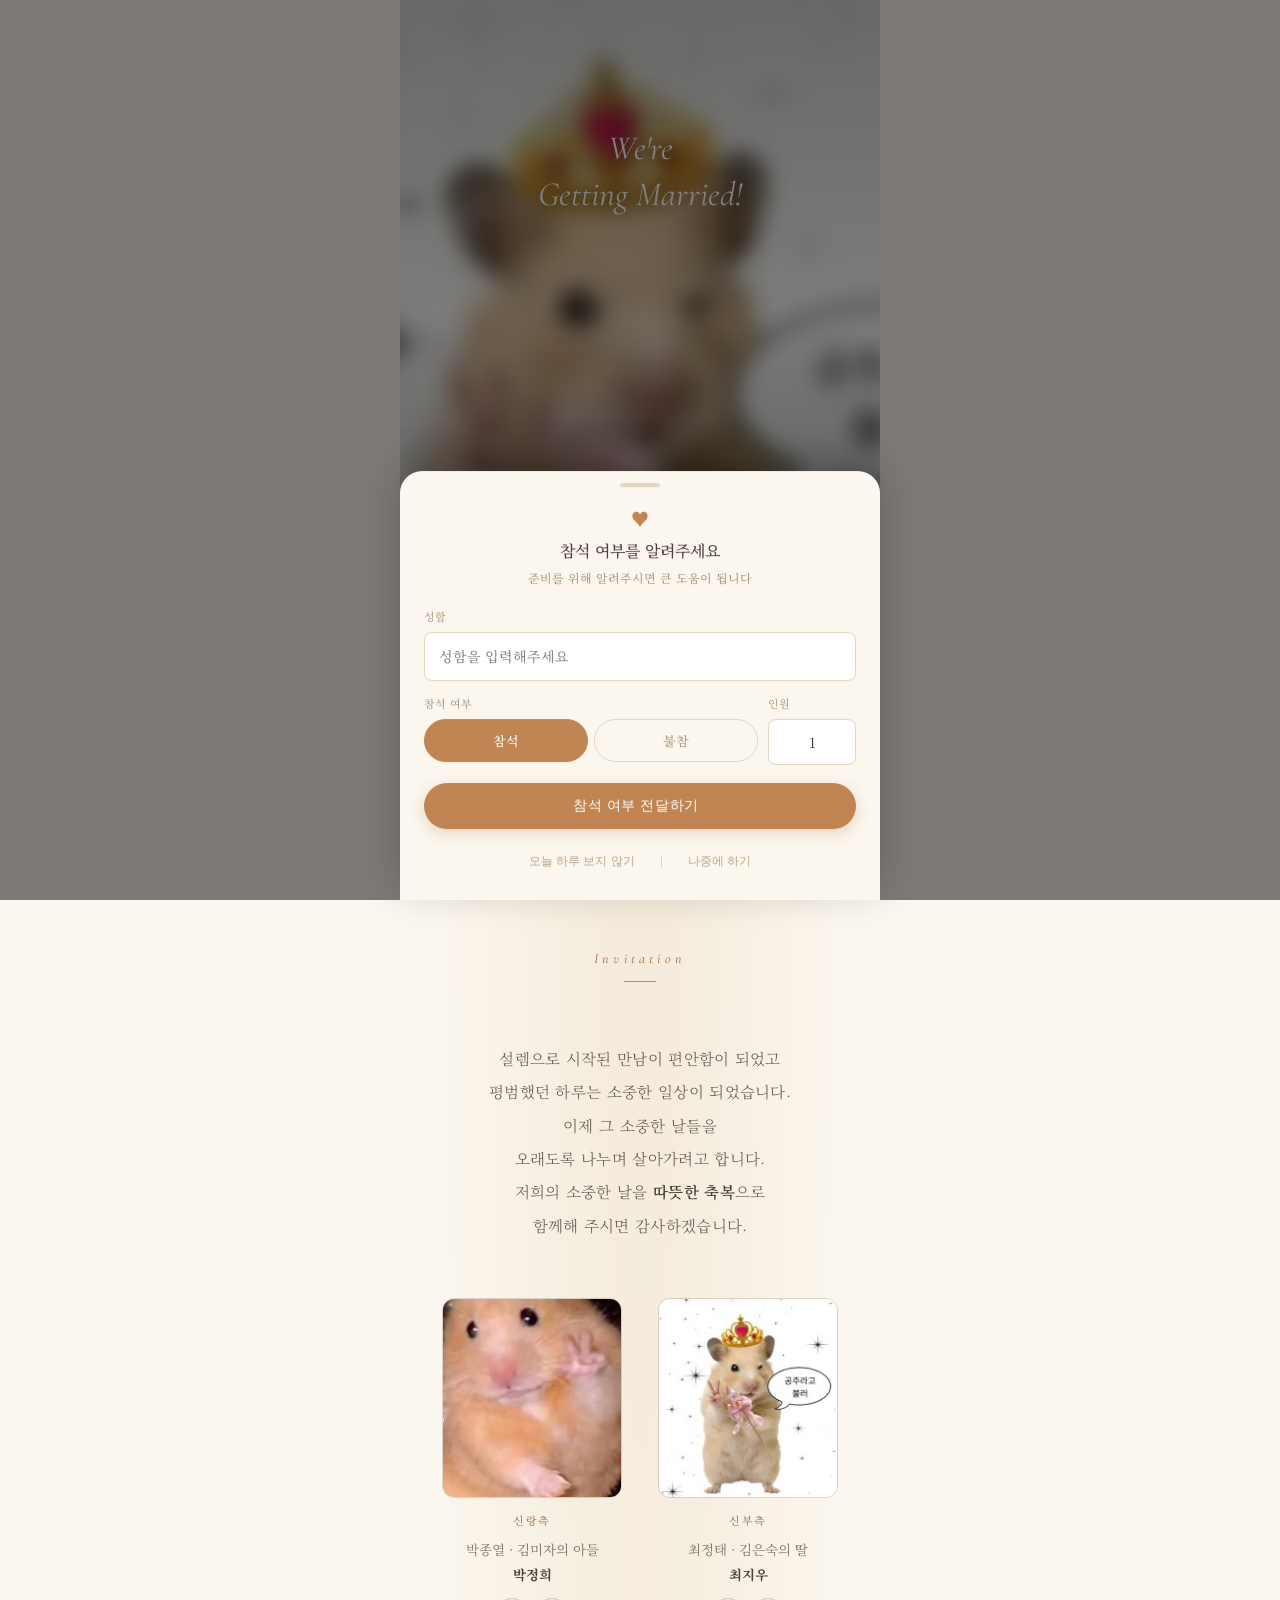
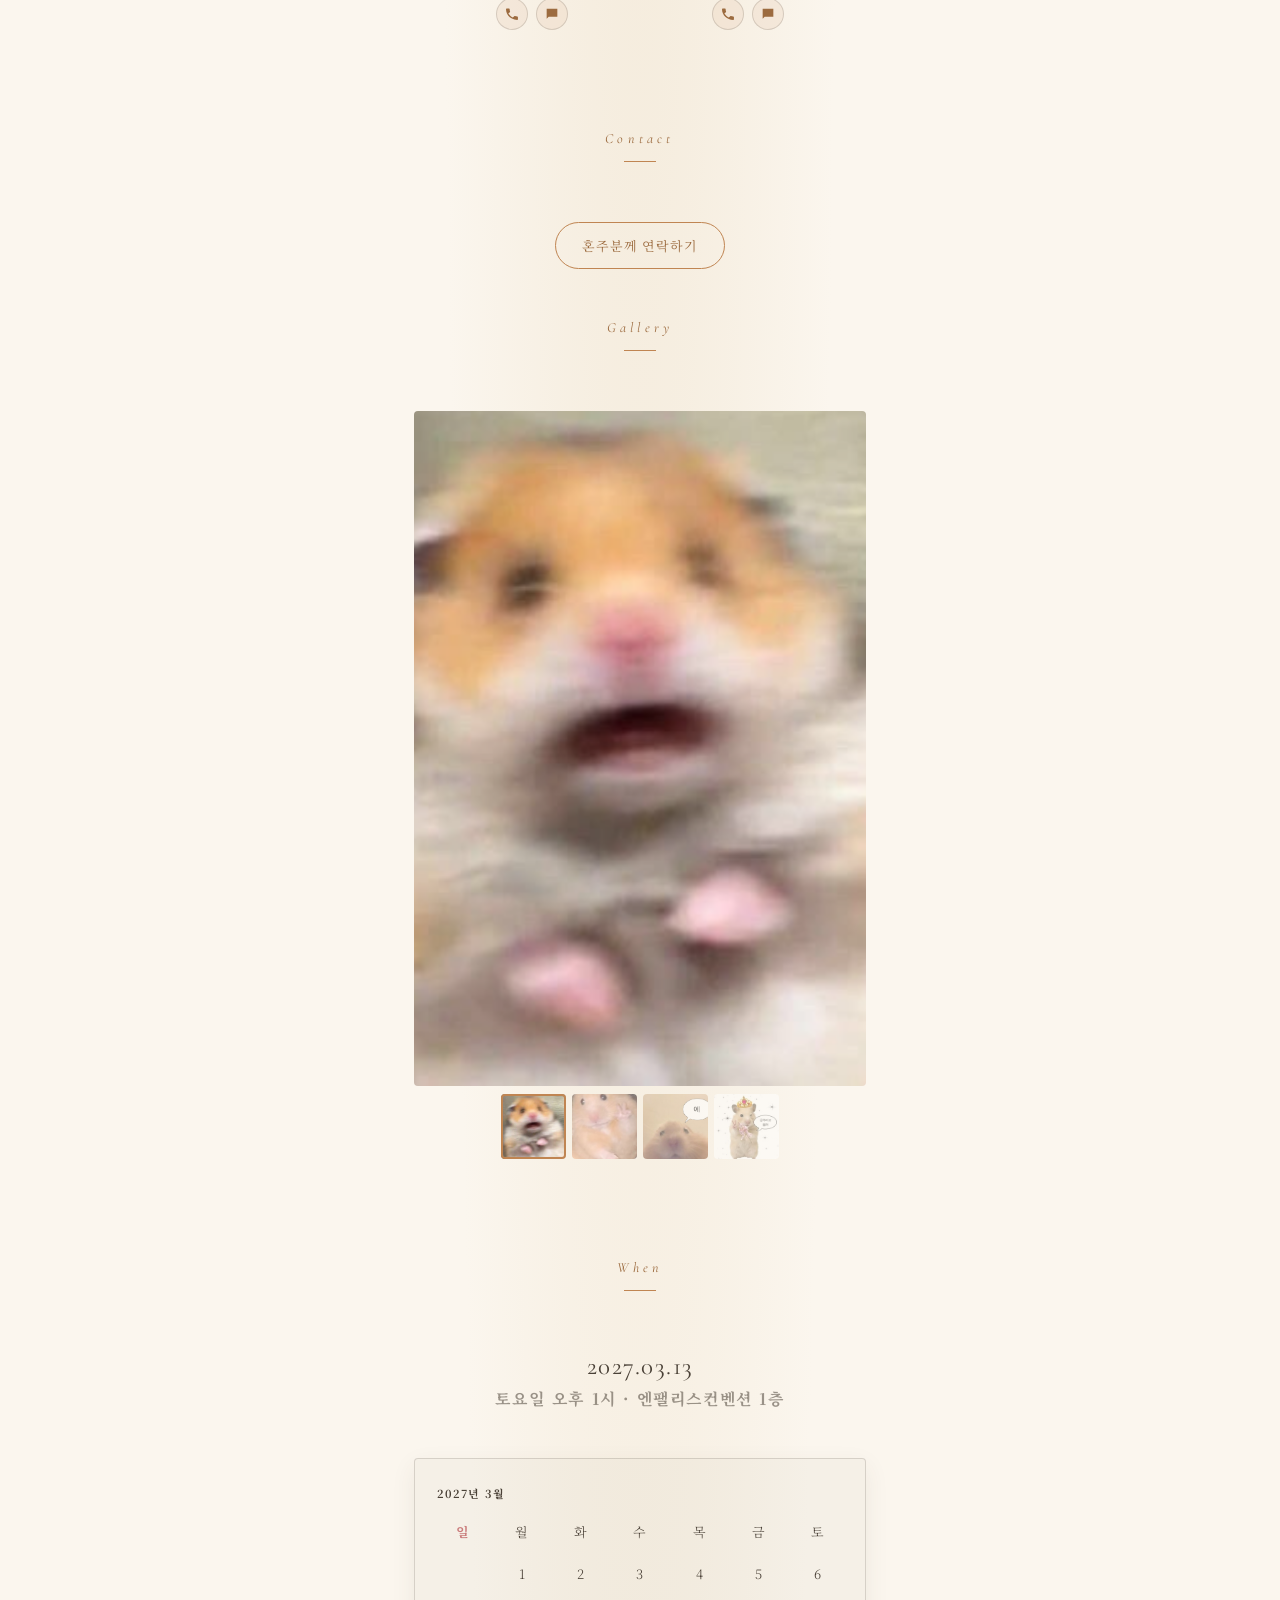
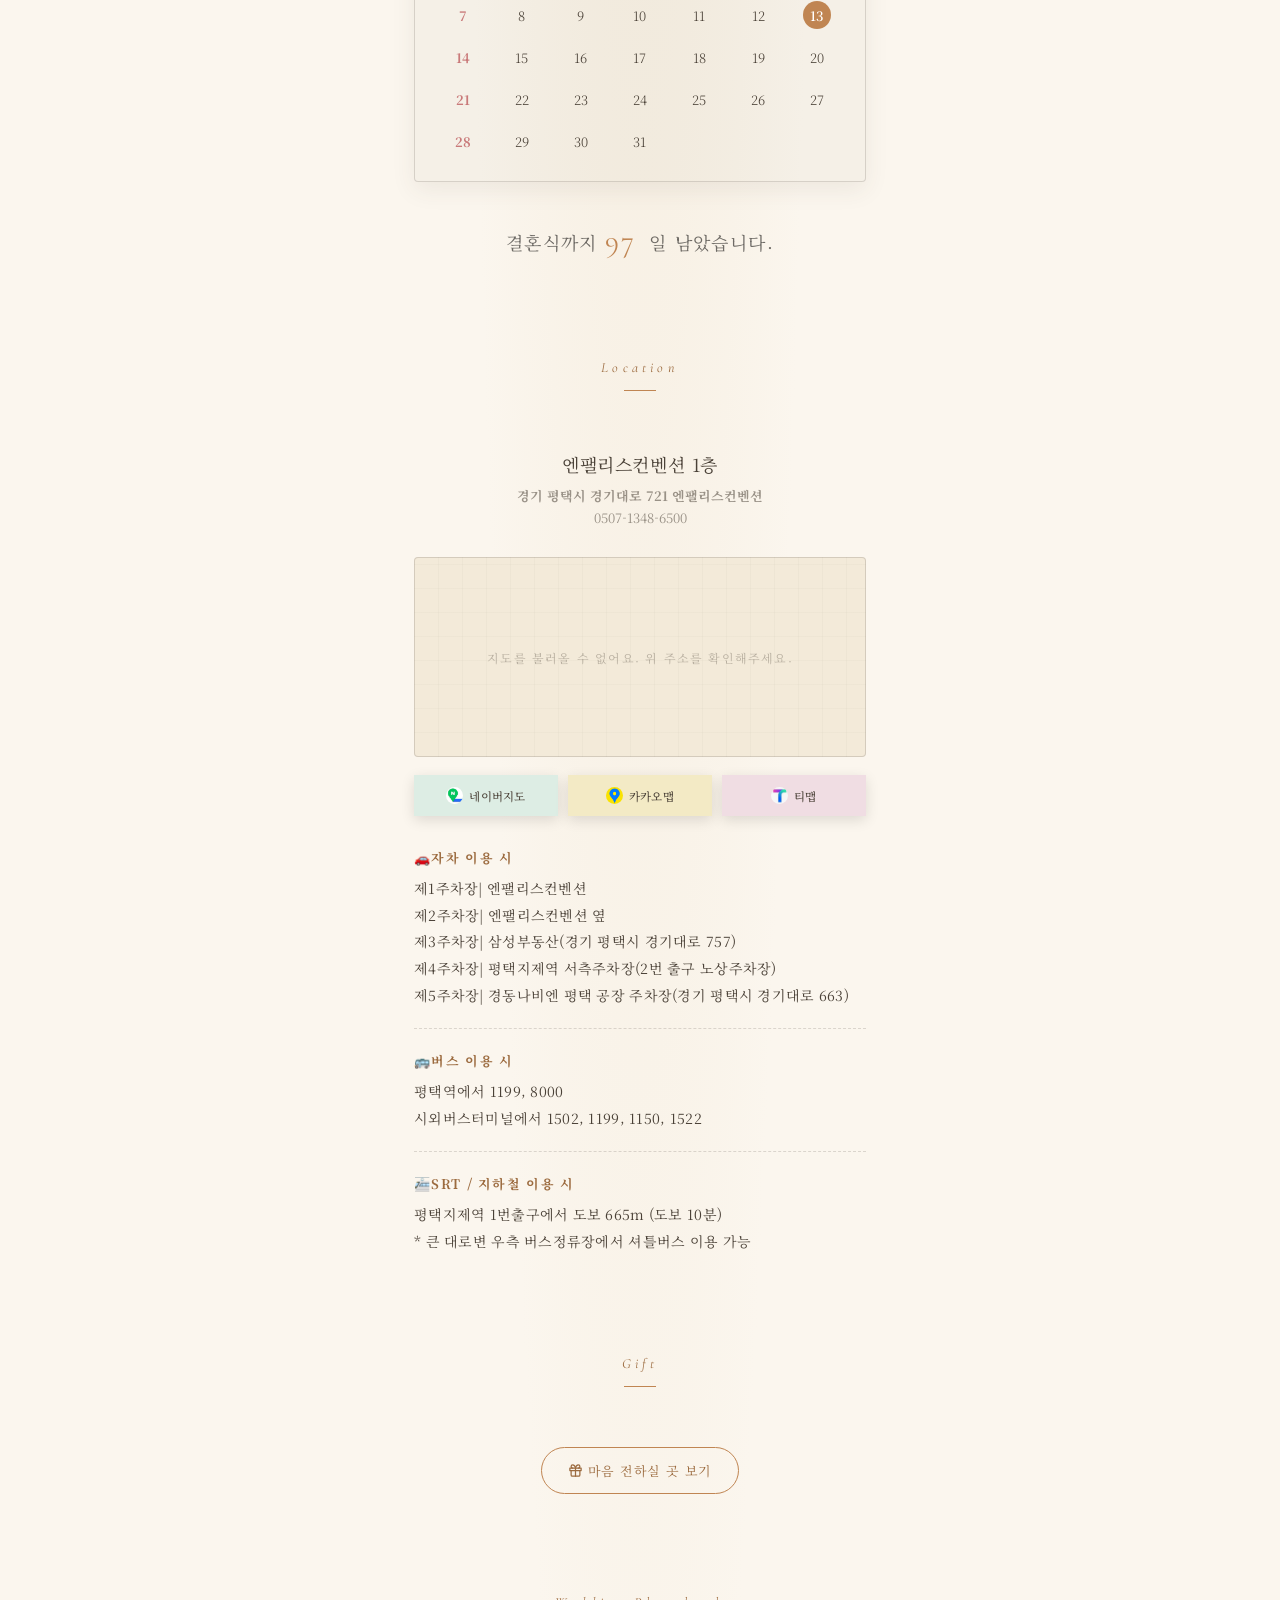
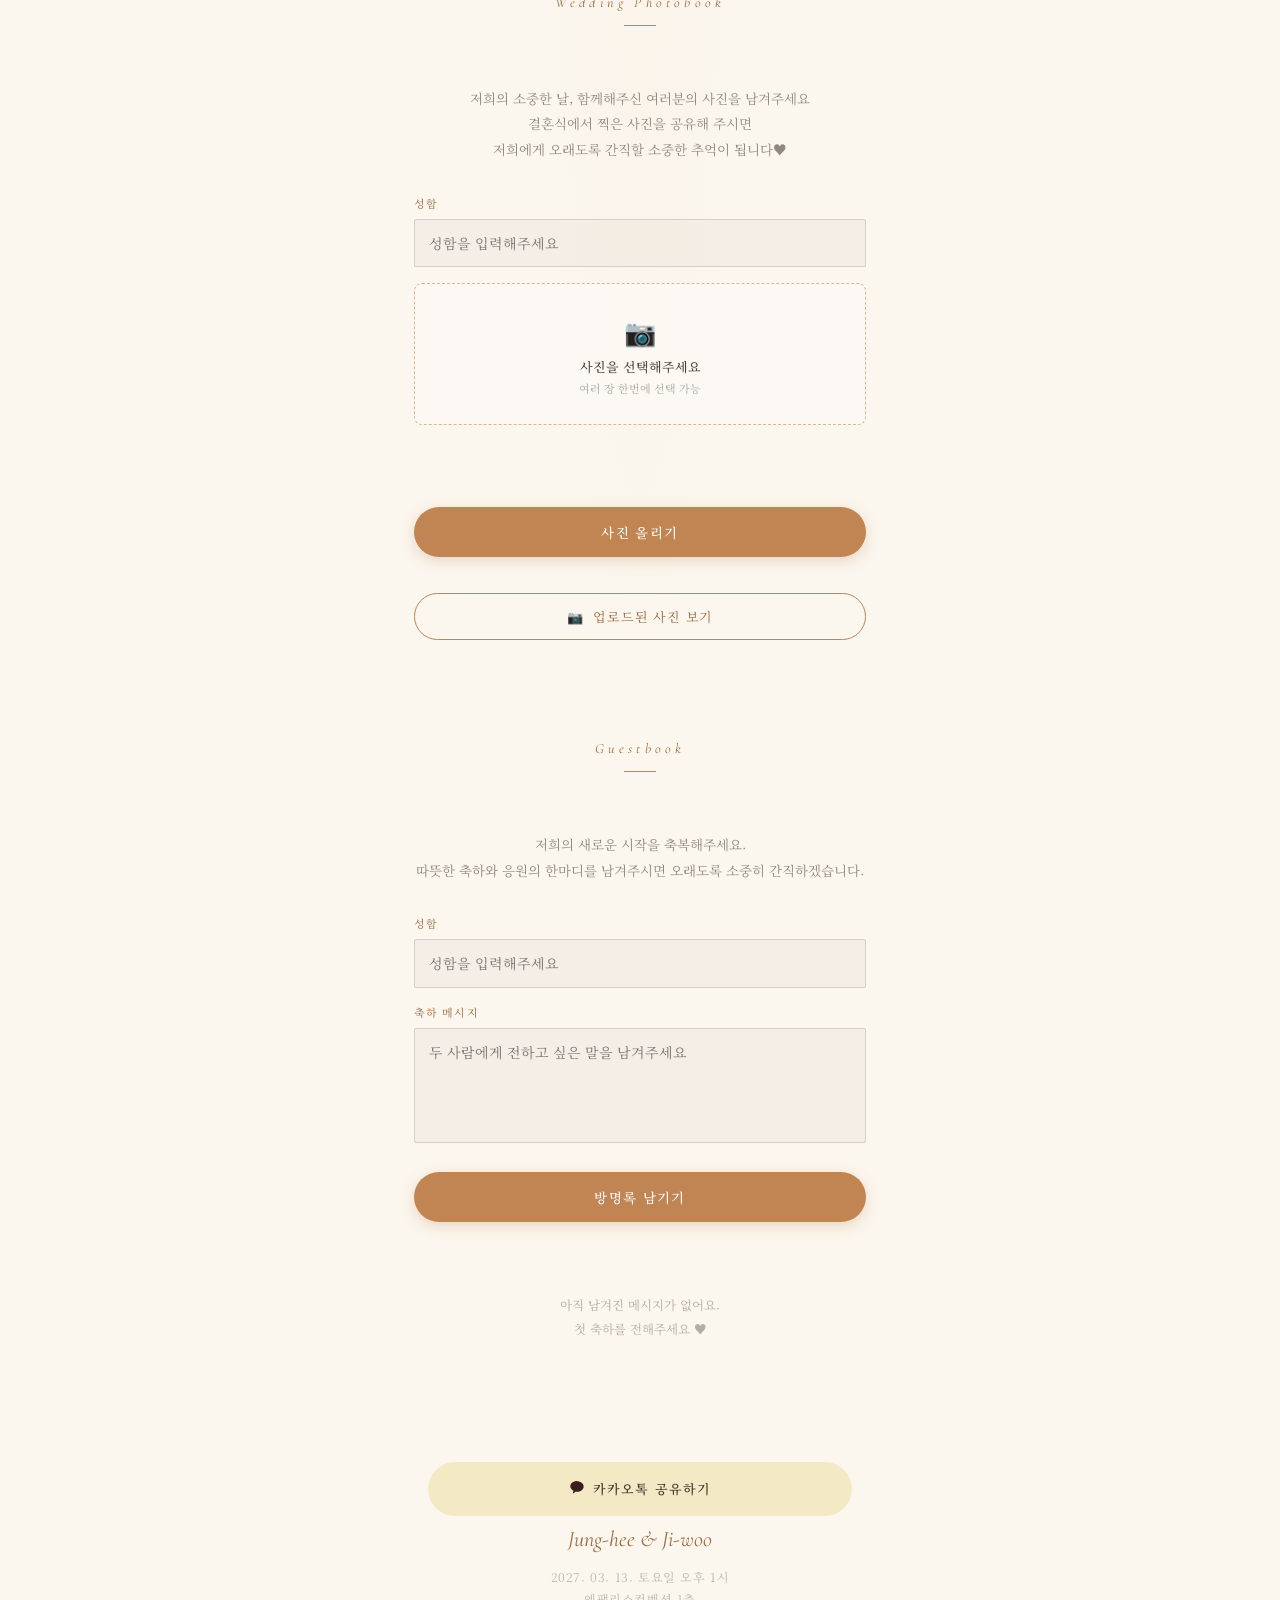
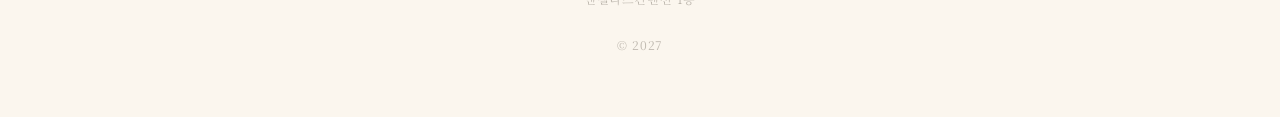
==== commit d9b038d6: "98" ====
--- a/index.html
+++ b/index.html
@@ -306,7 +306,8 @@
   <div class="kicker reveal">Wedding Photobook</div>
   <div class="divider reveal"></div>
   <p class="rsvp-desc reveal">저희의 소중한 날, 함께해주신 여러분의 사진을 남겨주세요<br>
-    결혼식에서 찍은 사진을 공유해 주시면 저희에게 오래도록 간직할<br>소중한 추억이 됩니다♥
+    결혼식에서 찍은 사진을 공유해 주시면<br>
+    저희에게 오래도록 간직할 소중한 추억이 됩니다♥
   </p>
 
   <form id="photoUploadForm" class="rsvp-form" onsubmit="uploadPhotos(event)">
--- a/style.css
+++ b/style.css
@@ -412,18 +412,21 @@
 }
 
 .gallery-main{
-  aspect-ratio:4/5;
+  display: flex;
+  align-items: center;
+  justify-content: center;
+  min-height: 240px;
   border-radius:4px;
   overflow:hidden;
-  background:linear-gradient(155deg,#f0e4cf,#e8d8ba);
+  background: #f3eadc;
   touch-action:pan-y;
 }
 .gallery-main img{
-  width:100%;
-  height:100%;
-  object-fit:cover;
-  display:block;
-  transition:opacity 0.15s ease;
+  width: 100%;
+  height: 100%;
+  object-fit: cover;
+  display: block;
+  transition: opacity 0.15s ease;
 }
 .gallery-thumbs{
   position:relative;
@@ -437,9 +440,9 @@
 }
 .gallery-thumbs::-webkit-scrollbar{ display:none; }
 .gallery-thumbs img{
-  flex:0 0 52px;
-  width: 52px;
-  height: 52px;
+  flex:0 0 65px;
+  width: 65px;
+  height: 65px;
   object-fit:cover;
   display:block;
   border-radius:4px;
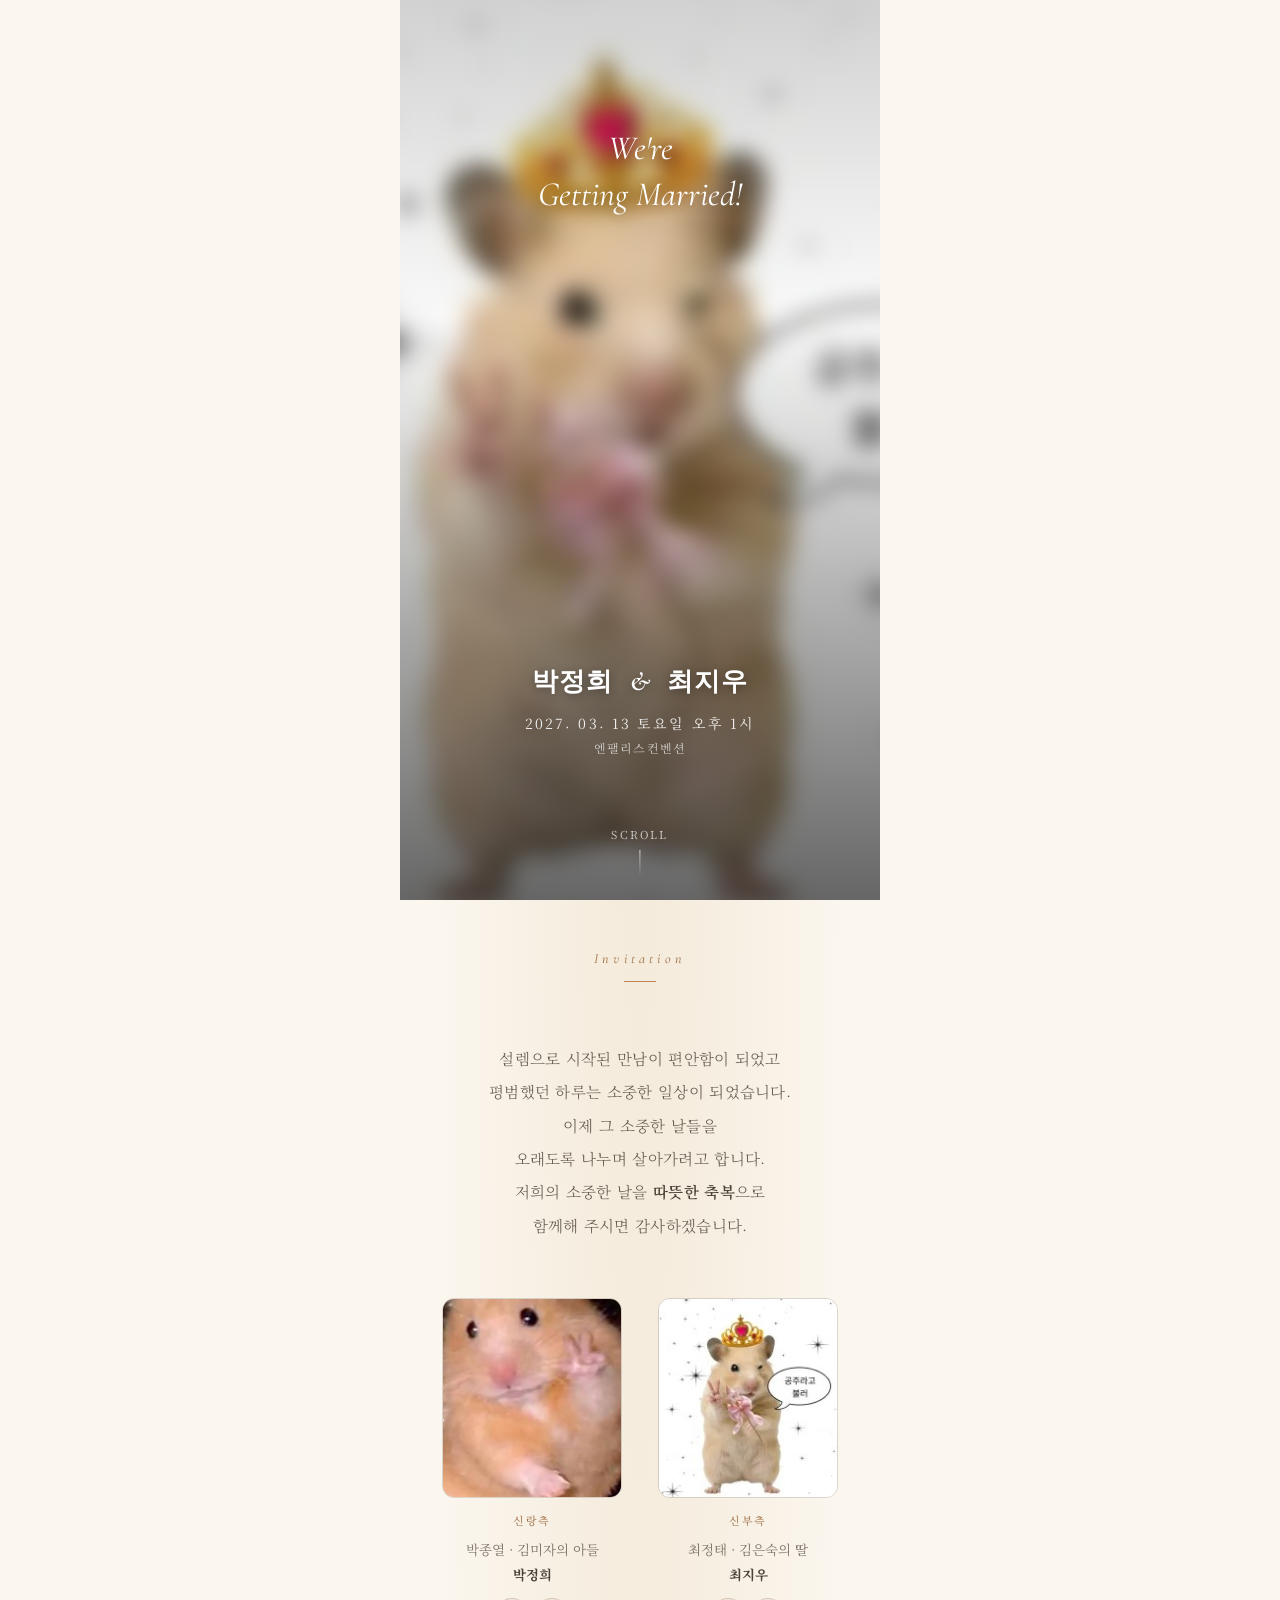
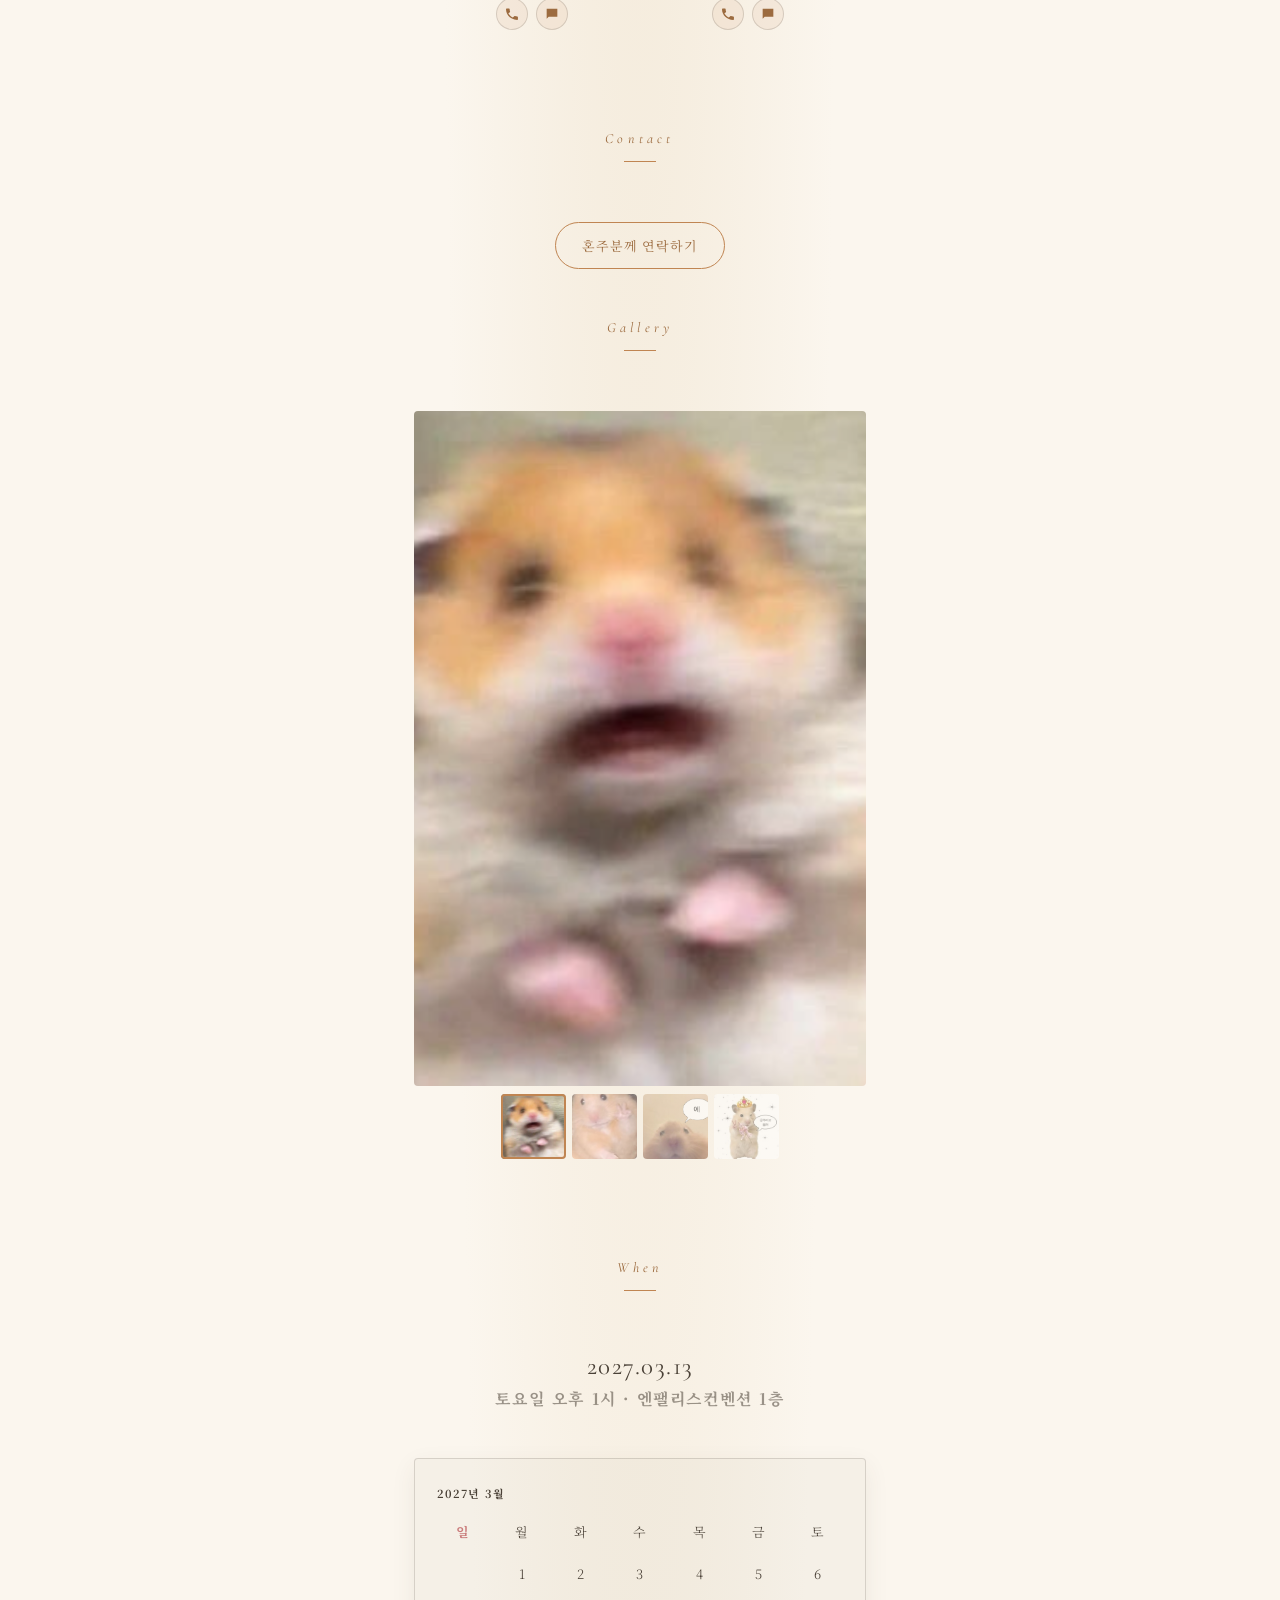
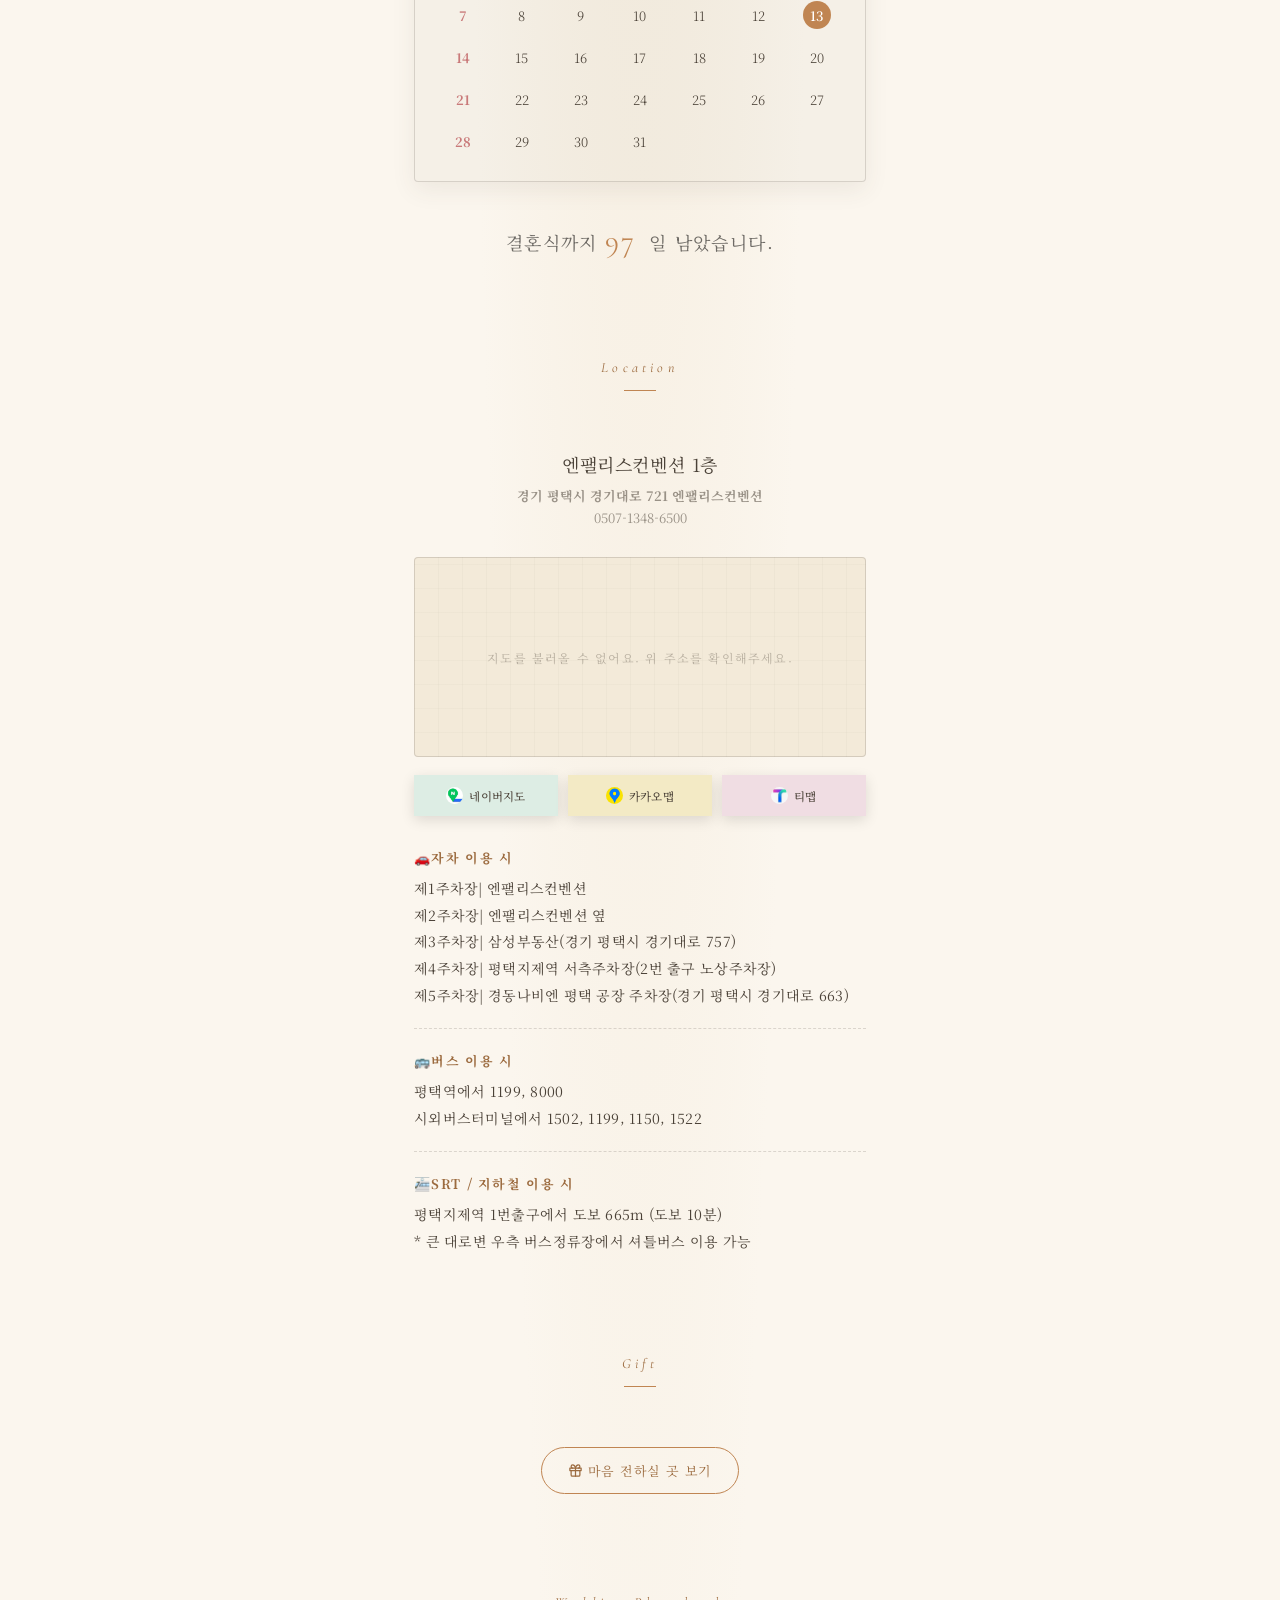
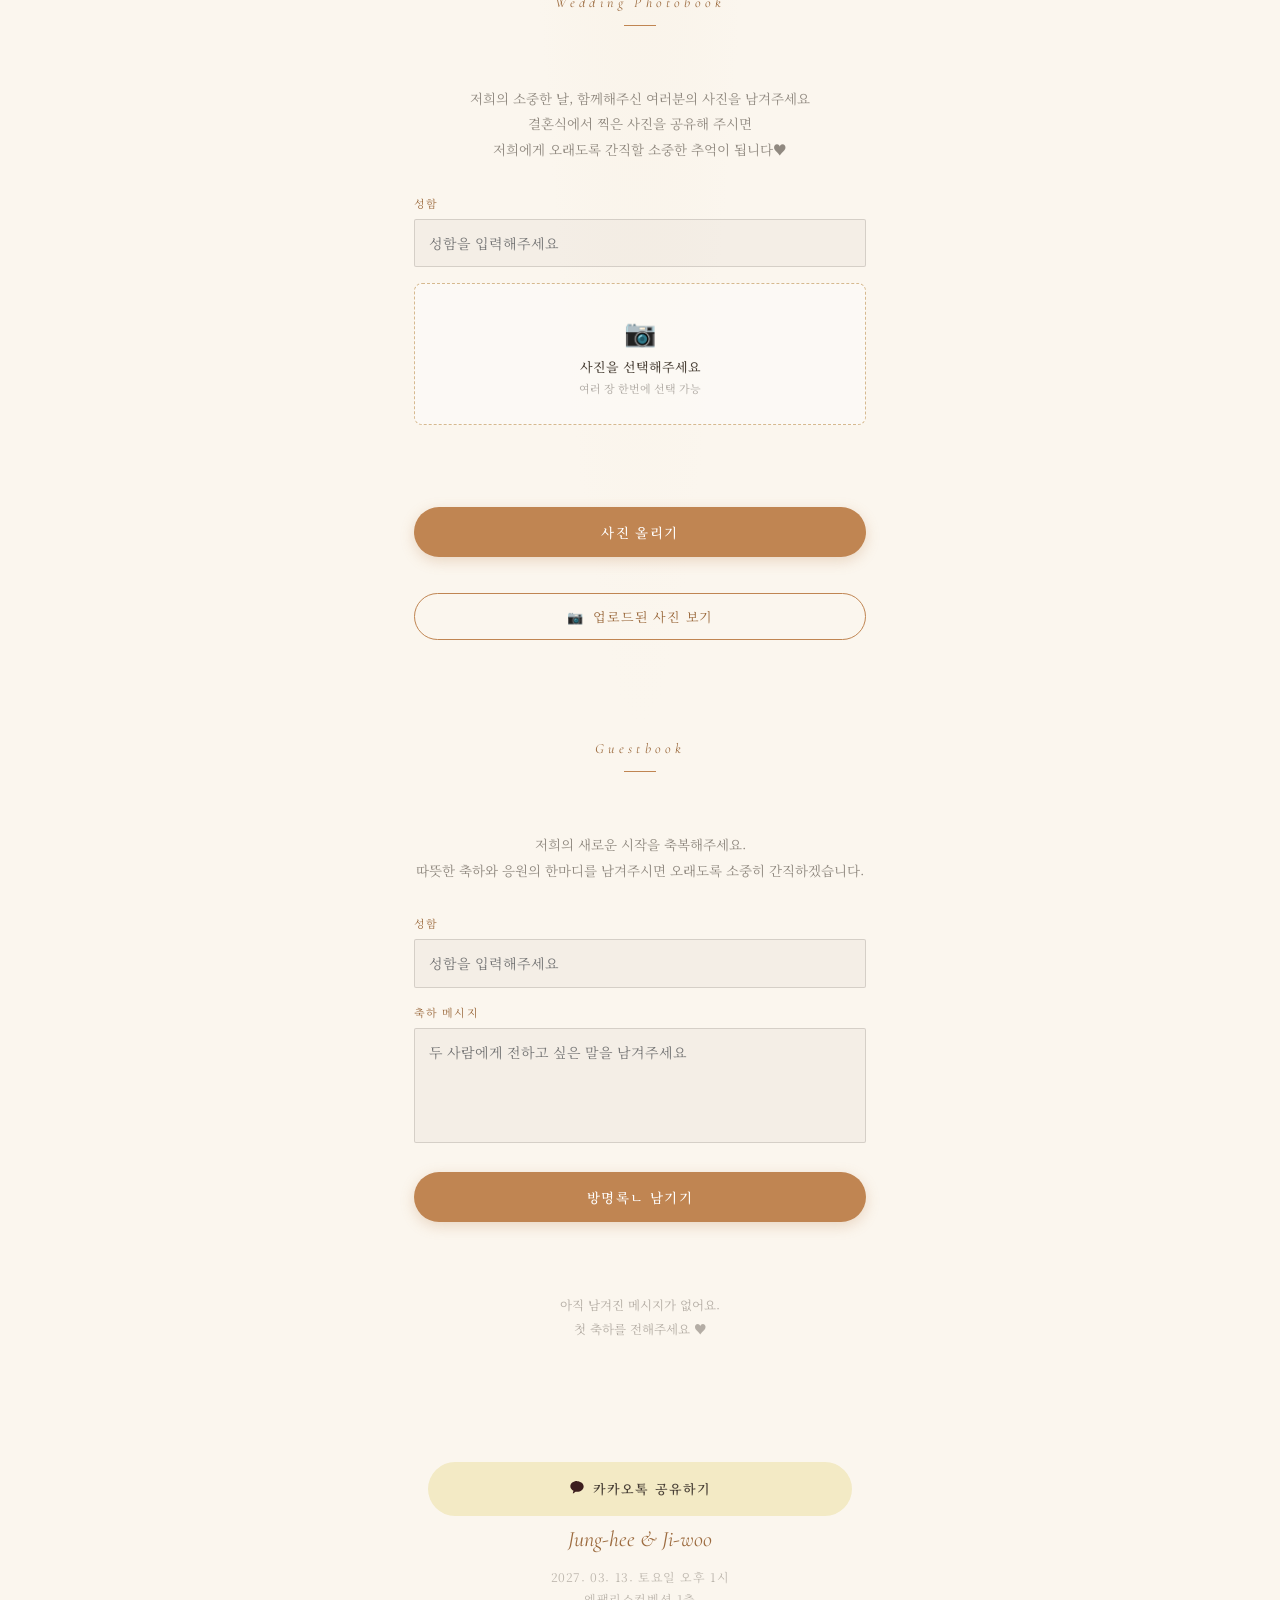
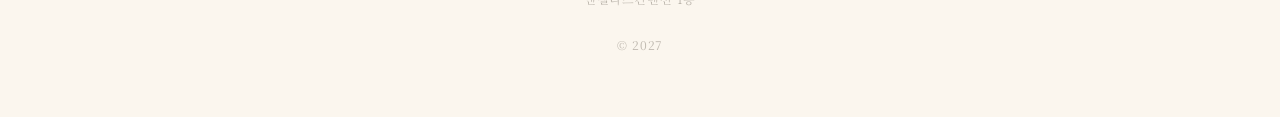
==== commit 75712e4f: "99" ====
--- a/index.html
+++ b/index.html
@@ -351,7 +351,7 @@
         <label>축하 메시지</label>
         <textarea id="gbMessage" required placeholder="두 사람에게 전하고 싶은 말을 남겨주세요" rows="4"></textarea>
       </div>
-      <button type="submit" class="rsvp-submit">방명록 남기기</button>
+      <button type="submit" class="rsvp-submit">방명록ㄴ 남기기</button>
     </form>
     <div class="gb-list reveal" id="gbList"></div>
     <button class="gift-btn" id="gbMoreBtn" style="display: none; margin: 20px auto 0;" onclick="showMoreGuestbook()">더보기</button>
--- a/style.css
+++ b/style.css
@@ -22,15 +22,17 @@
   overflow-x:hidden;
 }
 #opening-screen {
-   position: fixed;
+  position: fixed;
   top: 0;
   left: 0;
+  height: 100%;
+  height: 100dvh;
   width: 100%;
   height: 100vh;
   background-color: rgba(17, 17, 17, 0.85);
   backdrop-filter: blur(5px);
   -webkit-backdrop-filter: blur(5px);
-
+  animation: openingFailsafe 0s linear 8s forwards;
   display: flex;
   justify-content: center;
   align-items: center;
@@ -38,7 +40,13 @@
   z-index: 99999;
   transition: opacity 1s ease-in-out, visibility 1s;
 }
-
+@keyframes openingFailsafe {
+  to {
+    opacity: 0;
+    visibility: hidden;
+    pointer-events: none;
+  }
+}
 #typing-opening {
   color: #ffffff;
   font-size: 22px;
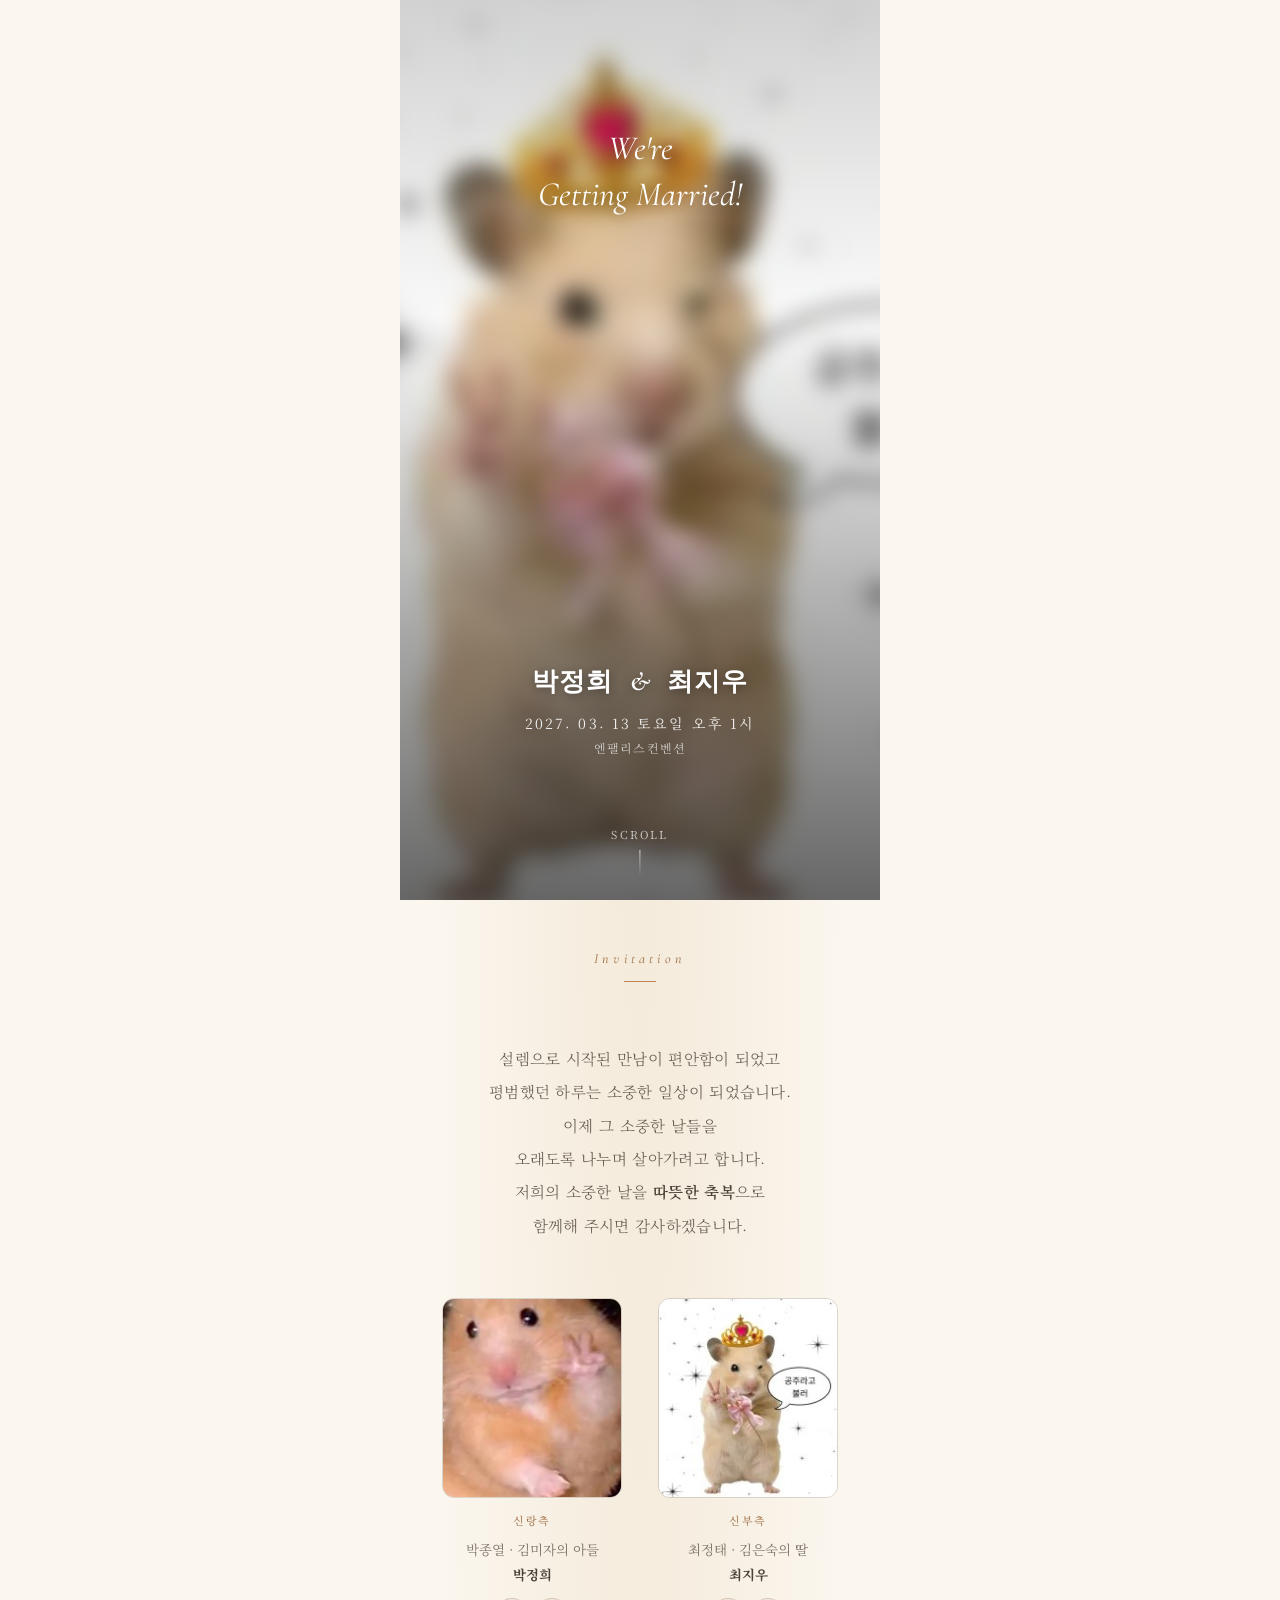
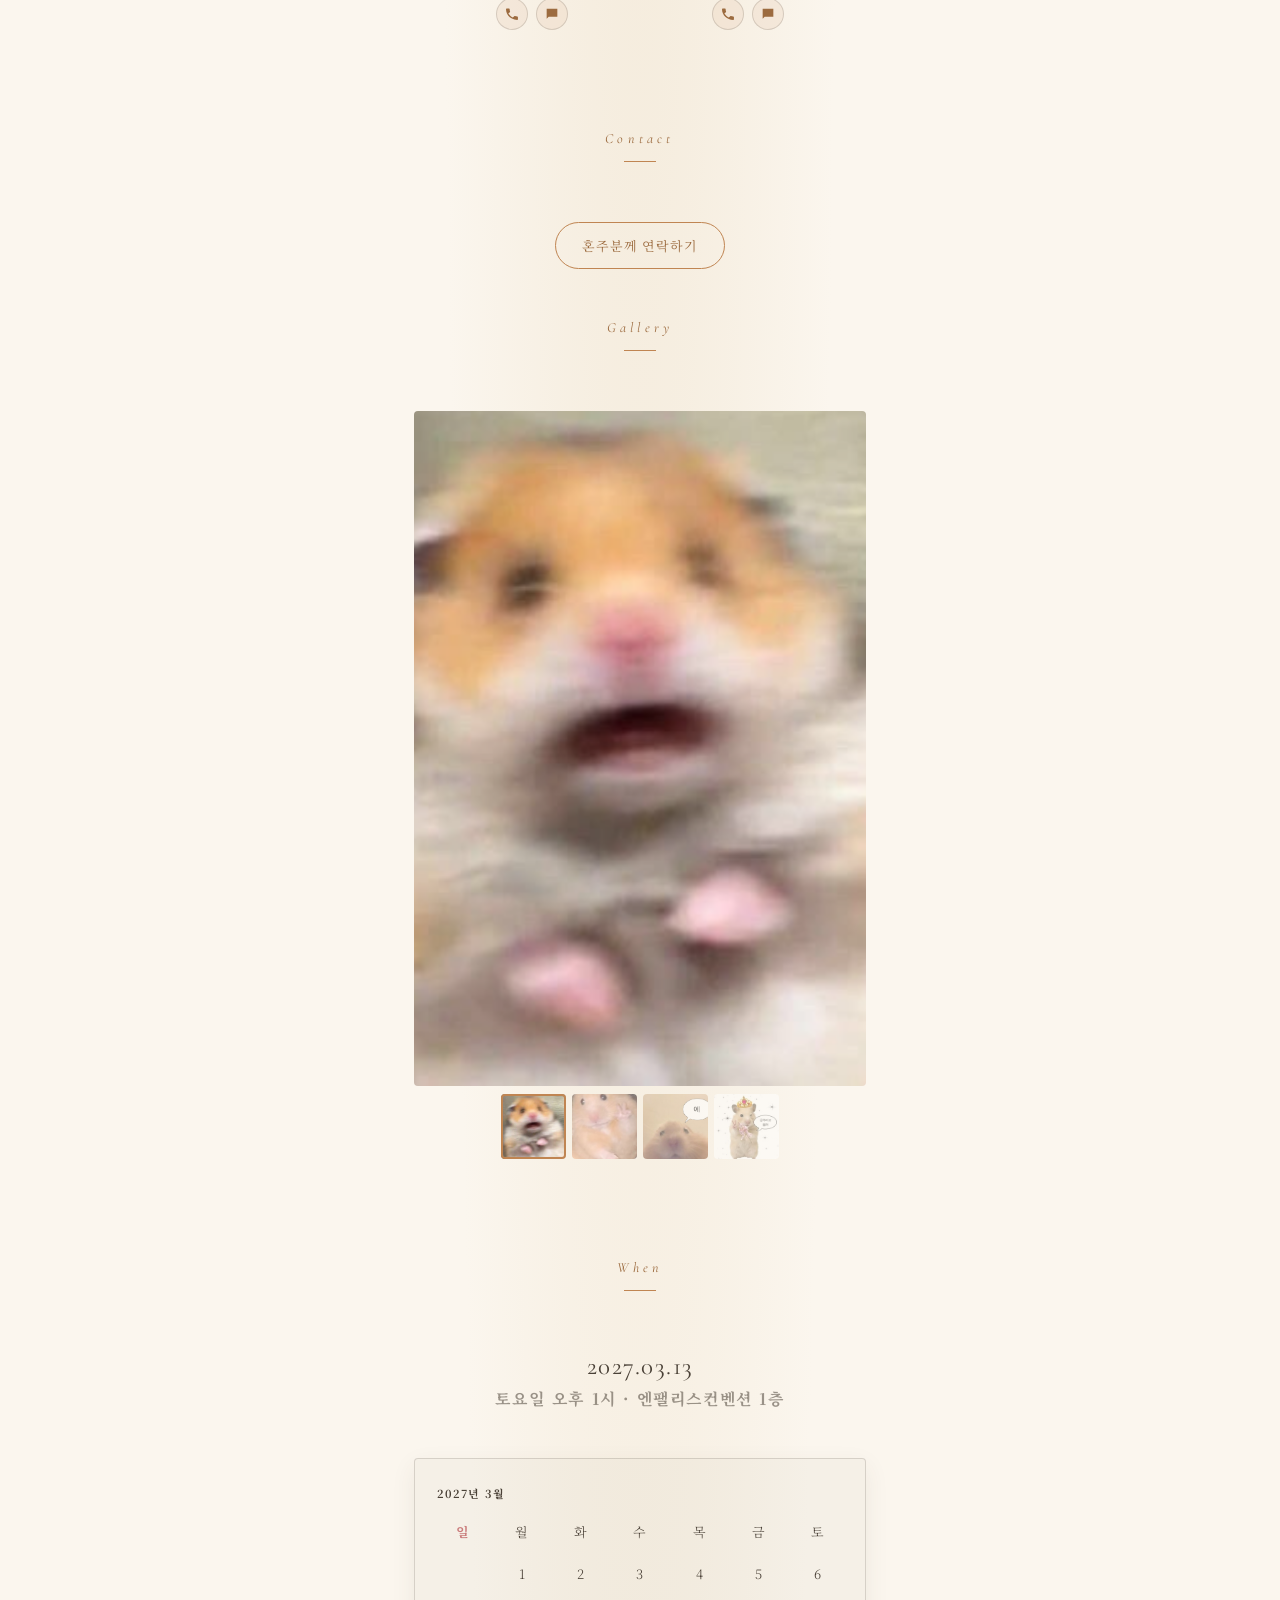
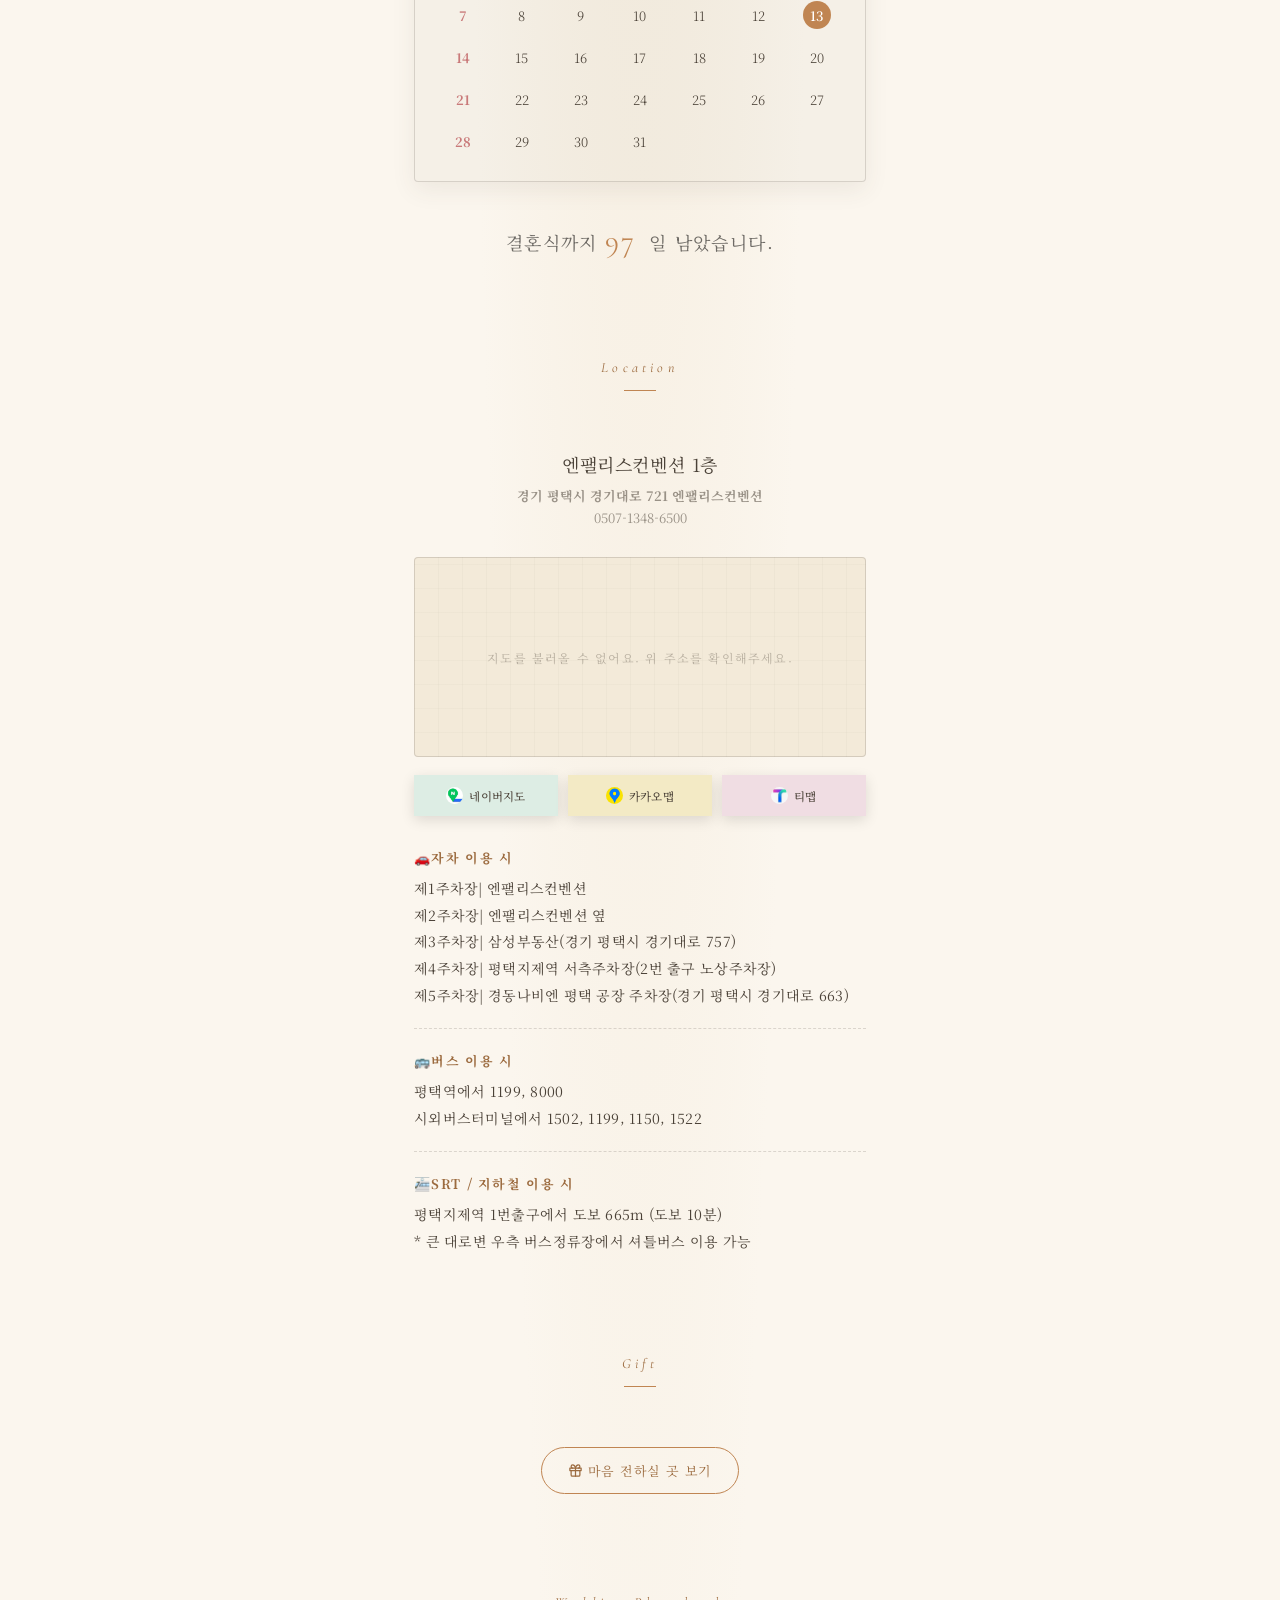
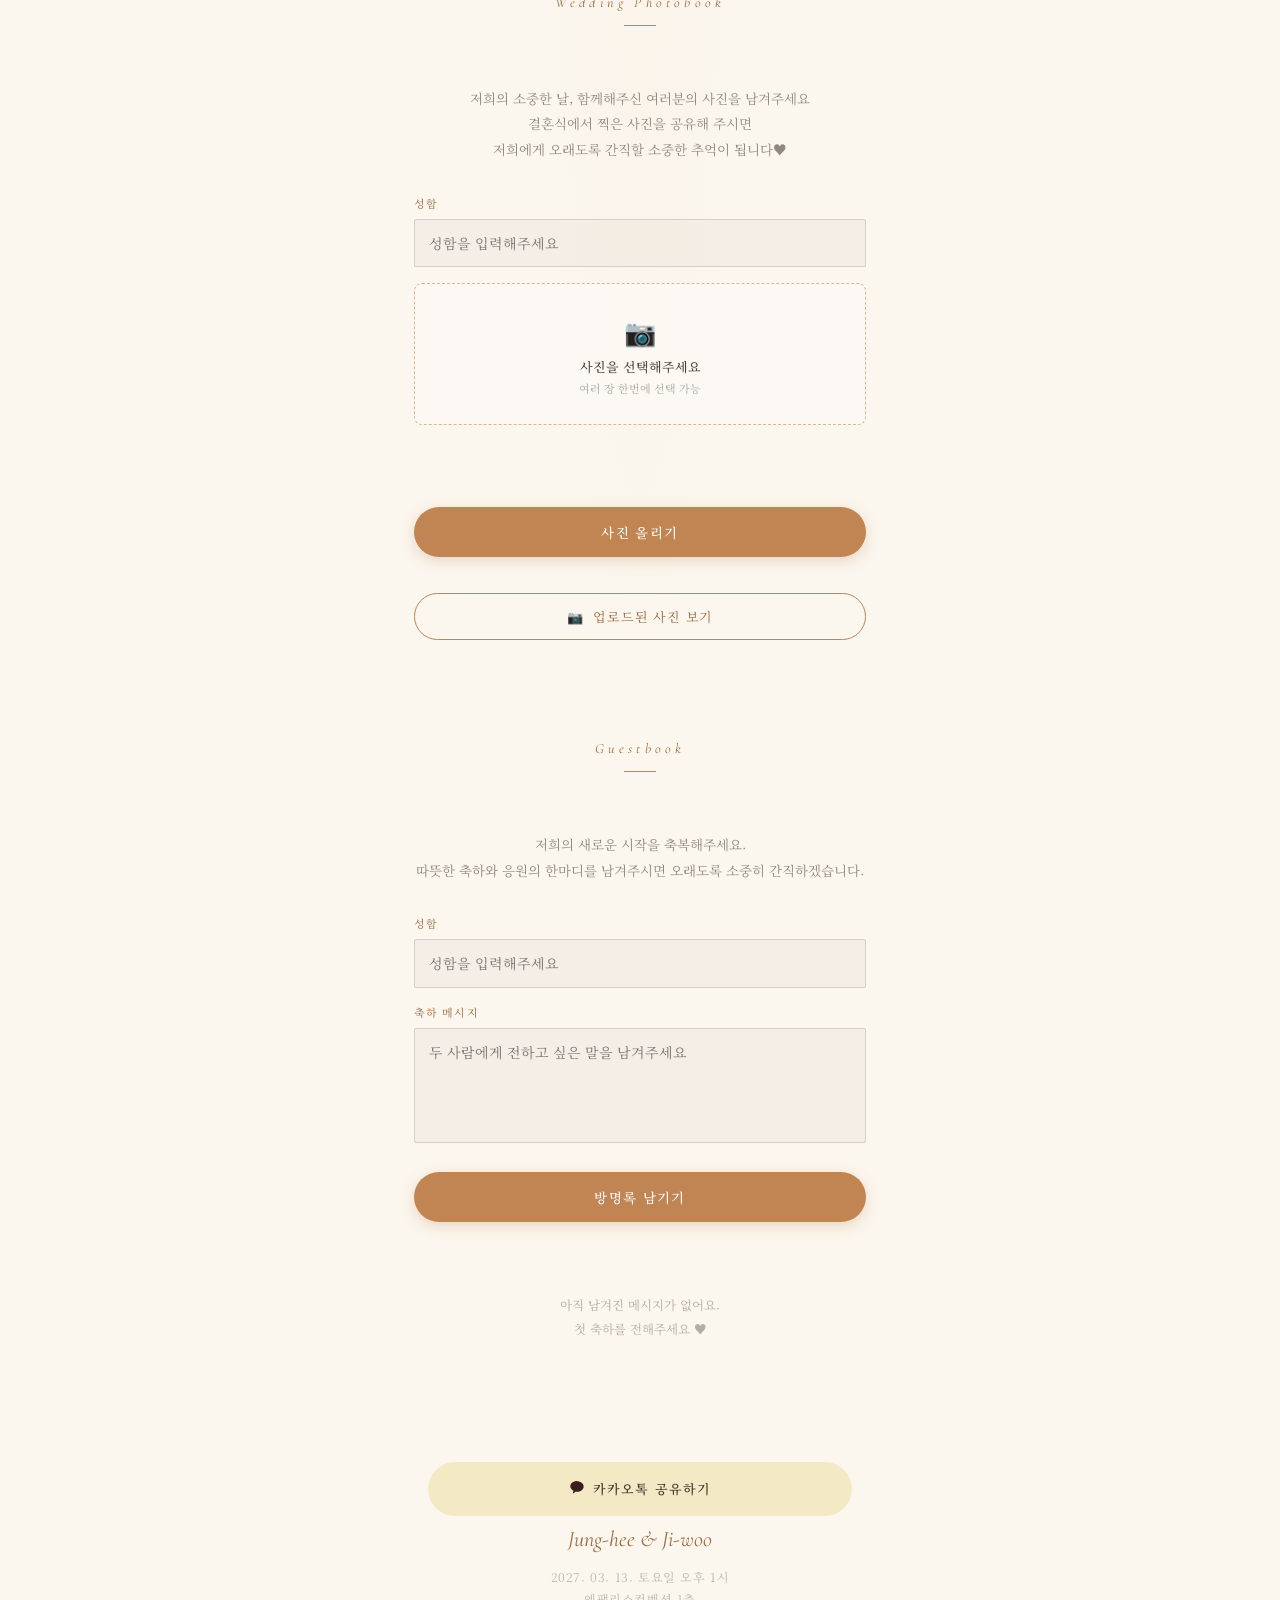
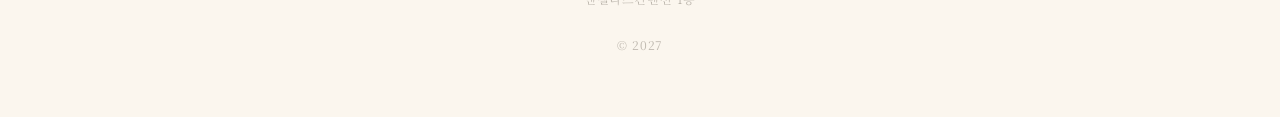
==== commit c4752474: "99" ====
--- a/index.html
+++ b/index.html
@@ -351,7 +351,7 @@
         <label>축하 메시지</label>
         <textarea id="gbMessage" required placeholder="두 사람에게 전하고 싶은 말을 남겨주세요" rows="4"></textarea>
       </div>
-      <button type="submit" class="rsvp-submit">방명록ㄴ 남기기</button>
+      <button type="submit" class="rsvp-submit">방명록 남기기</button>
     </form>
     <div class="gb-list reveal" id="gbList"></div>
     <button class="gift-btn" id="gbMoreBtn" style="display: none; margin: 20px auto 0;" onclick="showMoreGuestbook()">더보기</button>
